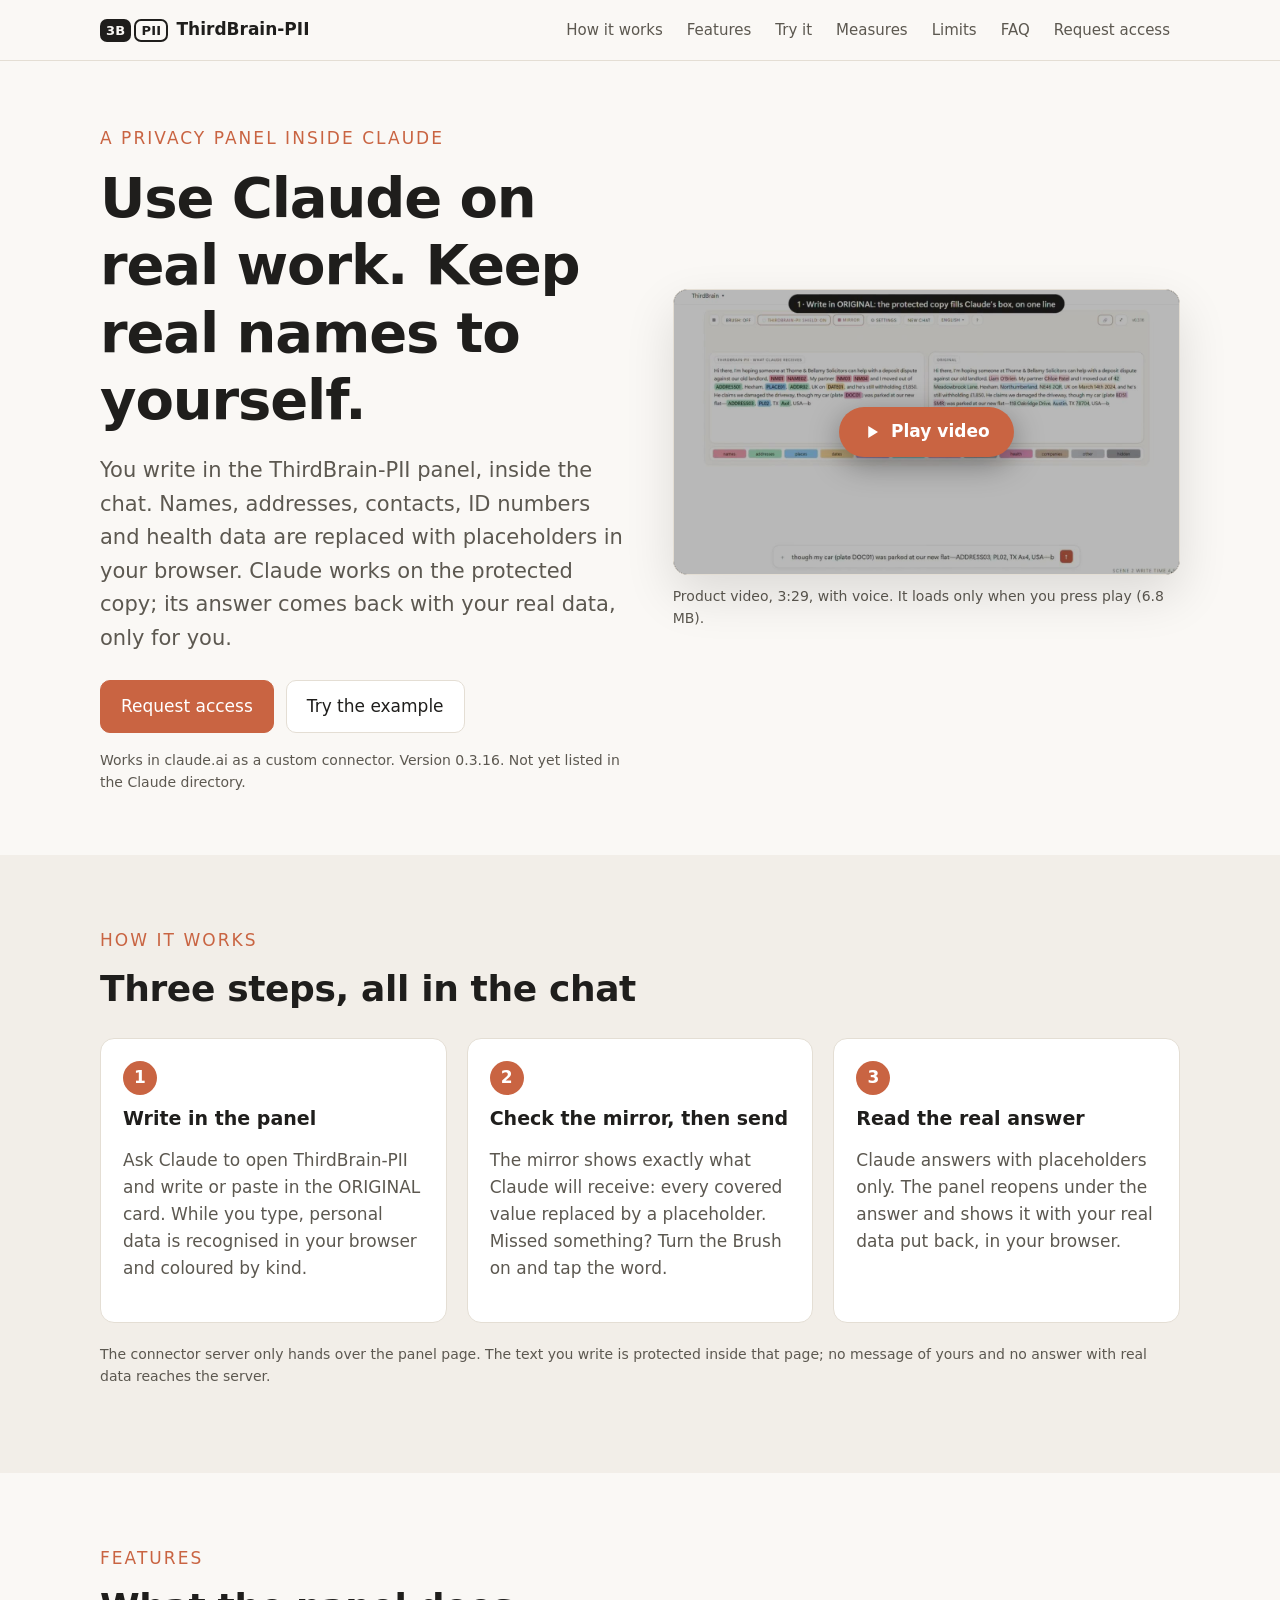
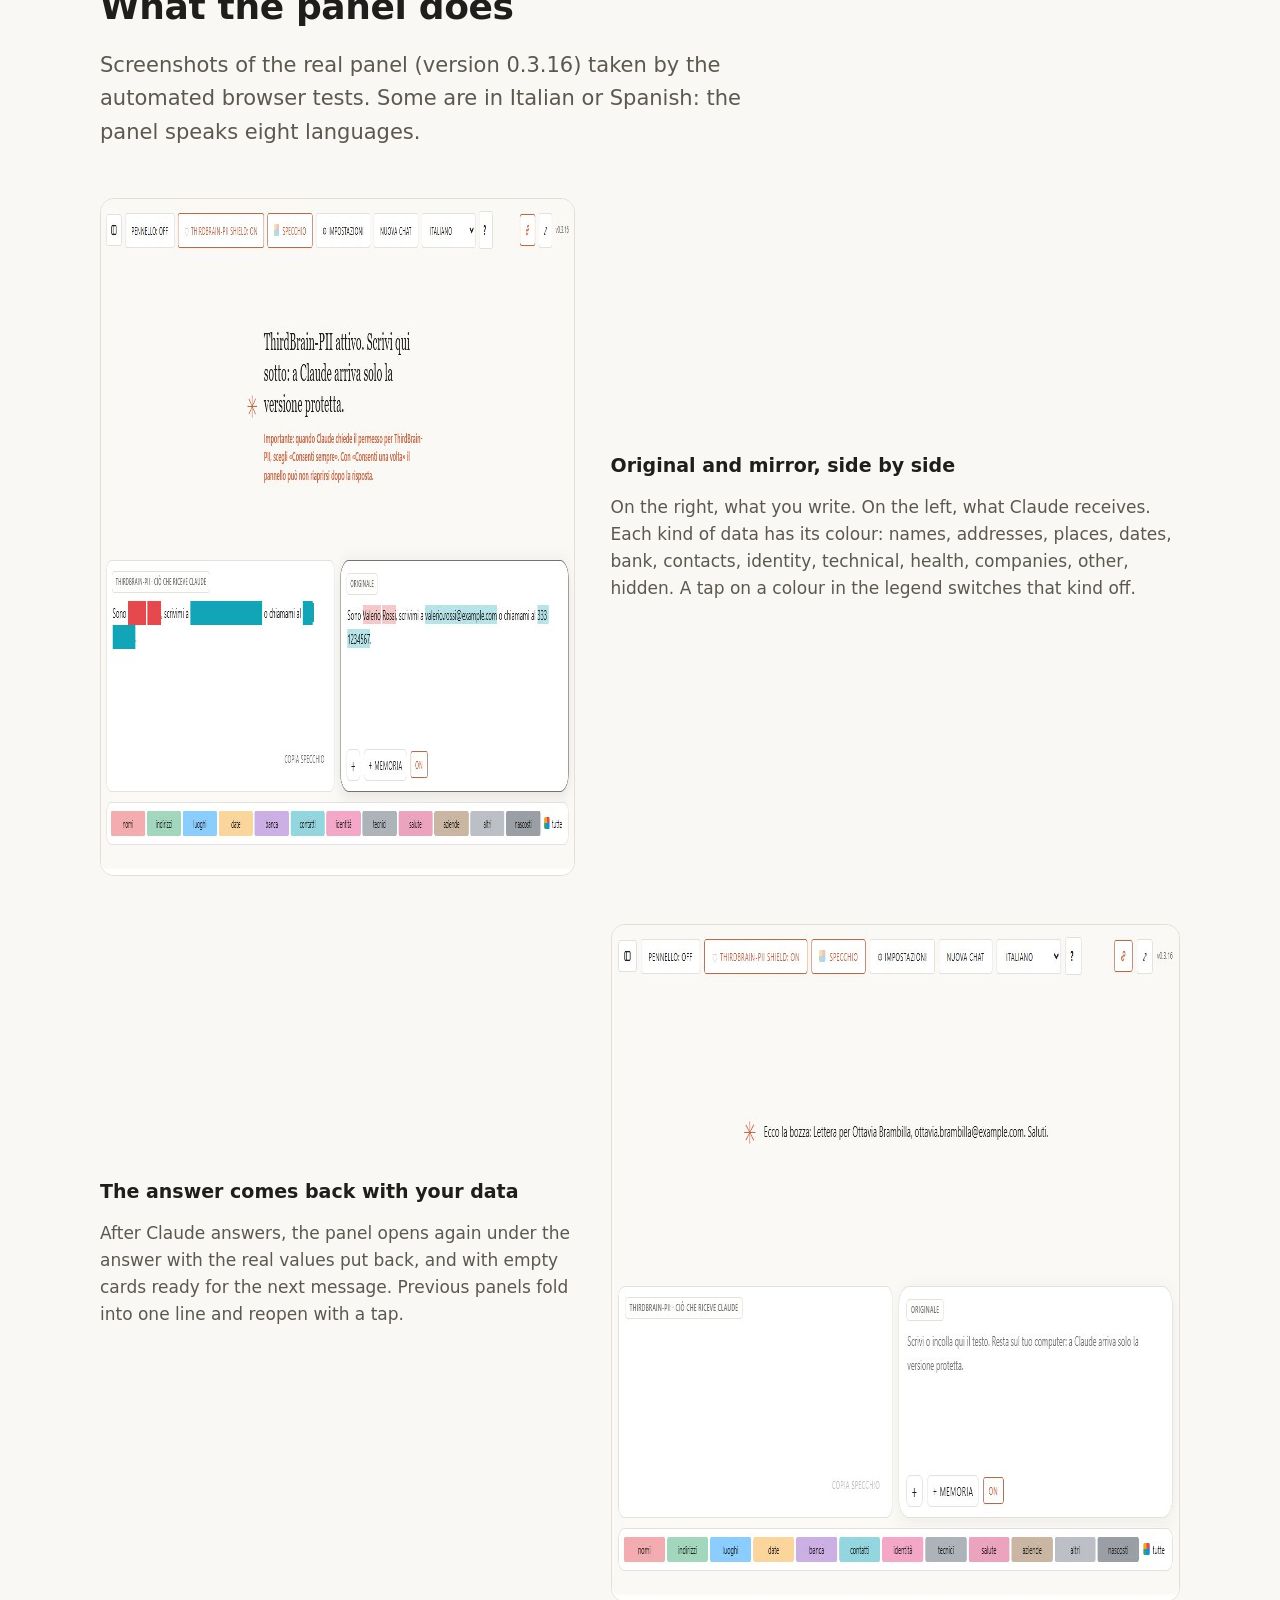
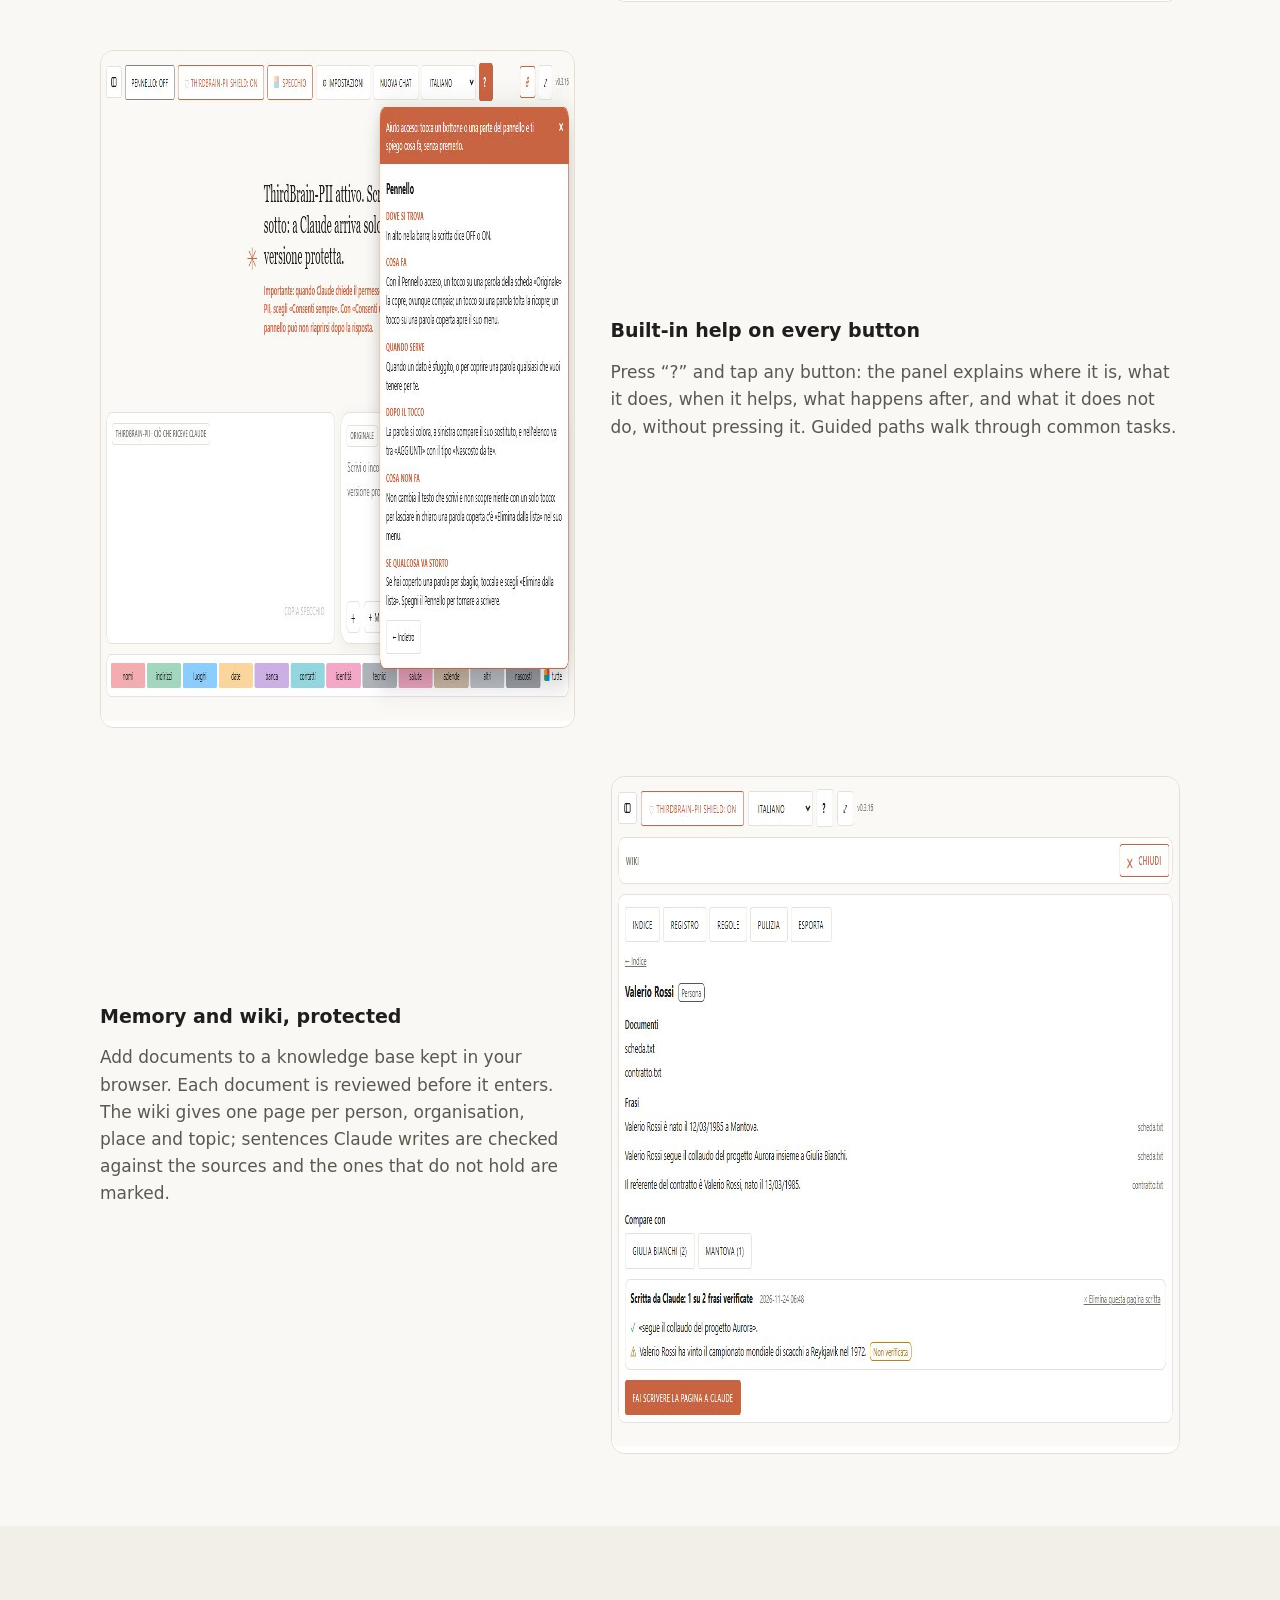
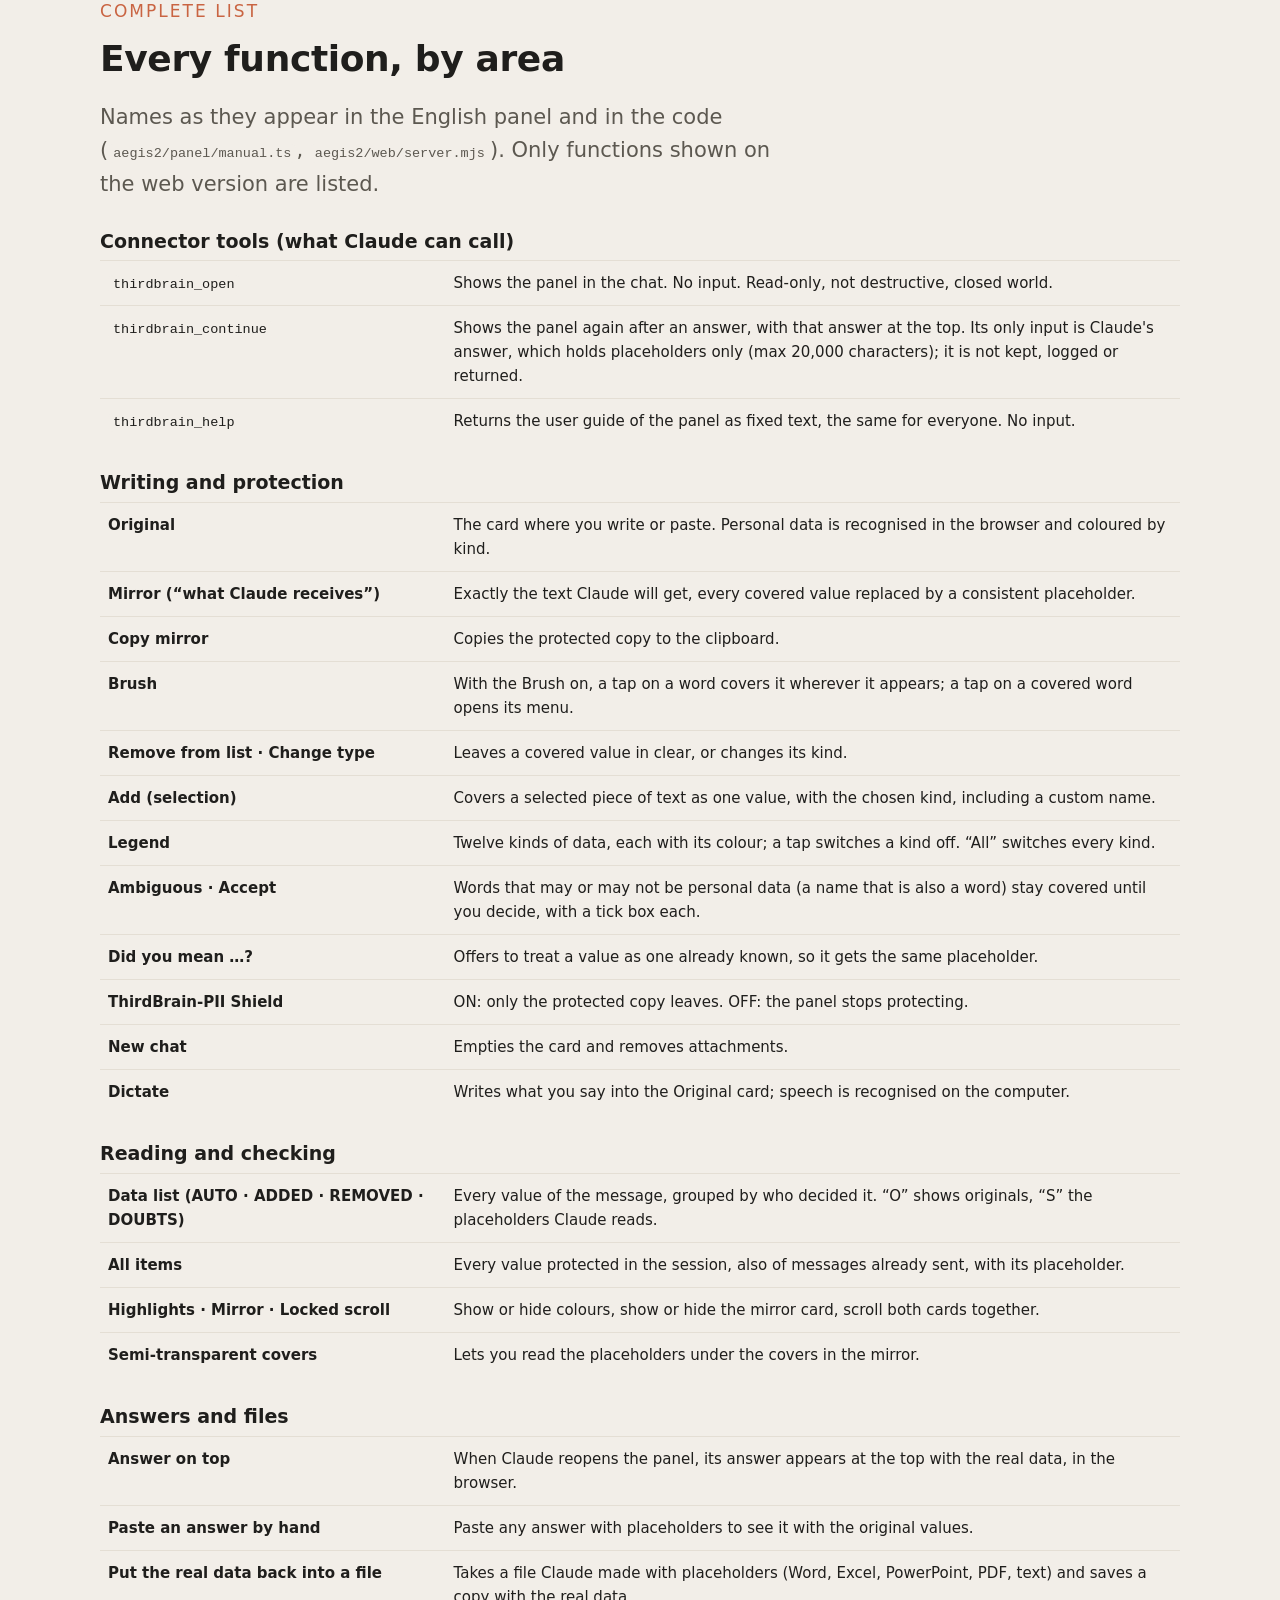
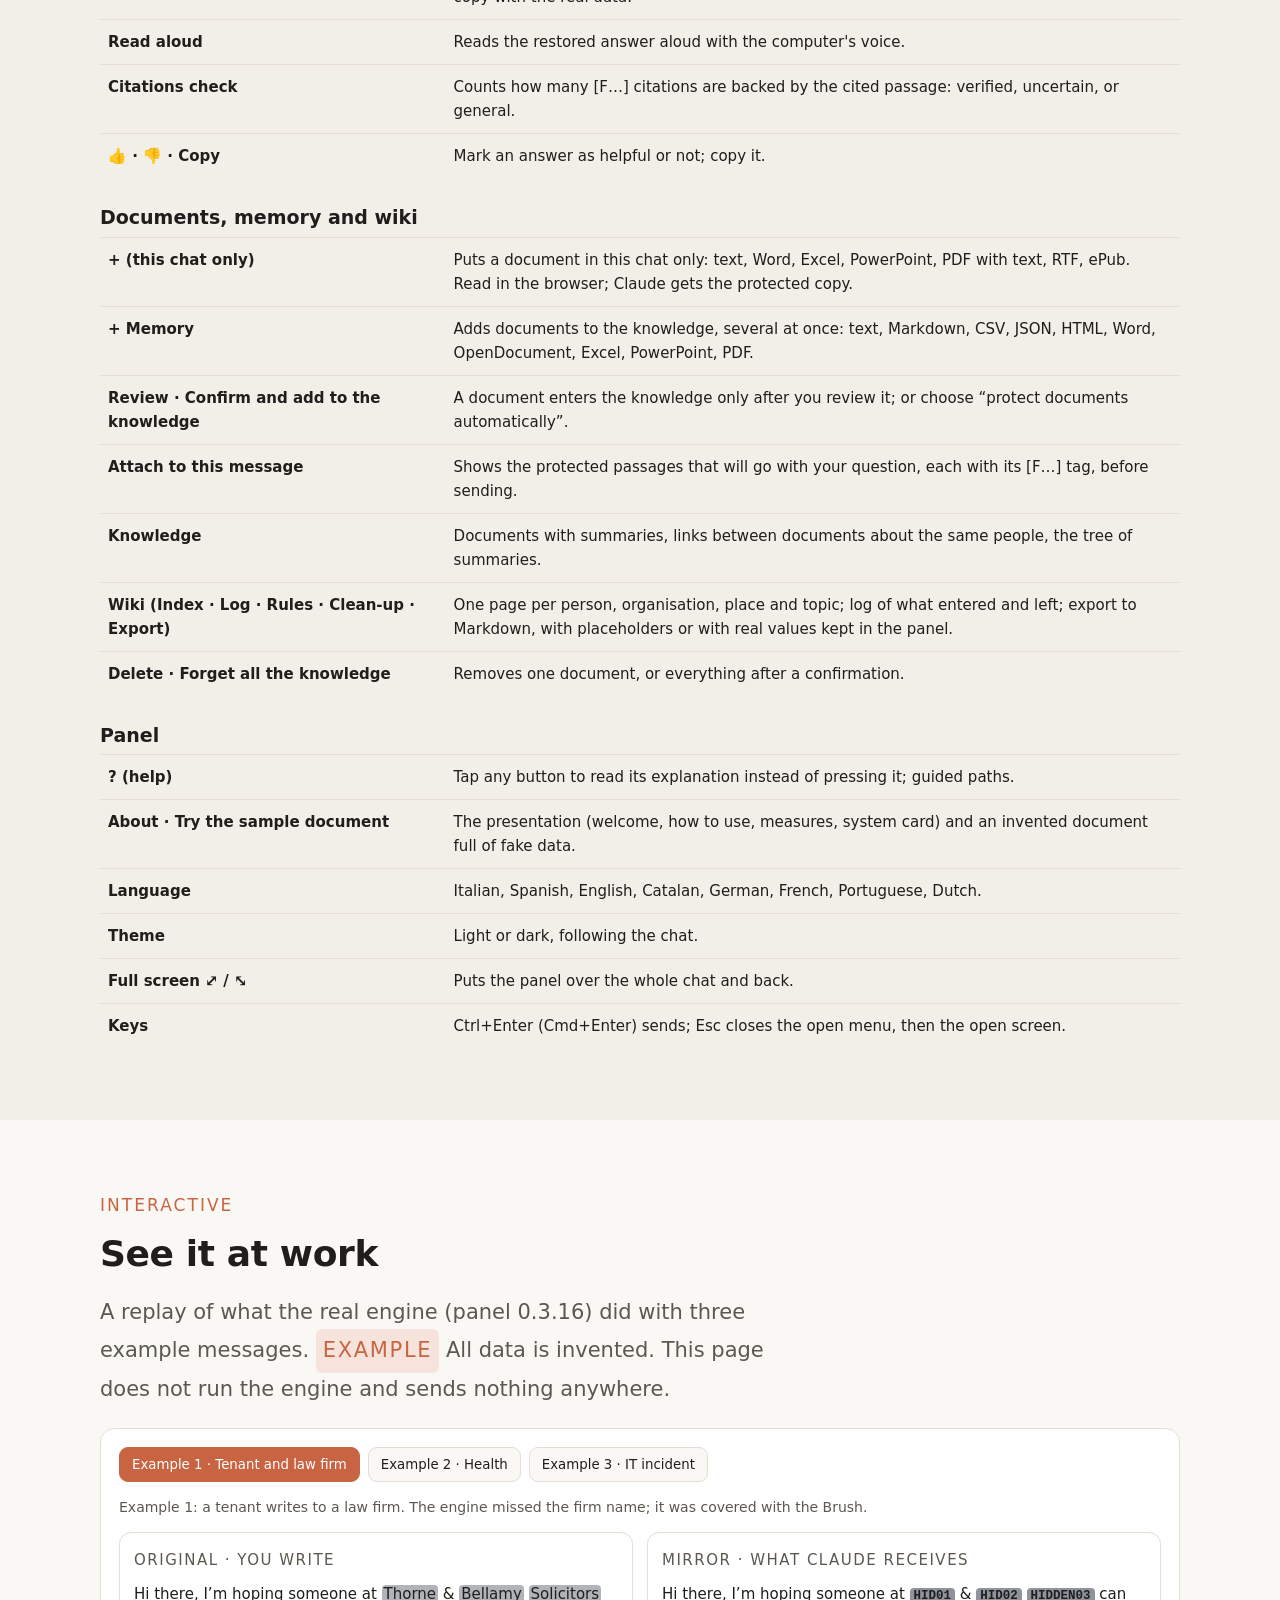
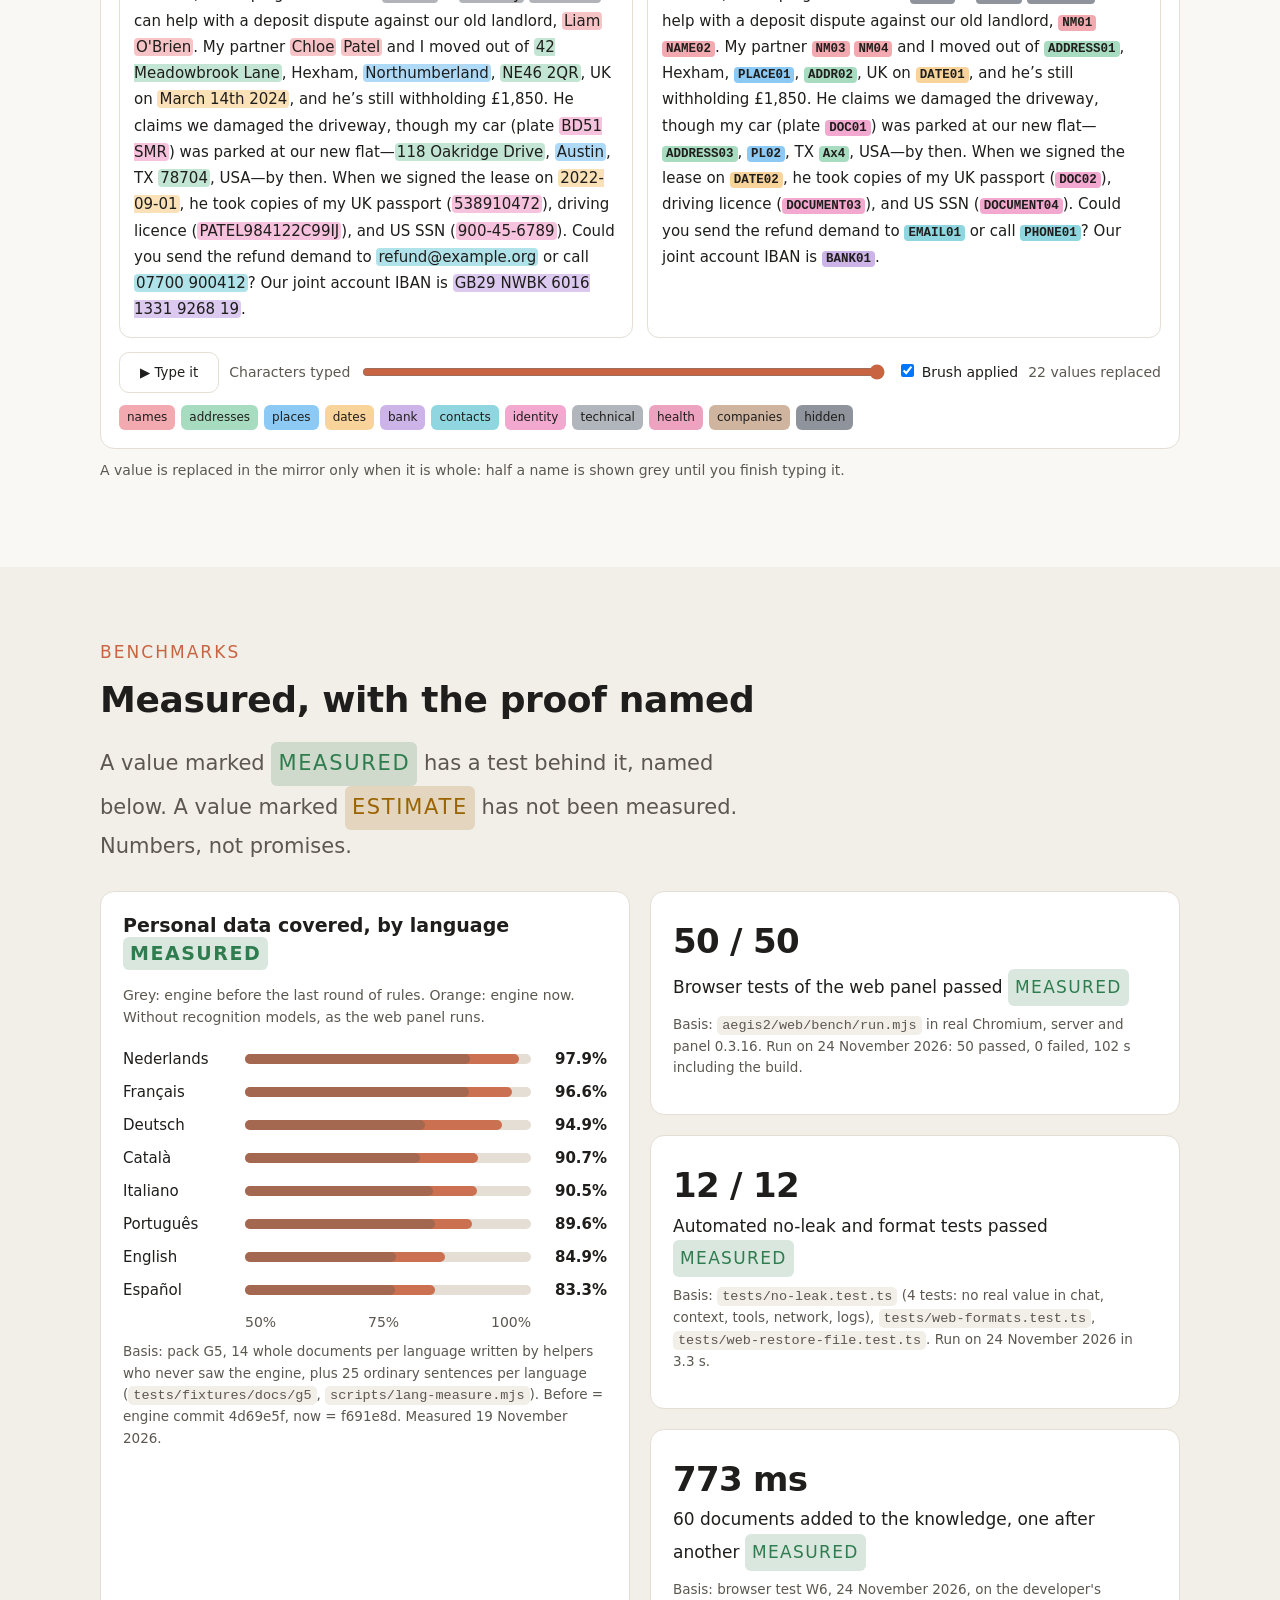
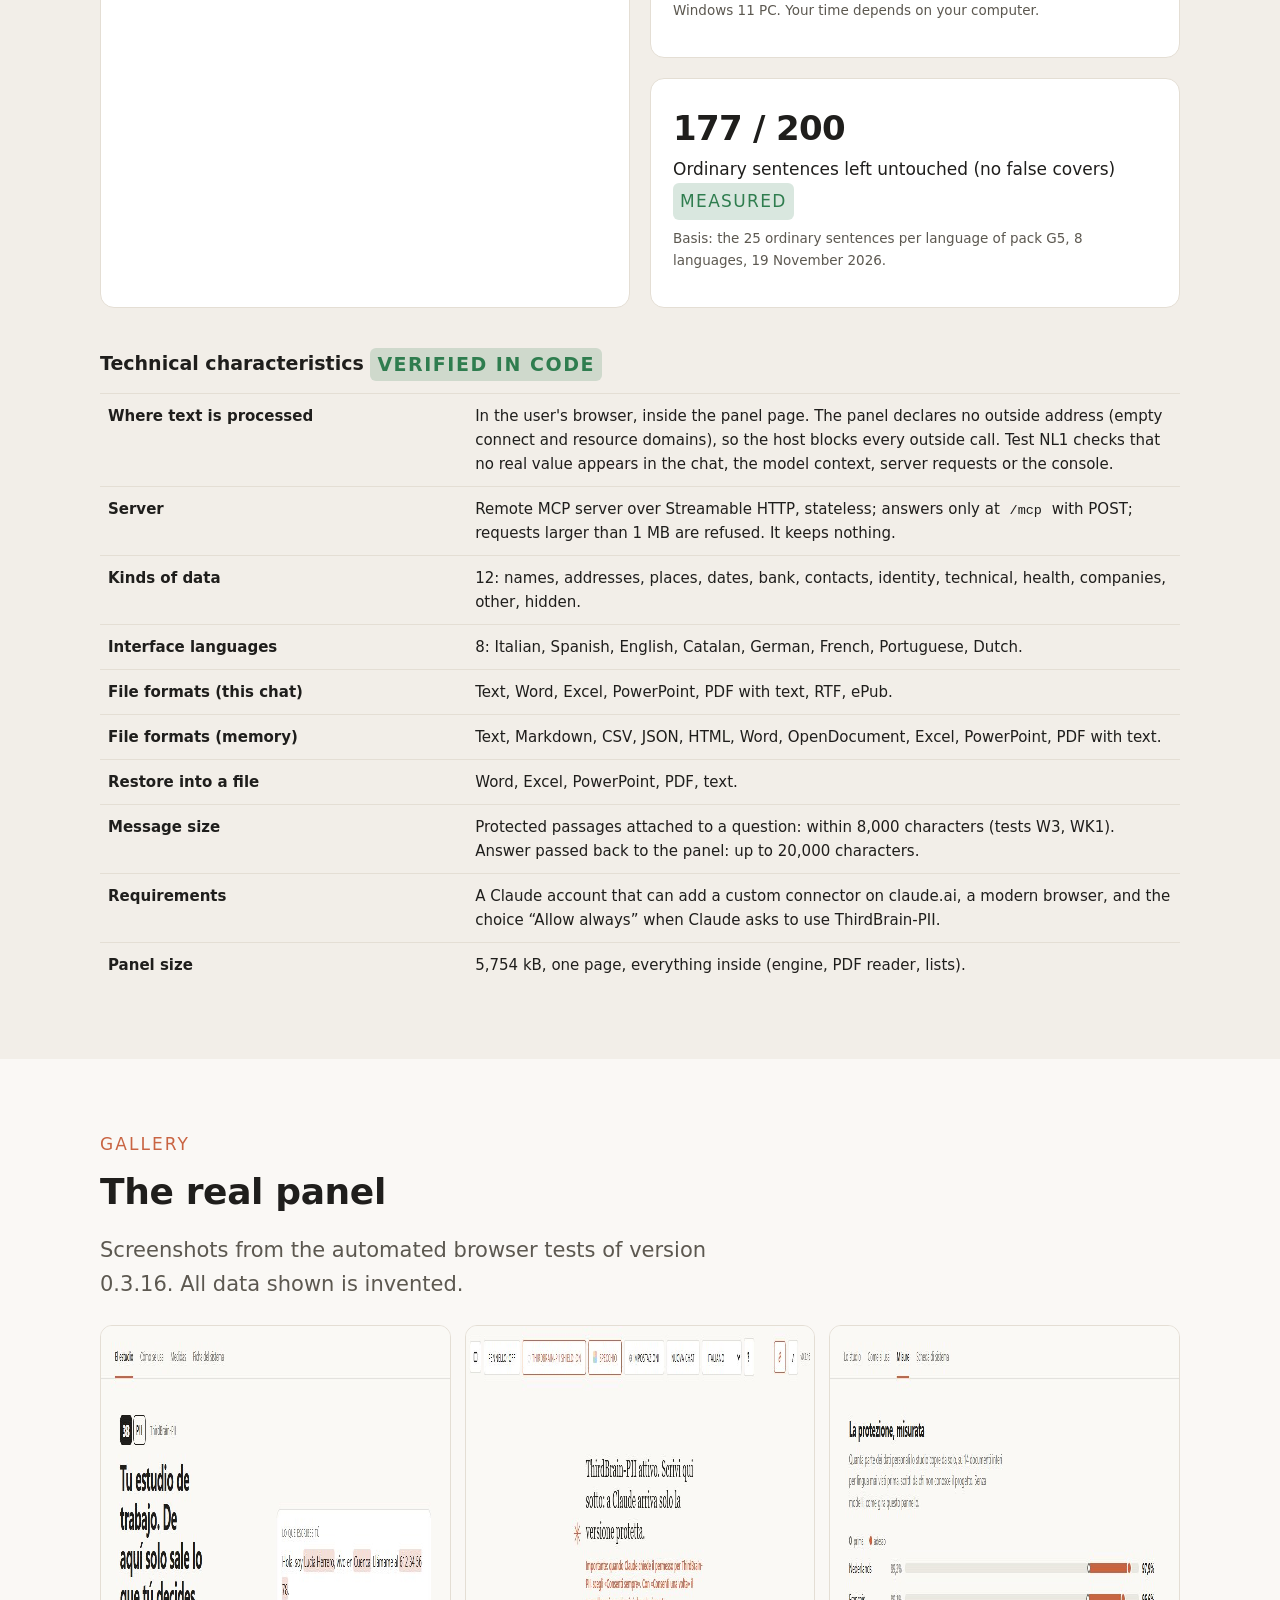
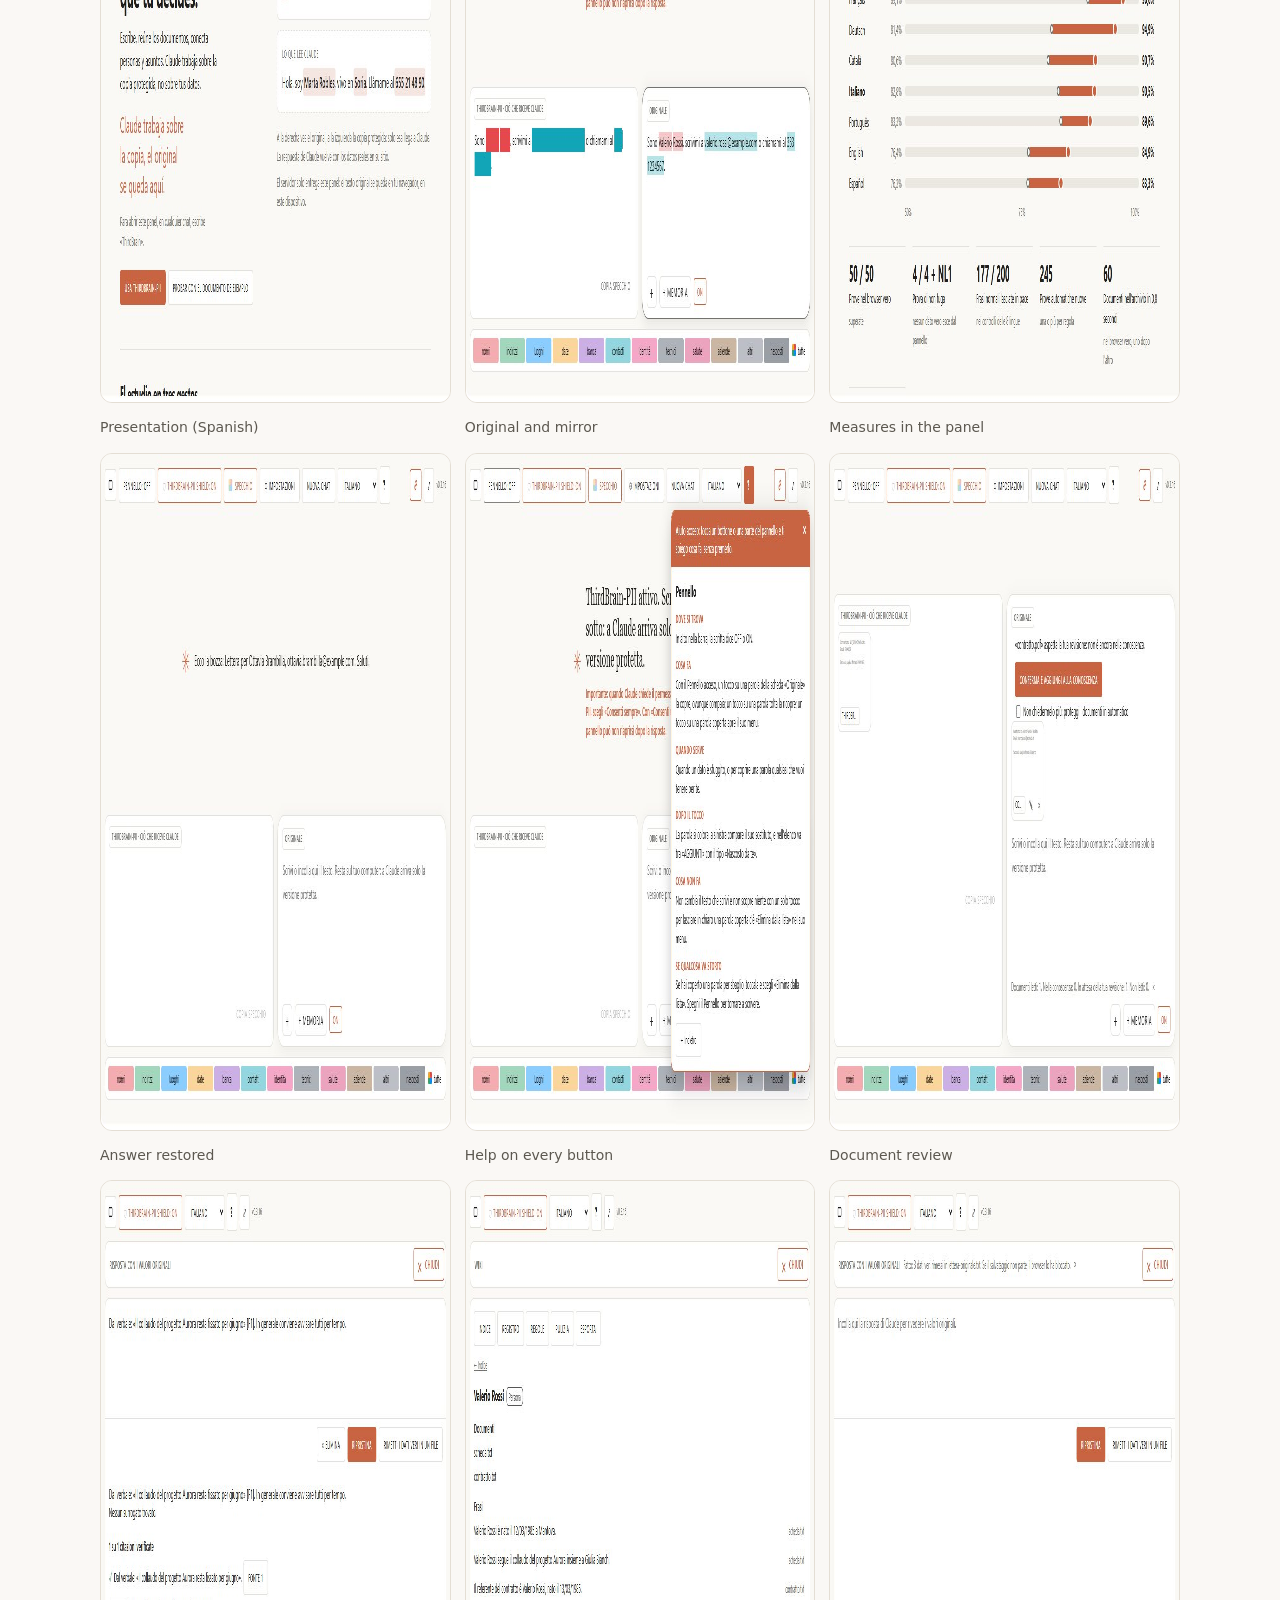
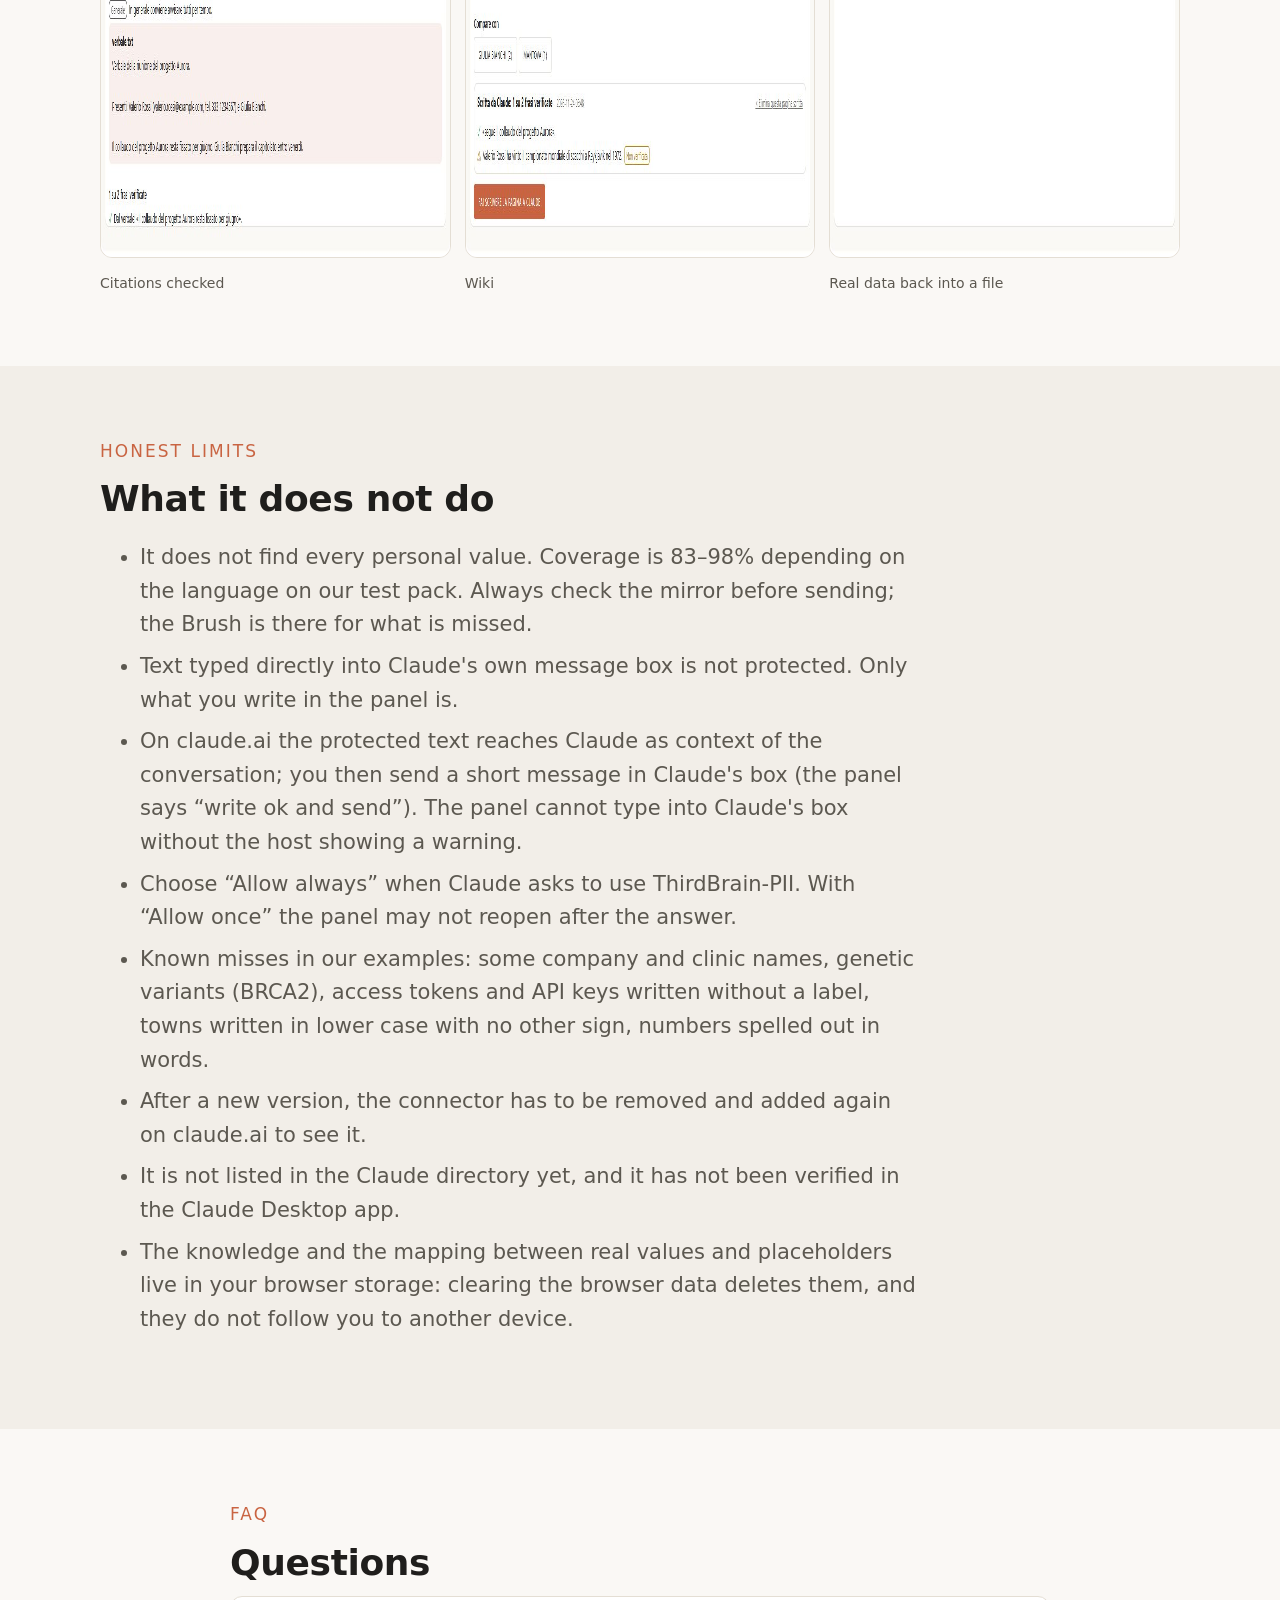
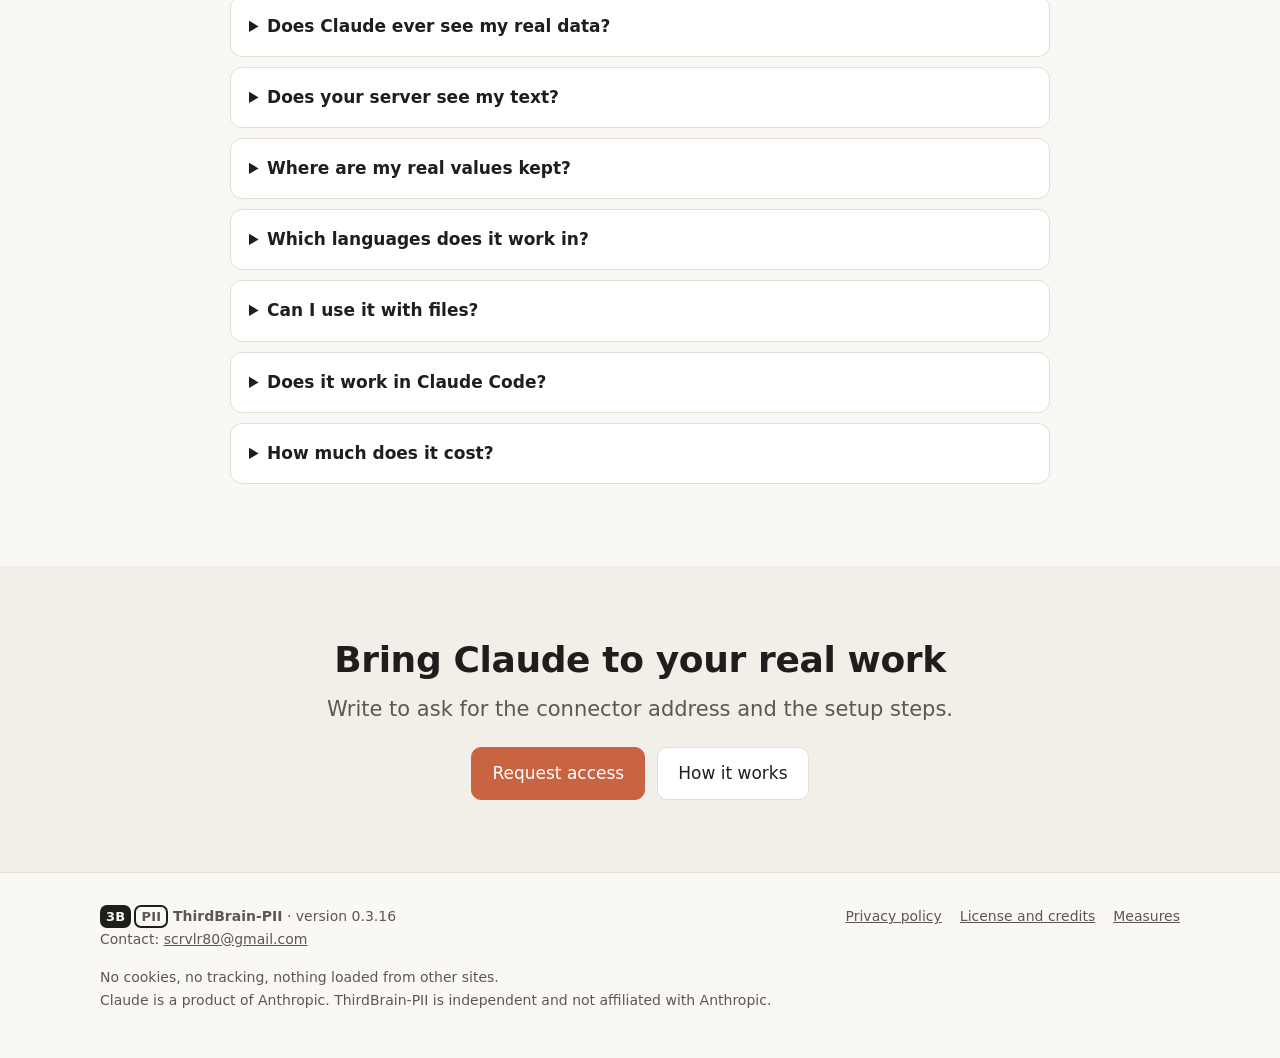
==== index.html @ 843e3923 "ThirdBrain-PII website Co-Authored-By: Claude Opus 5.5 <noreply@anthropic.com>" ====
<!doctype html>
<html lang="en">
<head>
<meta charset="utf-8">
<meta name="viewport" content="width=device-width, initial-scale=1">
<title>ThirdBrain-PII: use Claude on real work, keep real names to yourself</title>
<meta name="description" content="ThirdBrain-PII is a panel inside Claude chat. You write in the panel; names, addresses, contacts, IDs and health data are replaced with placeholders in your browser, and Claude's answer comes back with your real data, only for you.">
<link rel="canonical" href="https://monili-vlr.github.io/thirdbrain-pii/">
<link rel="icon" href="favicon.svg" type="image/svg+xml">
<meta name="theme-color" content="#c96442">
<meta property="og:type" content="website">
<meta property="og:title" content="ThirdBrain-PII: use Claude on real work, keep real names to yourself">
<meta property="og:description" content="Personal data is replaced in your browser before anything reaches Claude. The answer comes back with your real data, only for you.">
<meta property="og:url" content="https://monili-vlr.github.io/thirdbrain-pii/">
<meta property="og:image" content="https://monili-vlr.github.io/thirdbrain-pii/og.jpg">
<meta property="og:image:width" content="1200">
<meta property="og:image:height" content="630">
<meta name="twitter:card" content="summary_large_image">
<link rel="stylesheet" href="assets/site.css">
<script type="application/ld+json">
{
  "@context": "https://schema.org",
  "@type": "SoftwareApplication",
  "name": "ThirdBrain-PII",
  "applicationCategory": "SecurityApplication",
  "operatingSystem": "Web browser (inside claude.ai)",
  "softwareVersion": "0.3.16",
  "description": "A panel inside Claude chat that replaces personal data with placeholders in the user's browser before it reaches Claude, and puts the real data back into Claude's answer for the user only.",
  "url": "https://monili-vlr.github.io/thirdbrain-pii/",
  "image": "https://monili-vlr.github.io/thirdbrain-pii/og.jpg",
  "license": "https://monili-vlr.github.io/thirdbrain-pii/license.html"
}
</script>
</head>
<body>
<a class="skip" href="#main">Skip to content</a>
<header class="top">
  <div class="wrap">
    <a class="brand" href="./" aria-label="ThirdBrain-PII home"><span class="logo" aria-hidden="true"><span class="b3">3B</span><span class="pii">PII</span></span> ThirdBrain-PII</a>
    <button class="menu-btn" aria-expanded="false" aria-controls="nav">Menu</button>
    <nav class="main" id="nav" aria-label="Main">
      <ul>
        <li><a href="#how">How it works</a></li>
        <li><a href="#features">Features</a></li>
        <li><a href="#try">Try it</a></li>
        <li><a href="#measures">Measures</a></li>
        <li><a href="#limits">Limits</a></li>
        <li><a href="#faq">FAQ</a></li>
        <li><a href="#access">Request access</a></li>
      </ul>
    </nav>
  </div>
</header>

<main id="main">
<section class="hero">
  <div class="wrap hero-grid">
    <div>
      <div class="kicker">A privacy panel inside Claude</div>
      <h1>Use Claude on real work. Keep real names to yourself.</h1>
      <p class="lead">You write in the ThirdBrain-PII panel, inside the chat. Names, addresses, contacts, ID numbers and health data are replaced with placeholders in your browser. Claude works on the protected copy; its answer comes back with your real data, only for you.</p>
      <div class="row">
        <a class="btn primary" href="mailto:scrvlr80@gmail.com?subject=ThirdBrain-PII%20access%20request">Request access</a>
        <a class="btn" href="#try">Try the example</a>
      </div>
      <p class="hero-note">Works in claude.ai as a custom connector. Version 0.3.16. Not yet listed in the Claude directory.</p>
    </div>
    <div>
      <div class="video" data-src="assets/video/thirdbrain-pii.mp4" data-poster="assets/img/poster.jpg" data-label="ThirdBrain-PII product video, 3 minutes 29 seconds">
        <img src="assets/img/poster.jpg" alt="The ThirdBrain-PII panel inside Claude: original text on the right, protected copy with placeholders on the left" width="1280" height="720">
        <button aria-label="Play the product video with sound"><span class="play"><svg viewBox="0 0 24 24" fill="currentColor" aria-hidden="true"><path d="M7 4v16l13-8z"/></svg>Play video</span></button>
      </div>
      <p class="video-cap">Product video, 3:29, with voice. It loads only when you press play (6.8 MB).</p>
    </div>
  </div>
</section>

<section id="how" class="alt">
  <div class="wrap">
    <div class="kicker">How it works</div>
    <h2>Three steps, all in the chat</h2>
    <div class="grid g3" style="margin-top:28px">
      <div class="card"><div class="step-n">1</div><h3>Write in the panel</h3><p class="muted">Ask Claude to open ThirdBrain-PII and write or paste in the ORIGINAL card. While you type, personal data is recognised in your browser and coloured by kind.</p></div>
      <div class="card"><div class="step-n">2</div><h3>Check the mirror, then send</h3><p class="muted">The mirror shows exactly what Claude will receive: every covered value replaced by a placeholder. Missed something? Turn the Brush on and tap the word.</p></div>
      <div class="card"><div class="step-n">3</div><h3>Read the real answer</h3><p class="muted">Claude answers with placeholders only. The panel reopens under the answer and shows it with your real data put back, in your browser.</p></div>
    </div>
    <p class="muted small" style="margin-top:20px">The connector server only hands over the panel page. The text you write is protected inside that page; no message of yours and no answer with real data reaches the server.</p>
  </div>
</section>

<section id="features">
  <div class="wrap">
    <div class="kicker">Features</div>
    <h2>What the panel does</h2>
    <p class="lead">Screenshots of the real panel (version 0.3.16) taken by the automated browser tests. Some are in Italian or Spanish: the panel speaks eight languages.</p>

    <div class="feature">
      <div><h3>Original and mirror, side by side</h3><p class="muted">On the right, what you write. On the left, what Claude receives. Each kind of data has its colour: names, addresses, places, dates, bank, contacts, identity, technical, health, companies, other, hidden. A tap on a colour in the legend switches that kind off.</p></div>
      <button class="feature-img" data-lb="assets/img/shot-protected.jpg" data-cap="Original (right) and protected copy (left). Panel in Italian, example data." data-alt="Panel with original text and protected copy"><img src="assets/img/shot-protected.jpg" alt="Panel with the original text on the right and the protected copy on the left" loading="lazy" width="1100" height="676"></button>
    </div>
    <div class="feature">
      <div><h3>The answer comes back with your data</h3><p class="muted">After Claude answers, the panel opens again under the answer with the real values put back, and with empty cards ready for the next message. Previous panels fold into one line and reopen with a tap.</p></div>
      <button class="feature-img" data-lb="assets/img/shot-answer-restored.jpg" data-cap="Claude's answer at the top of the panel, real data restored in the browser. Example data." data-alt="Restored answer"><img src="assets/img/shot-answer-restored.jpg" alt="Claude's answer shown at the top of the panel with the real data restored" loading="lazy" width="1100" height="676"></button>
    </div>
    <div class="feature">
      <div><h3>Built-in help on every button</h3><p class="muted">Press “?” and tap any button: the panel explains where it is, what it does, when it helps, what happens after, and what it does not do, without pressing it. Guided paths walk through common tasks.</p></div>
      <button class="feature-img" data-lb="assets/img/shot-help-brush.jpg" data-cap="Help mode: the explanation of the Brush. Panel in Italian." data-alt="Help card"><img src="assets/img/shot-help-brush.jpg" alt="Help card explaining the Brush button" loading="lazy" width="1100" height="676"></button>
    </div>
    <div class="feature">
      <div><h3>Memory and wiki, protected</h3><p class="muted">Add documents to a knowledge base kept in your browser. Each document is reviewed before it enters. The wiki gives one page per person, organisation, place and topic; sentences Claude writes are checked against the sources and the ones that do not hold are marked.</p></div>
      <button class="feature-img" data-lb="assets/img/shot-wiki-page.jpg" data-cap="A wiki page: documents, sentences, links, and a page written by Claude with 1 of 2 sentences verified. Example data." data-alt="Wiki page"><img src="assets/img/shot-wiki-page.jpg" alt="Wiki page for a person, with a Claude-written sentence marked as not verified" loading="lazy" width="1100" height="676"></button>
    </div>
  </div>
</section>

<section id="functions" class="alt">
  <div class="wrap">
    <div class="kicker">Complete list</div>
    <h2>Every function, by area</h2>
    <p class="lead">Names as they appear in the English panel and in the code (<code>aegis2/panel/manual.ts</code>, <code>aegis2/web/server.mjs</code>). Only functions shown on the web version are listed.</p>

    <div class="fn-group"><h3>Connector tools (what Claude can call)</h3><div class="table-scroll"><table class="fn">
      <tr><td><code>thirdbrain_open</code></td><td>Shows the panel in the chat. No input. Read-only, not destructive, closed world.</td></tr>
      <tr><td><code>thirdbrain_continue</code></td><td>Shows the panel again after an answer, with that answer at the top. Its only input is Claude's answer, which holds placeholders only (max 20,000 characters); it is not kept, logged or returned.</td></tr>
      <tr><td><code>thirdbrain_help</code></td><td>Returns the user guide of the panel as fixed text, the same for everyone. No input.</td></tr>
    </table></div></div>

    <div class="fn-group"><h3>Writing and protection</h3><div class="table-scroll"><table class="fn">
      <tr><td>Original</td><td>The card where you write or paste. Personal data is recognised in the browser and coloured by kind.</td></tr>
      <tr><td>Mirror (“what Claude receives”)</td><td>Exactly the text Claude will get, every covered value replaced by a consistent placeholder.</td></tr>
      <tr><td>Copy mirror</td><td>Copies the protected copy to the clipboard.</td></tr>
      <tr><td>Brush</td><td>With the Brush on, a tap on a word covers it wherever it appears; a tap on a covered word opens its menu.</td></tr>
      <tr><td>Remove from list · Change type</td><td>Leaves a covered value in clear, or changes its kind.</td></tr>
      <tr><td>Add (selection)</td><td>Covers a selected piece of text as one value, with the chosen kind, including a custom name.</td></tr>
      <tr><td>Legend</td><td>Twelve kinds of data, each with its colour; a tap switches a kind off. “All” switches every kind.</td></tr>
      <tr><td>Ambiguous · Accept</td><td>Words that may or may not be personal data (a name that is also a word) stay covered until you decide, with a tick box each.</td></tr>
      <tr><td>Did you mean …?</td><td>Offers to treat a value as one already known, so it gets the same placeholder.</td></tr>
      <tr><td>ThirdBrain-PII Shield</td><td>ON: only the protected copy leaves. OFF: the panel stops protecting.</td></tr>
      <tr><td>New chat</td><td>Empties the card and removes attachments.</td></tr>
      <tr><td>Dictate</td><td>Writes what you say into the Original card; speech is recognised on the computer.</td></tr>
    </table></div></div>

    <div class="fn-group"><h3>Reading and checking</h3><div class="table-scroll"><table class="fn">
      <tr><td>Data list (AUTO · ADDED · REMOVED · DOUBTS)</td><td>Every value of the message, grouped by who decided it. “O” shows originals, “S” the placeholders Claude reads.</td></tr>
      <tr><td>All items</td><td>Every value protected in the session, also of messages already sent, with its placeholder.</td></tr>
      <tr><td>Highlights · Mirror · Locked scroll</td><td>Show or hide colours, show or hide the mirror card, scroll both cards together.</td></tr>
      <tr><td>Semi-transparent covers</td><td>Lets you read the placeholders under the covers in the mirror.</td></tr>
    </table></div></div>

    <div class="fn-group"><h3>Answers and files</h3><div class="table-scroll"><table class="fn">
      <tr><td>Answer on top</td><td>When Claude reopens the panel, its answer appears at the top with the real data, in the browser.</td></tr>
      <tr><td>Paste an answer by hand</td><td>Paste any answer with placeholders to see it with the original values.</td></tr>
      <tr><td>Put the real data back into a file</td><td>Takes a file Claude made with placeholders (Word, Excel, PowerPoint, PDF, text) and saves a copy with the real data.</td></tr>
      <tr><td>Read aloud</td><td>Reads the restored answer aloud with the computer's voice.</td></tr>
      <tr><td>Citations check</td><td>Counts how many [F…] citations are backed by the cited passage: verified, uncertain, or general.</td></tr>
      <tr><td>👍 · 👎 · Copy</td><td>Mark an answer as helpful or not; copy it.</td></tr>
    </table></div></div>

    <div class="fn-group"><h3>Documents, memory and wiki</h3><div class="table-scroll"><table class="fn">
      <tr><td>+ (this chat only)</td><td>Puts a document in this chat only: text, Word, Excel, PowerPoint, PDF with text, RTF, ePub. Read in the browser; Claude gets the protected copy.</td></tr>
      <tr><td>+ Memory</td><td>Adds documents to the knowledge, several at once: text, Markdown, CSV, JSON, HTML, Word, OpenDocument, Excel, PowerPoint, PDF.</td></tr>
      <tr><td>Review · Confirm and add to the knowledge</td><td>A document enters the knowledge only after you review it; or choose “protect documents automatically”.</td></tr>
      <tr><td>Attach to this message</td><td>Shows the protected passages that will go with your question, each with its [F…] tag, before sending.</td></tr>
      <tr><td>Knowledge</td><td>Documents with summaries, links between documents about the same people, the tree of summaries.</td></tr>
      <tr><td>Wiki (Index · Log · Rules · Clean-up · Export)</td><td>One page per person, organisation, place and topic; log of what entered and left; export to Markdown, with placeholders or with real values kept in the panel.</td></tr>
      <tr><td>Delete · Forget all the knowledge</td><td>Removes one document, or everything after a confirmation.</td></tr>
    </table></div></div>

    <div class="fn-group"><h3>Panel</h3><div class="table-scroll"><table class="fn">
      <tr><td>? (help)</td><td>Tap any button to read its explanation instead of pressing it; guided paths.</td></tr>
      <tr><td>About · Try the sample document</td><td>The presentation (welcome, how to use, measures, system card) and an invented document full of fake data.</td></tr>
      <tr><td>Language</td><td>Italian, Spanish, English, Catalan, German, French, Portuguese, Dutch.</td></tr>
      <tr><td>Theme</td><td>Light or dark, following the chat.</td></tr>
      <tr><td>Full screen ⤢ / ⤡</td><td>Puts the panel over the whole chat and back.</td></tr>
      <tr><td>Keys</td><td>Ctrl+Enter (Cmd+Enter) sends; Esc closes the open menu, then the open screen.</td></tr>
    </table></div></div>
  </div>
</section>

<section id="try">
  <div class="wrap">
    <div class="kicker">Interactive</div>
    <h2>See it at work</h2>
    <p class="lead">A replay of what the real engine (panel 0.3.16) did with three example messages. <span class="tag example">EXAMPLE</span> All data is invented. This page does not run the engine and sends nothing anywhere.</p>
    <div class="demo" id="demo-box" style="margin-top:20px">
      <div class="demo-tabs" role="tablist" aria-label="Example messages">
        <button role="tab" aria-selected="true">Example 1 · Tenant and law firm</button>
        <button role="tab" aria-selected="false">Example 2 · Health</button>
        <button role="tab" aria-selected="false">Example 3 · IT incident</button>
      </div>
      <p class="small muted" id="d-note"></p>
      <div class="demo-cols">
        <div class="pane"><div class="pane-h">Original · you write</div><div id="d-ori"></div></div>
        <div class="pane"><div class="pane-h">Mirror · what Claude receives</div><div id="d-mir"></div></div>
      </div>
      <div class="demo-ctl">
        <button class="btn" id="d-play" type="button">▶ Type it</button>
        <label for="d-range" class="small muted">Characters typed</label>
        <input type="range" id="d-range" min="0" value="0">
        <label class="small"><input type="checkbox" id="d-brush" checked> Brush applied</label>
        <span class="small muted" id="d-count" aria-live="polite"></span>
      </div>
      <div class="legend" aria-label="Kinds of data">
        <span style="background:var(--names)">names</span><span style="background:var(--addresses)">addresses</span><span style="background:var(--places)">places</span><span style="background:var(--dates)">dates</span><span style="background:var(--bank)">bank</span><span style="background:var(--contacts)">contacts</span><span style="background:var(--identity)">identity</span><span style="background:var(--technical)">technical</span><span style="background:var(--health)">health</span><span style="background:var(--companies)">companies</span><span style="background:var(--hidden)">hidden</span>
      </div>
    </div>
    <p class="small muted" style="margin-top:10px">A value is replaced in the mirror only when it is whole: half a name is shown grey until you finish typing it.</p>
  </div>
</section>

<section id="measures" class="alt">
  <div class="wrap">
    <div class="kicker">Benchmarks</div>
    <h2>Measured, with the proof named</h2>
    <p class="lead">A value marked <span class="tag measured">MEASURED</span> has a test behind it, named below. A value marked <span class="tag estimate">ESTIMATE</span> has not been measured. Numbers, not promises.</p>

    <div class="grid g2" style="margin-top:28px">
      <div class="card">
        <h3>Personal data covered, by language <span class="tag measured">MEASURED</span></h3>
        <p class="small muted">Grey: engine before the last round of rules. Orange: engine now. Without recognition models, as the web panel runs.</p>
        <div class="bars" id="bars"></div>
        <p class="basis">Basis: pack G5, 14 whole documents per language written by helpers who never saw the engine, plus 25 ordinary sentences per language (<code>tests/fixtures/docs/g5</code>, <code>scripts/lang-measure.mjs</code>). Before = engine commit 4d69e5f, now = f691e8d. Measured 19 November 2026.</p>
      </div>
      <div class="grid" style="gap:20px">
        <div class="card"><div class="stat">50 / 50</div><div>Browser tests of the web panel passed <span class="tag measured">MEASURED</span></div><p class="basis">Basis: <code>aegis2/web/bench/run.mjs</code> in real Chromium, server and panel 0.3.16. Run on 24 November 2026: 50 passed, 0 failed, 102 s including the build.</p></div>
        <div class="card"><div class="stat">12 / 12</div><div>Automated no-leak and format tests passed <span class="tag measured">MEASURED</span></div><p class="basis">Basis: <code>tests/no-leak.test.ts</code> (4 tests: no real value in chat, context, tools, network, logs), <code>tests/web-formats.test.ts</code>, <code>tests/web-restore-file.test.ts</code>. Run on 24 November 2026 in 3.3 s.</p></div>
        <div class="card"><div class="stat">773 ms</div><div>60 documents added to the knowledge, one after another <span class="tag measured">MEASURED</span></div><p class="basis">Basis: browser test W6, 24 November 2026, on the developer's Windows 11 PC. Your time depends on your computer.</p></div>
        <div class="card"><div class="stat">177 / 200</div><div>Ordinary sentences left untouched (no false covers) <span class="tag measured">MEASURED</span></div><p class="basis">Basis: the 25 ordinary sentences per language of pack G5, 8 languages, 19 November 2026.</p></div>
      </div>
    </div>

    <h3 style="margin-top:40px">Technical characteristics <span class="tag measured">VERIFIED IN CODE</span></h3>
    <div class="table-scroll"><table class="spec">
      <tr><th>Where text is processed</th><td>In the user's browser, inside the panel page. The panel declares no outside address (empty connect and resource domains), so the host blocks every outside call. Test NL1 checks that no real value appears in the chat, the model context, server requests or the console.</td></tr>
      <tr><th>Server</th><td>Remote MCP server over Streamable HTTP, stateless; answers only at <code>/mcp</code> with POST; requests larger than 1 MB are refused. It keeps nothing.</td></tr>
      <tr><th>Kinds of data</th><td>12: names, addresses, places, dates, bank, contacts, identity, technical, health, companies, other, hidden.</td></tr>
      <tr><th>Interface languages</th><td>8: Italian, Spanish, English, Catalan, German, French, Portuguese, Dutch.</td></tr>
      <tr><th>File formats (this chat)</th><td>Text, Word, Excel, PowerPoint, PDF with text, RTF, ePub.</td></tr>
      <tr><th>File formats (memory)</th><td>Text, Markdown, CSV, JSON, HTML, Word, OpenDocument, Excel, PowerPoint, PDF with text.</td></tr>
      <tr><th>Restore into a file</th><td>Word, Excel, PowerPoint, PDF, text.</td></tr>
      <tr><th>Message size</th><td>Protected passages attached to a question: within 8,000 characters (tests W3, WK1). Answer passed back to the panel: up to 20,000 characters.</td></tr>
      <tr><th>Requirements</th><td>A Claude account that can add a custom connector on claude.ai, a modern browser, and the choice “Allow always” when Claude asks to use ThirdBrain-PII.</td></tr>
      <tr><th>Panel size</th><td>5,754 kB, one page, everything inside (engine, PDF reader, lists).</td></tr>
    </table></div>
  </div>
</section>

<section id="gallery">
  <div class="wrap">
    <div class="kicker">Gallery</div>
    <h2>The real panel</h2>
    <p class="lead">Screenshots from the automated browser tests of version 0.3.16. All data shown is invented.</p>
    <div class="gallery" style="margin-top:24px">
      <figure><button data-lb="assets/img/shot-welcome.jpg" data-cap="Presentation page (Spanish): the original on top, what Claude reads below." data-alt="Presentation page"><img src="assets/img/shot-welcome.jpg" alt="Presentation page of the panel in Spanish" loading="lazy" width="1100" height="676"></button><figcaption>Presentation (Spanish)</figcaption></figure>
      <figure><button data-lb="assets/img/shot-protected.jpg" data-cap="Original and protected copy (Italian)." data-alt="Protected text"><img src="assets/img/shot-protected.jpg" alt="Original and protected copy" loading="lazy" width="1100" height="676"></button><figcaption>Original and mirror</figcaption></figure>
      <figure><button data-lb="assets/img/shot-measures.jpg" data-cap="Measures inside the panel: coverage in eight languages (Italian)." data-alt="Measures"><img src="assets/img/shot-measures.jpg" alt="Measures screen of the panel" loading="lazy" width="1100" height="676"></button><figcaption>Measures in the panel</figcaption></figure>
      <figure><button data-lb="assets/img/shot-answer-restored.jpg" data-cap="Claude's answer with the real data, at the top of the panel." data-alt="Restored answer"><img src="assets/img/shot-answer-restored.jpg" alt="Restored answer" loading="lazy" width="1100" height="676"></button><figcaption>Answer restored</figcaption></figure>
      <figure><button data-lb="assets/img/shot-help-brush.jpg" data-cap="Help mode explains the Brush." data-alt="Help"><img src="assets/img/shot-help-brush.jpg" alt="Help mode" loading="lazy" width="1100" height="676"></button><figcaption>Help on every button</figcaption></figure>
      <figure><button data-lb="assets/img/shot-pdf.jpg" data-cap="A PDF waiting for review before it enters the knowledge." data-alt="PDF review"><img src="assets/img/shot-pdf.jpg" alt="PDF waiting for review" loading="lazy" width="1100" height="676"></button><figcaption>Document review</figcaption></figure>
      <figure><button data-lb="assets/img/shot-citations.jpg" data-cap="Citations checked against the source: 1 of 1 verified." data-alt="Citations"><img src="assets/img/shot-citations.jpg" alt="Citations check" loading="lazy" width="1100" height="676"></button><figcaption>Citations checked</figcaption></figure>
      <figure><button data-lb="assets/img/shot-wiki-page.jpg" data-cap="Wiki page with a Claude-written sentence marked not verified." data-alt="Wiki"><img src="assets/img/shot-wiki-page.jpg" alt="Wiki page" loading="lazy" width="1100" height="676"></button><figcaption>Wiki</figcaption></figure>
      <figure><button data-lb="assets/img/shot-file-restored.jpg" data-cap="A file with placeholders turned back into a file with the real data." data-alt="File restored"><img src="assets/img/shot-file-restored.jpg" alt="File restored" loading="lazy" width="1100" height="676"></button><figcaption>Real data back into a file</figcaption></figure>
    </div>
  </div>
</section>

<section id="limits" class="alt">
  <div class="wrap">
    <div class="kicker">Honest limits</div>
    <h2>What it does not do</h2>
    <ul class="limits lead" style="max-width:820px">
      <li>It does not find every personal value. Coverage is 83–98% depending on the language on our test pack. Always check the mirror before sending; the Brush is there for what is missed.</li>
      <li>Text typed directly into Claude's own message box is not protected. Only what you write in the panel is.</li>
      <li>On claude.ai the protected text reaches Claude as context of the conversation; you then send a short message in Claude's box (the panel says “write ok and send”). The panel cannot type into Claude's box without the host showing a warning.</li>
      <li>Choose “Allow always” when Claude asks to use ThirdBrain-PII. With “Allow once” the panel may not reopen after the answer.</li>
      <li>Known misses in our examples: some company and clinic names, genetic variants (BRCA2), access tokens and API keys written without a label, towns written in lower case with no other sign, numbers spelled out in words.</li>
      <li>After a new version, the connector has to be removed and added again on claude.ai to see it.</li>
      <li>It is not listed in the Claude directory yet, and it has not been verified in the Claude Desktop app.</li>
      <li>The knowledge and the mapping between real values and placeholders live in your browser storage: clearing the browser data deletes them, and they do not follow you to another device.</li>
    </ul>
  </div>
</section>

<section id="faq">
  <div class="wrap" style="max-width:860px">
    <div class="kicker">FAQ</div>
    <h2>Questions</h2>
    <details><summary>Does Claude ever see my real data?</summary><p>Not for what you write in the panel with the Shield on: Claude receives the mirror, with placeholders. What the engine misses and you do not cover with the Brush does reach Claude, so check the mirror.</p></details>
    <details><summary>Does your server see my text?</summary><p>No. The server only hands over the panel page. Recognition and replacement happen in your browser. The one input the server accepts is Claude's own answer, which already holds placeholders only, and it is not kept.</p></details>
    <details><summary>Where are my real values kept?</summary><p>In the storage of your browser, on this device. Nothing is sent to the developer.</p></details>
    <details><summary>Which languages does it work in?</summary><p>The interface is in eight languages: Italian, Spanish, English, Catalan, German, French, Portuguese, Dutch. Coverage for each is in the Measures section.</p></details>
    <details><summary>Can I use it with files?</summary><p>Yes: the “+” puts a document in the current chat only, and “+ Memory” adds documents to the knowledge after your review. Files Claude makes with placeholders can be turned back into files with the real data.</p></details>
    <details><summary>Does it work in Claude Code?</summary><p>No. Claude Code is outside the scope of this version; the panel says so and points to claude.ai.</p></details>
    <details><summary>How much does it cost?</summary><p>No price has been set. Access is by request.</p></details>
  </div>
</section>

<section id="access" class="cta alt">
  <div class="wrap">
    <h2>Bring Claude to your real work</h2>
    <p class="lead" style="margin:0 auto">Write to ask for the connector address and the setup steps.</p>
    <div class="row"><a class="btn primary" href="mailto:scrvlr80@gmail.com?subject=ThirdBrain-PII%20access%20request">Request access</a><a class="btn" href="#how">How it works</a></div>
  </div>
</section>
</main>

<footer class="site">
  <div class="wrap">
    <div><span class="logo" aria-hidden="true"><span class="b3">3B</span><span class="pii">PII</span></span> <strong>ThirdBrain-PII</strong> · version 0.3.16<br>Contact: <a href="mailto:scrvlr80@gmail.com">scrvlr80@gmail.com</a></div>
    <ul>
      <li><a href="privacy.html">Privacy policy</a></li>
      <li><a href="license.html">License and credits</a></li>
      <li><a href="#measures">Measures</a></li>
    </ul>
    <div class="small">No cookies, no tracking, nothing loaded from other sites.<br>Claude is a product of Anthropic. ThirdBrain-PII is independent and not affiliated with Anthropic.</div>
  </div>
</footer>

<dialog class="lightbox" aria-label="Image viewer">
  <div class="lb-inner">
    <img src="" alt="">
    <button class="lb-btn lb-prev" aria-label="Previous image">‹</button>
    <button class="lb-btn lb-next" aria-label="Next image">›</button>
    <button class="lb-close" aria-label="Close">×</button>
    <p class="lb-cap"></p>
  </div>
</dialog>

<script src="assets/examples.js"></script>
<script src="assets/site.js"></script>
<script>
(() => {
  const M = [['Nederlands', 89.3, 97.9], ['Français', 89.1, 96.6], ['Deutsch', 81.4, 94.9], ['Català', 80.6, 90.7], ['Italiano', 82.8, 90.5], ['Português', 83.3, 89.6], ['English', 76.4, 84.9], ['Español', 76.3, 83.3]];
  const pct = (v) => ((v - 50) / 50 * 100).toFixed(1) + '%';
  document.getElementById('bars').innerHTML = M.map(([n, b, a]) => `<div class="bar-row"><span>${n}</span><span class="bar-track" role="img" aria-label="${n}: ${b}% before, ${a}% now"><span class="bar-after" style="width:${pct(a)}"></span><span class="bar-before" style="width:${pct(b)}"></span></span><span class="bar-val">${a.toFixed(1)}%</span></div>`).join('') + '<div class="small muted" style="display:flex;justify-content:space-between;margin-left:122px;margin-right:76px"><span>50%</span><span>75%</span><span>100%</span></div>';
})();
</script>
</body>
</html>
---- assets/site.css ----
:root {
  --bg: #faf8f5; --bg2: #f2eee8; --card: #ffffff; --ink: #1f1e1c; --ink2: #5c5850; --line: #e4ded4;
  --accent: #c96442; --accent-ink: #ffffff; --accent-soft: #f6e4dc; --ok: #2f7d4f; --warn: #9a6400;
  --names: #f2aab0; --addresses: #a8dcc0; --places: #8ccaf5; --dates: #f8d49a; --bank: #ccb3e8; --contacts: #8fd6e0;
  --identity: #f2a8cf; --technical: #b1b5bc; --health: #eda3c0; --companies: #cfb5a0; --other: #c2c4cb; --hidden: #8f949c;
  --radius: 14px; --max: 1120px;
  color-scheme: light;
}
@media (prefers-color-scheme: dark) {
  :root:not([data-theme="light"]) {
    --bg: #1b1a18; --bg2: #232220; --card: #2a2826; --ink: #f1ede6; --ink2: #b8b2a8; --line: #3b3835;
    --accent: #e8926f; --accent-ink: #1b1a18; --accent-soft: #3a2a23; --ok: #7cc79a; --warn: #e6b65c;
    color-scheme: dark;
  }
}
* { box-sizing: border-box; }
html { scroll-behavior: smooth; scroll-padding-top: 72px; }
body { margin: 0; background: var(--bg); color: var(--ink); font: 17px/1.6 system-ui, -apple-system, "Segoe UI", Roboto, "Helvetica Neue", Arial, sans-serif; -webkit-text-size-adjust: 100%; overflow-x: hidden; }
img, video { max-width: 100%; display: block; }
a { color: var(--accent); }
a:focus-visible, button:focus-visible, summary:focus-visible { outline: 3px solid var(--accent); outline-offset: 2px; border-radius: 6px; }
.wrap { max-width: var(--max); margin: 0 auto; padding: 0 20px; }
.skip { position: absolute; left: -999px; top: 8px; background: var(--card); padding: 8px 12px; z-index: 100; }
.skip:focus { left: 8px; }

/* Header */
header.top { position: sticky; top: 0; z-index: 50; background: color-mix(in srgb, var(--bg) 92%, transparent); backdrop-filter: blur(8px); border-bottom: 1px solid var(--line); }
header.top .wrap { display: flex; align-items: center; gap: 16px; height: 60px; }
.brand { display: flex; align-items: center; gap: 8px; text-decoration: none; color: var(--ink); font-weight: 700; }
.logo { display: inline-flex; gap: 3px; }
.logo span { font: 800 13px/1 system-ui, sans-serif; padding: 5px 6px; border-radius: 7px; letter-spacing: .02em; }
.logo .b3 { background: var(--ink); color: var(--bg); }
.logo .pii { border: 2px solid var(--ink); padding: 3px 5px; }
nav.main { margin-left: auto; }
nav.main ul { list-style: none; display: flex; gap: 4px; margin: 0; padding: 0; }
nav.main a { color: var(--ink2); text-decoration: none; font-size: 15px; padding: 8px 10px; border-radius: 8px; }
nav.main a:hover { color: var(--ink); background: var(--bg2); }
.menu-btn { display: none; margin-left: auto; background: none; border: 1px solid var(--line); border-radius: 10px; padding: 8px 12px; color: var(--ink); font: inherit; cursor: pointer; }
@media (max-width: 860px) {
  .menu-btn { display: inline-block; }
  nav.main { position: absolute; top: 60px; left: 0; right: 0; background: var(--bg); border-bottom: 1px solid var(--line); display: none; }
  nav.main.open { display: block; }
  nav.main ul { flex-direction: column; padding: 8px 12px 16px; }
  nav.main a { display: block; padding: 12px; font-size: 17px; }
}

/* Buttons */
.btn { display: inline-flex; align-items: center; gap: 8px; padding: 12px 20px; border-radius: 10px; font: 600 16px/1.2 inherit; font-family: inherit; text-decoration: none; cursor: pointer; border: 1px solid var(--line); background: var(--card); color: var(--ink); }
.btn.primary { background: var(--accent); border-color: var(--accent); color: var(--accent-ink); }
.btn:hover { filter: brightness(.97); }
.row { display: flex; flex-wrap: wrap; gap: 12px; }

/* Sections */
section { padding: 72px 0; }
section.alt { background: var(--bg2); }
h1, h2, h3 { line-height: 1.2; margin: 0 0 12px; }
h1 { font-size: clamp(34px, 6vw, 56px); letter-spacing: -.02em; }
h2 { font-size: clamp(26px, 4vw, 36px); letter-spacing: -.01em; }
h3 { font-size: 19px; }
.lead { font-size: clamp(18px, 2.2vw, 21px); color: var(--ink2); max-width: 680px; }
.kicker { font: 700 13px/1 inherit; letter-spacing: .12em; text-transform: uppercase; color: var(--accent); margin-bottom: 12px; }
.muted { color: var(--ink2); }
.small { font-size: 14px; }
.tag { display: inline-block; font: 700 11px/1 inherit; letter-spacing: .08em; padding: 5px 7px; border-radius: 6px; vertical-align: middle; }
.tag.measured { background: color-mix(in srgb, var(--ok) 18%, transparent); color: var(--ok); }
.tag.estimate { background: color-mix(in srgb, var(--warn) 18%, transparent); color: var(--warn); }
.tag.example { background: var(--accent-soft); color: var(--accent); }

/* Hero */
.hero { padding: 64px 0 48px; }
.hero-grid { display: grid; grid-template-columns: 1.05fr 1fr; gap: 40px; align-items: center; }
.hero .row { margin-top: 24px; }
.hero-note { margin-top: 16px; font-size: 14px; color: var(--ink2); }
@media (max-width: 860px) { .hero-grid { grid-template-columns: 1fr; } }

/* Video */
.video { position: relative; aspect-ratio: 16/9; border-radius: var(--radius); overflow: hidden; background: #000; border: 1px solid var(--line); box-shadow: 0 20px 50px rgba(0,0,0,.12); }
.video img, .video video { width: 100%; height: 100%; object-fit: cover; }
.video button { position: absolute; inset: 0; width: 100%; height: 100%; border: 0; background: rgba(0,0,0,.28); cursor: pointer; display: flex; align-items: center; justify-content: center; }
.video .play { display: inline-flex; align-items: center; gap: 10px; background: var(--accent); color: #fff; font: 700 17px/1 system-ui, sans-serif; padding: 16px 24px; border-radius: 999px; box-shadow: 0 8px 30px rgba(0,0,0,.35); }
.video .play svg { width: 18px; height: 18px; }
.video-cap { font-size: 14px; color: var(--ink2); margin-top: 10px; }

/* Cards & grids */
.grid { display: grid; gap: 20px; }
.g3 { grid-template-columns: repeat(3, 1fr); }
.g2 { grid-template-columns: repeat(2, 1fr); }
@media (max-width: 860px) { .g3, .g2 { grid-template-columns: 1fr; } }
.card { background: var(--card); border: 1px solid var(--line); border-radius: var(--radius); padding: 22px; }
.step-n { width: 34px; height: 34px; border-radius: 50%; background: var(--accent); color: var(--accent-ink); display: flex; align-items: center; justify-content: center; font-weight: 800; margin-bottom: 12px; }
.feature { display: grid; grid-template-columns: 1fr 1.2fr; gap: 36px; align-items: center; margin-top: 48px; }
.feature:nth-of-type(even) .feature-img { order: -1; }
.feature-img { border-radius: var(--radius); border: 1px solid var(--line); overflow: hidden; cursor: zoom-in; background: var(--card); padding: 0; }
@media (max-width: 860px) { .feature { grid-template-columns: 1fr; gap: 16px; } .feature:nth-of-type(even) .feature-img { order: 0; } }

/* Function list */
.fn-group { margin-top: 28px; }
.fn-group h3 { margin-bottom: 8px; }
.fn { width: 100%; border-collapse: collapse; font-size: 15px; }
.fn td { border-top: 1px solid var(--line); padding: 10px 8px; vertical-align: top; }
.fn td:first-child { width: 32%; font-weight: 600; }
.fn code, code { font: 13.5px/1.4 ui-monospace, Consolas, monospace; background: var(--bg2); padding: 2px 5px; border-radius: 5px; word-break: break-word; }
.table-scroll { overflow-x: auto; }
@media (max-width: 600px) { .fn td { display: block; width: 100% !important; border-top: 0; padding: 2px 0; } .fn tr { display: block; border-top: 1px solid var(--line); padding: 10px 0; } }

/* Measures */
.bars { margin-top: 18px; }
.bar-row { display: grid; grid-template-columns: 110px 1fr 64px; gap: 12px; align-items: center; margin: 9px 0; font-size: 15px; }
.bar-track { position: relative; height: 10px; border-radius: 6px; background: var(--line); }
.bar-before, .bar-after { position: absolute; left: 0; top: 0; bottom: 0; border-radius: 6px; }
.bar-before { background: color-mix(in srgb, var(--ink2) 35%, transparent); }
.bar-after { background: var(--accent); opacity: .9; }
.bar-val { text-align: right; font-weight: 700; font-variant-numeric: tabular-nums; }
.stat { font-size: 34px; font-weight: 800; letter-spacing: -.02em; font-variant-numeric: tabular-nums; }
.basis { font-size: 13.5px; color: var(--ink2); margin-top: 8px; }
.spec { width: 100%; border-collapse: collapse; font-size: 15px; }
.spec th, .spec td { text-align: left; padding: 10px 8px; border-top: 1px solid var(--line); vertical-align: top; }
.spec th { width: 34%; font-weight: 600; }
@media (max-width: 600px) { .bar-row { grid-template-columns: 84px 1fr 52px; gap: 8px; font-size: 14px; } .spec th, .spec td { display: block; width: 100%; border: 0; padding: 2px 0; } .spec tr { display: block; border-top: 1px solid var(--line); padding: 10px 0; } }

/* Interactive demo */
.demo { background: var(--card); border: 1px solid var(--line); border-radius: var(--radius); padding: 18px; }
.demo-tabs { display: flex; flex-wrap: wrap; gap: 8px; margin-bottom: 14px; }
.demo-tabs button { font: 600 14px/1 inherit; font-family: inherit; padding: 9px 12px; border-radius: 9px; border: 1px solid var(--line); background: var(--bg); color: var(--ink); cursor: pointer; }
.demo-tabs button[aria-selected="true"] { background: var(--accent); color: var(--accent-ink); border-color: var(--accent); }
.demo-cols { display: grid; grid-template-columns: 1fr 1fr; gap: 14px; }
@media (max-width: 760px) { .demo-cols { grid-template-columns: 1fr; } }
.pane { border: 1px solid var(--line); border-radius: 12px; padding: 14px; min-height: 180px; font-size: 15px; line-height: 1.75; overflow-wrap: anywhere; }
.pane-h { font: 700 11px/1 inherit; letter-spacing: .1em; text-transform: uppercase; color: var(--ink2); margin-bottom: 8px; }
.hl { border-radius: 4px; padding: 0 2px; color: #1f1e1c; }
.ph { border-radius: 4px; padding: 1px 4px; font: 600 12.5px/1 ui-monospace, Consolas, monospace; color: #1f1e1c; }
.demo-ctl { display: flex; flex-wrap: wrap; gap: 10px; align-items: center; margin-top: 14px; font-size: 14px; }
.demo-ctl input[type=range] { flex: 1; min-width: 160px; accent-color: var(--accent); }
.legend { display: flex; flex-wrap: wrap; gap: 6px; margin-top: 12px; }
.legend span { font-size: 12px; padding: 3px 8px; border-radius: 6px; color: #1f1e1c; }

/* Gallery */
.gallery { display: grid; grid-template-columns: repeat(3, 1fr); gap: 14px; }
@media (max-width: 860px) { .gallery { grid-template-columns: repeat(2, 1fr); } }
@media (max-width: 480px) { .gallery { grid-template-columns: 1fr; } }
.gallery figure { margin: 0; }
.gallery button { padding: 0; border: 1px solid var(--line); border-radius: 12px; overflow: hidden; cursor: zoom-in; background: var(--card); width: 100%; }
.gallery figcaption { font-size: 14px; color: var(--ink2); margin-top: 6px; }
dialog.lightbox { border: 0; padding: 0; background: transparent; max-width: min(1200px, 96vw); width: 96vw; }
dialog.lightbox::backdrop { background: rgba(0,0,0,.82); }
.lb-inner { position: relative; }
.lb-inner img { width: 100%; border-radius: 10px; background: #fff; }
.lb-cap { color: #fff; font-size: 15px; margin-top: 10px; text-align: center; }
.lb-btn { position: absolute; top: 50%; transform: translateY(-50%); background: rgba(0,0,0,.55); color: #fff; border: 0; width: 44px; height: 44px; border-radius: 50%; font-size: 22px; cursor: pointer; }
.lb-prev { left: 8px; } .lb-next { right: 8px; }
.lb-close { position: absolute; top: 8px; right: 8px; background: rgba(0,0,0,.6); color: #fff; border: 0; width: 40px; height: 40px; border-radius: 50%; font-size: 20px; cursor: pointer; }

/* Limits & FAQ */
.limits li { margin: 8px 0; }
details { background: var(--card); border: 1px solid var(--line); border-radius: 12px; padding: 0 18px; margin: 10px 0; }
summary { cursor: pointer; padding: 16px 0; font-weight: 600; }
details p { margin: 0 0 16px; color: var(--ink2); }

/* CTA & footer */
.cta { text-align: center; }
.cta .row { justify-content: center; margin-top: 20px; }
footer.site { border-top: 1px solid var(--line); padding: 32px 0 48px; font-size: 14px; color: var(--ink2); }
footer.site .wrap { display: flex; flex-wrap: wrap; gap: 16px 32px; justify-content: space-between; }
footer.site ul { list-style: none; padding: 0; margin: 0; display: flex; flex-wrap: wrap; gap: 8px 18px; }
footer.site a { color: var(--ink2); }

/* Legal pages */
.doc { max-width: 780px; padding: 48px 20px 72px; margin: 0 auto; }
.doc h1 { font-size: clamp(30px, 5vw, 42px); }
.doc h2 { font-size: 22px; margin-top: 36px; }
.doc table { width: 100%; border-collapse: collapse; font-size: 15px; }
.doc th, .doc td { text-align: left; border-top: 1px solid var(--line); padding: 8px; vertical-align: top; }
.doc pre { white-space: pre-wrap; background: var(--card); border: 1px solid var(--line); border-radius: 10px; padding: 16px; font: 14px/1.55 ui-monospace, Consolas, monospace; overflow-wrap: anywhere; }
.todo { background: color-mix(in srgb, var(--warn) 15%, transparent); border-radius: 6px; padding: 1px 6px; }

@media (prefers-reduced-motion: reduce) {
  html { scroll-behavior: auto; }
  *, *::before, *::after { animation-duration: .001ms !important; animation-iteration-count: 1 !important; transition-duration: .001ms !important; }
}
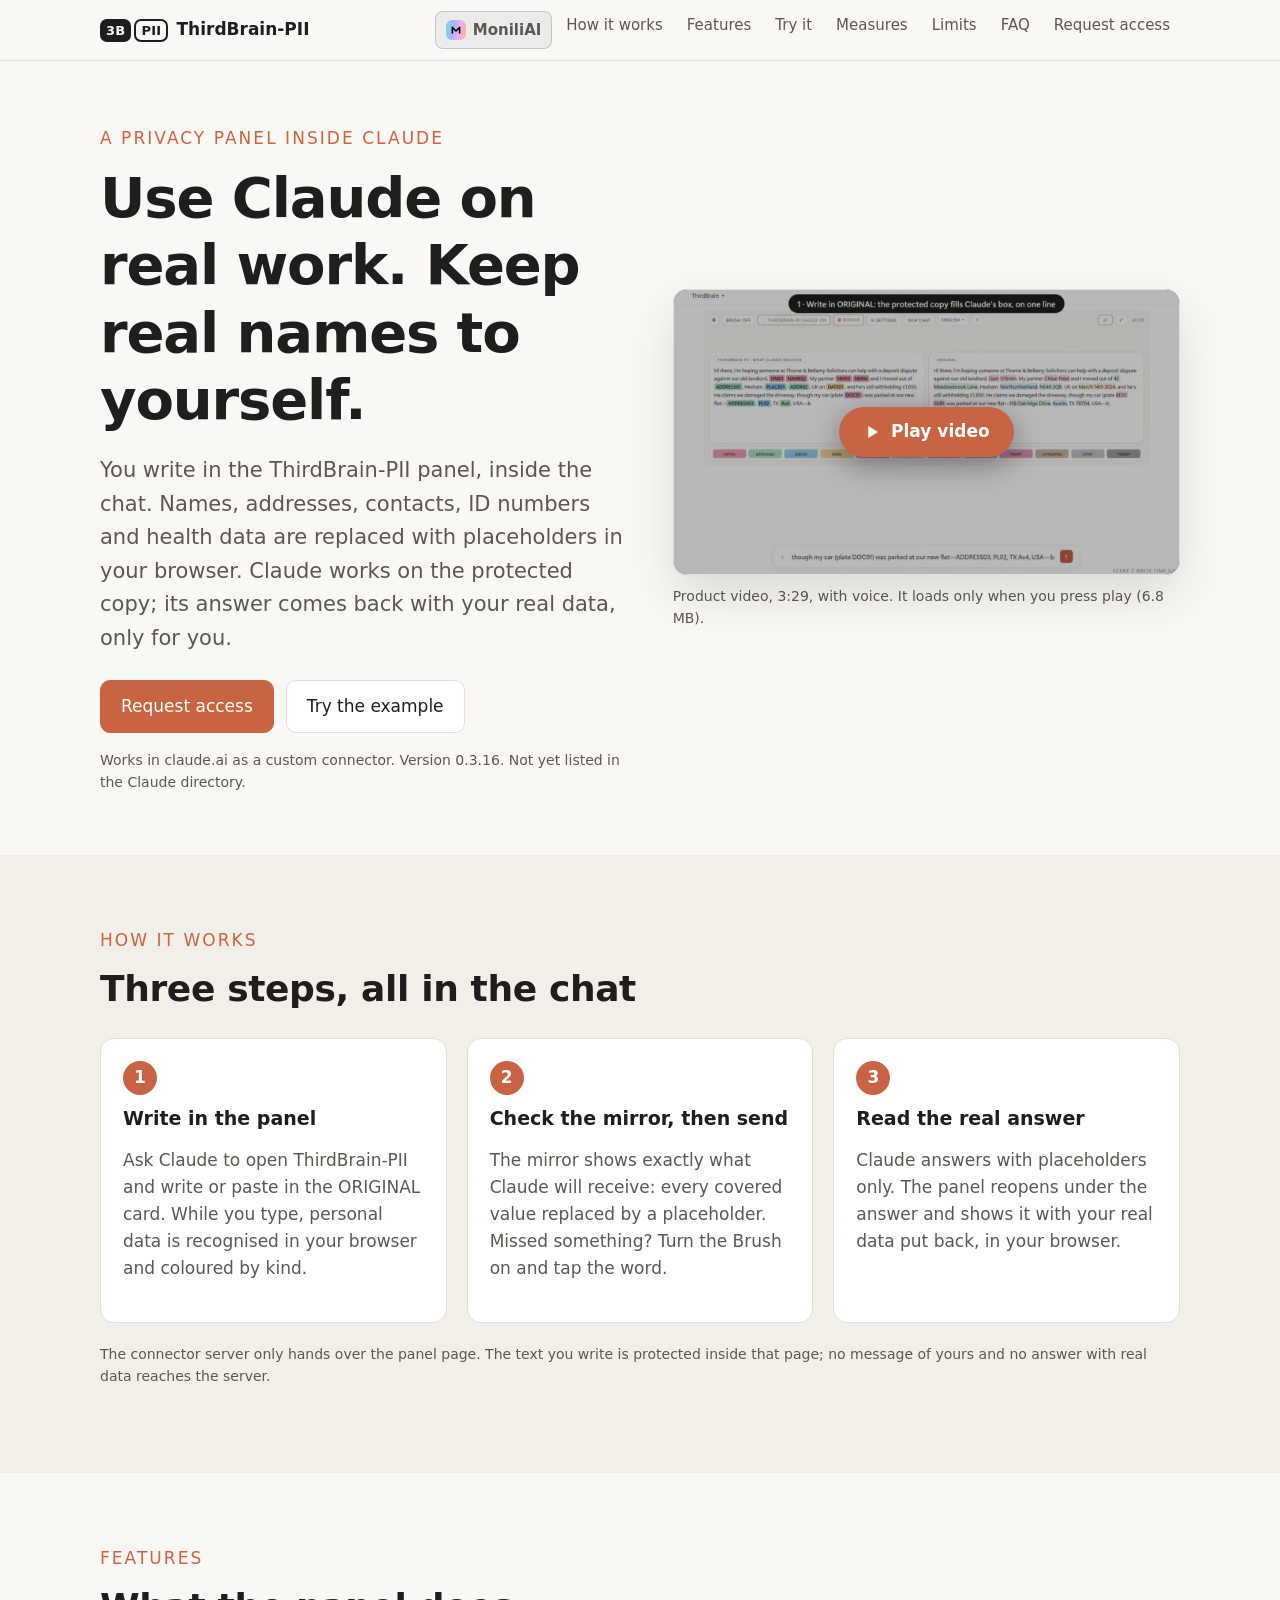
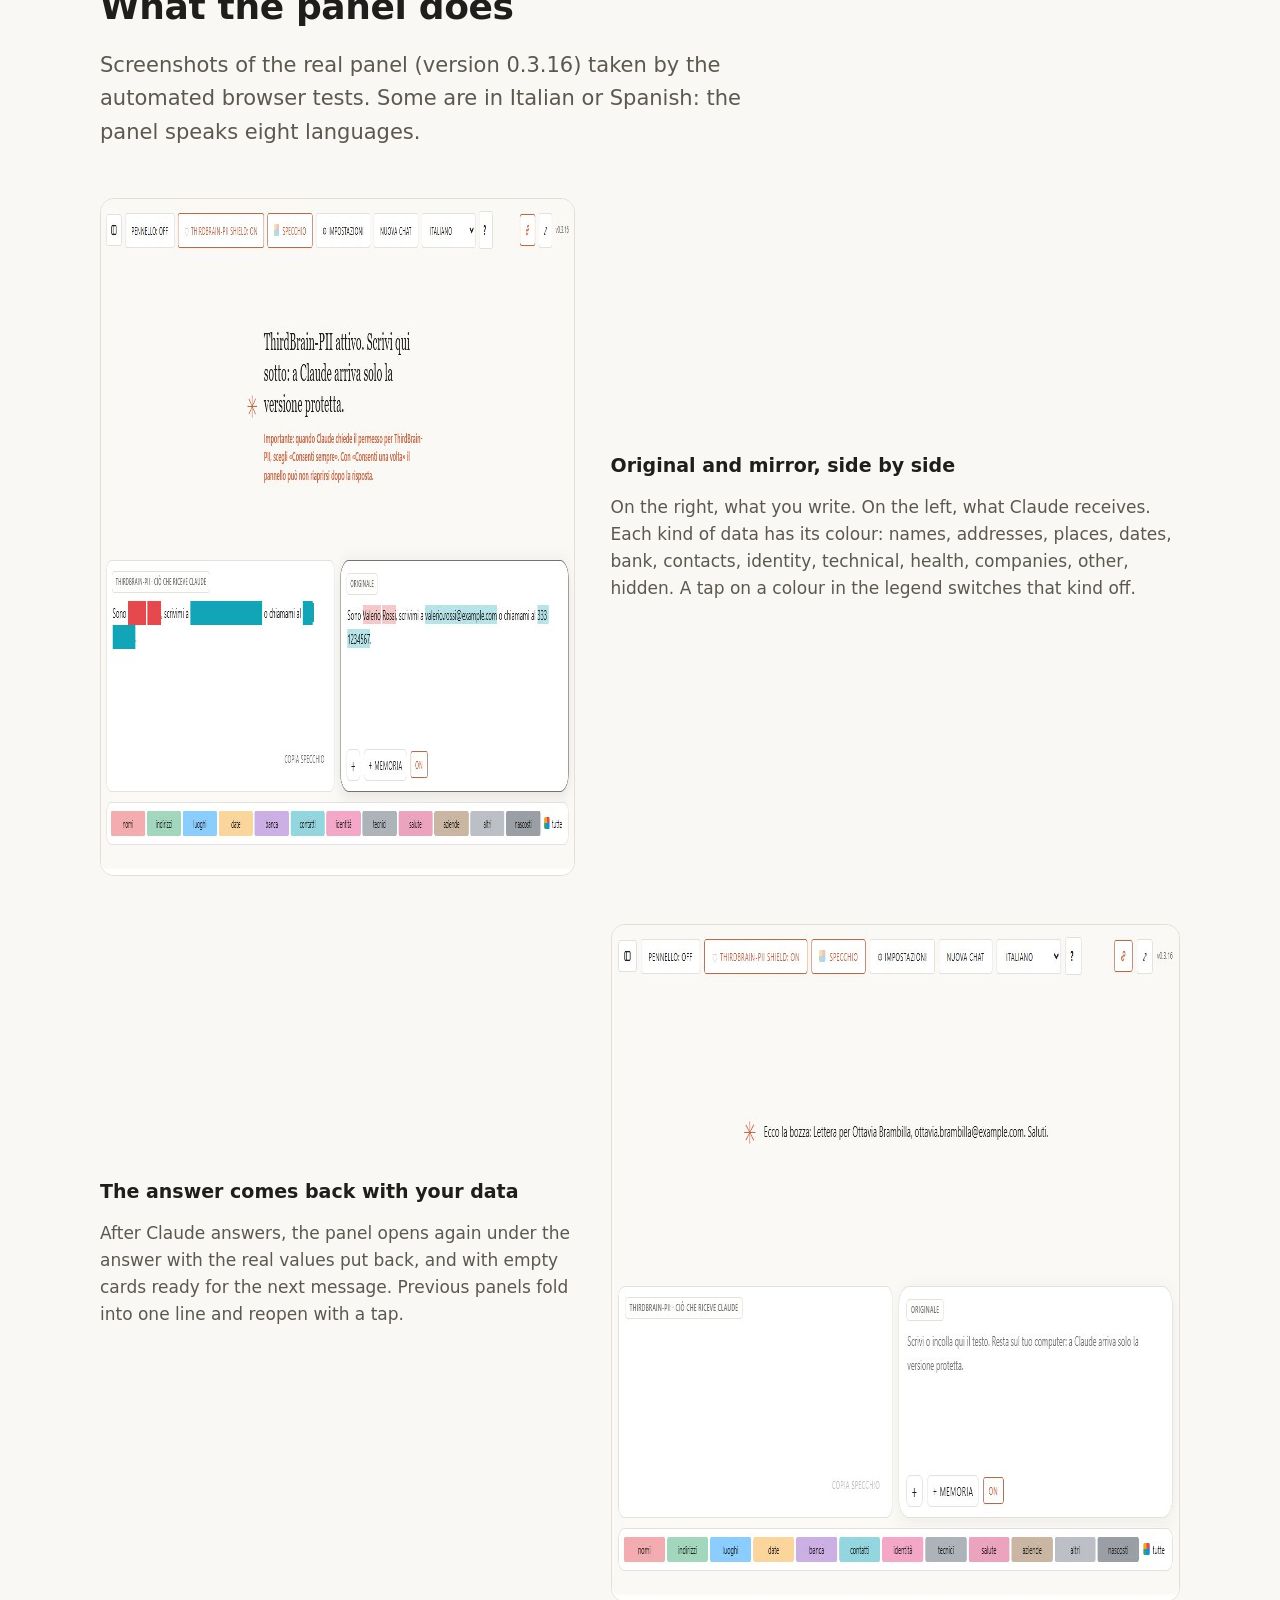
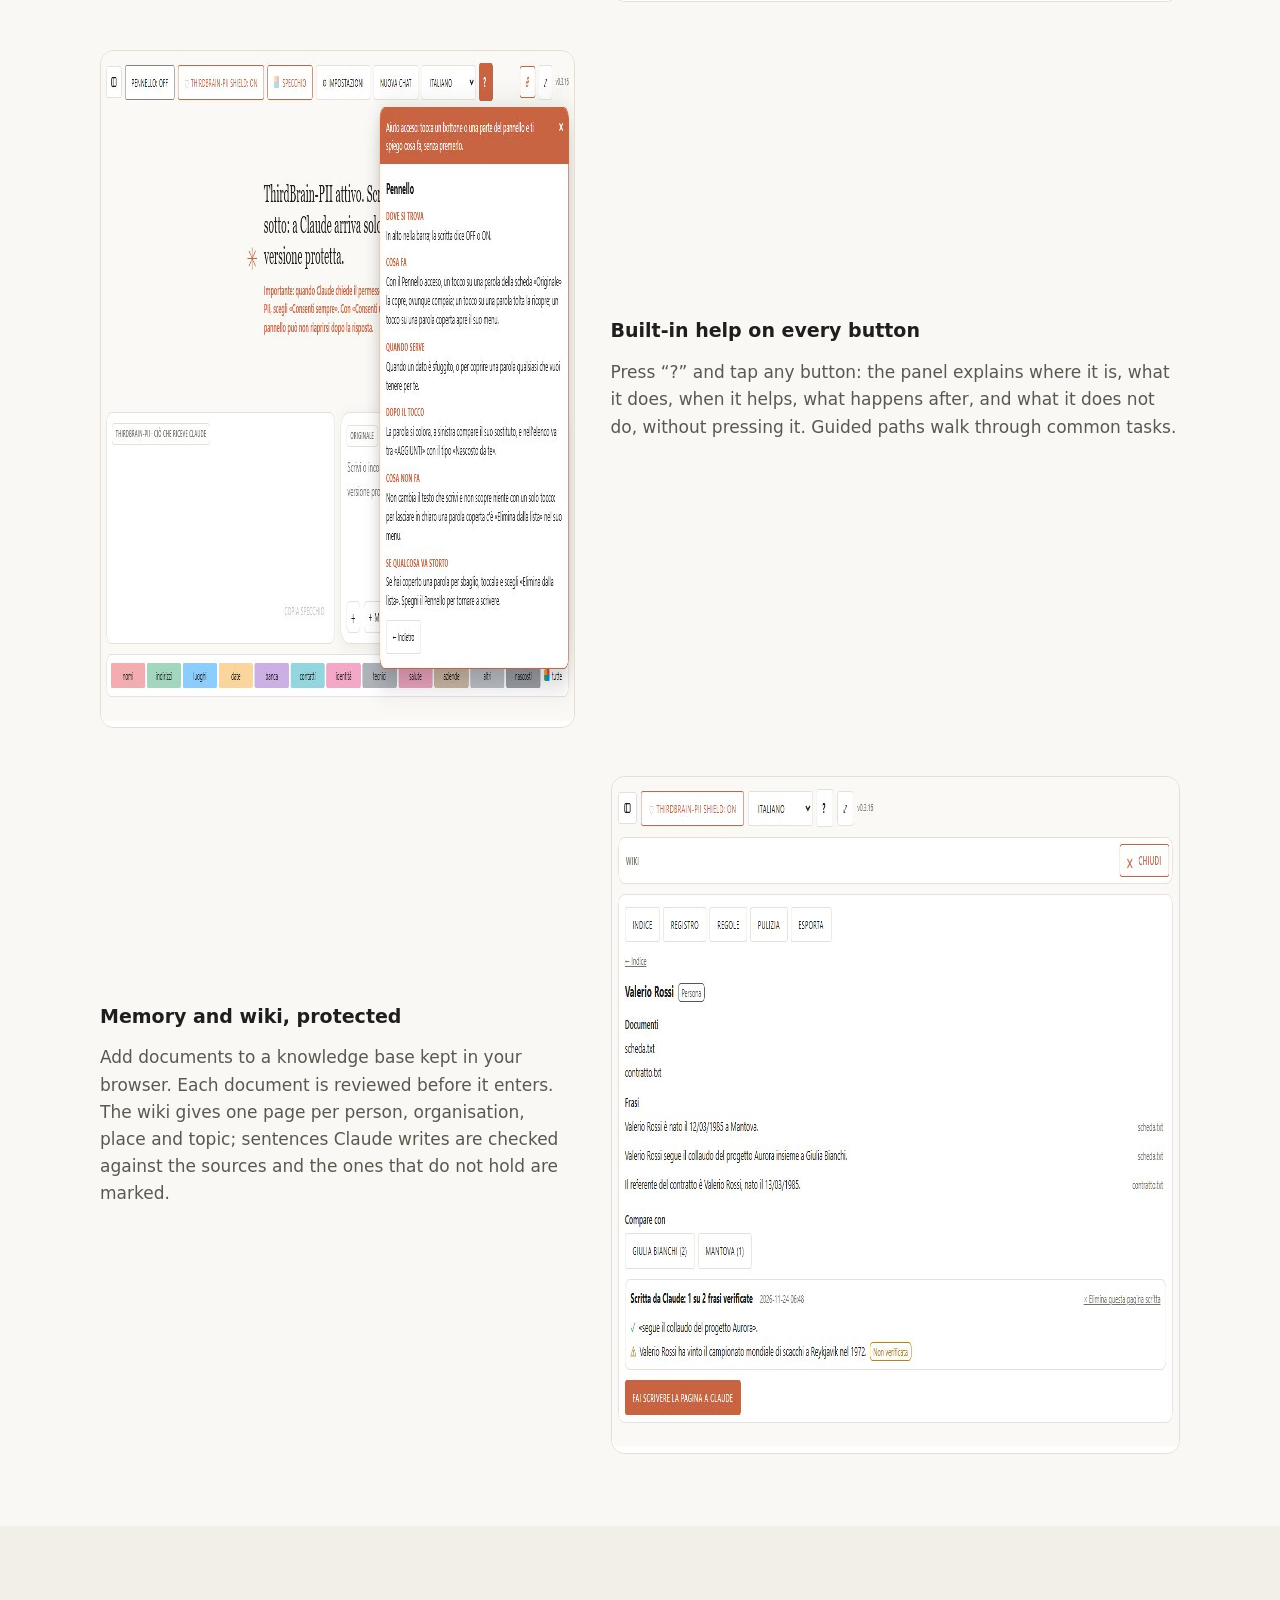
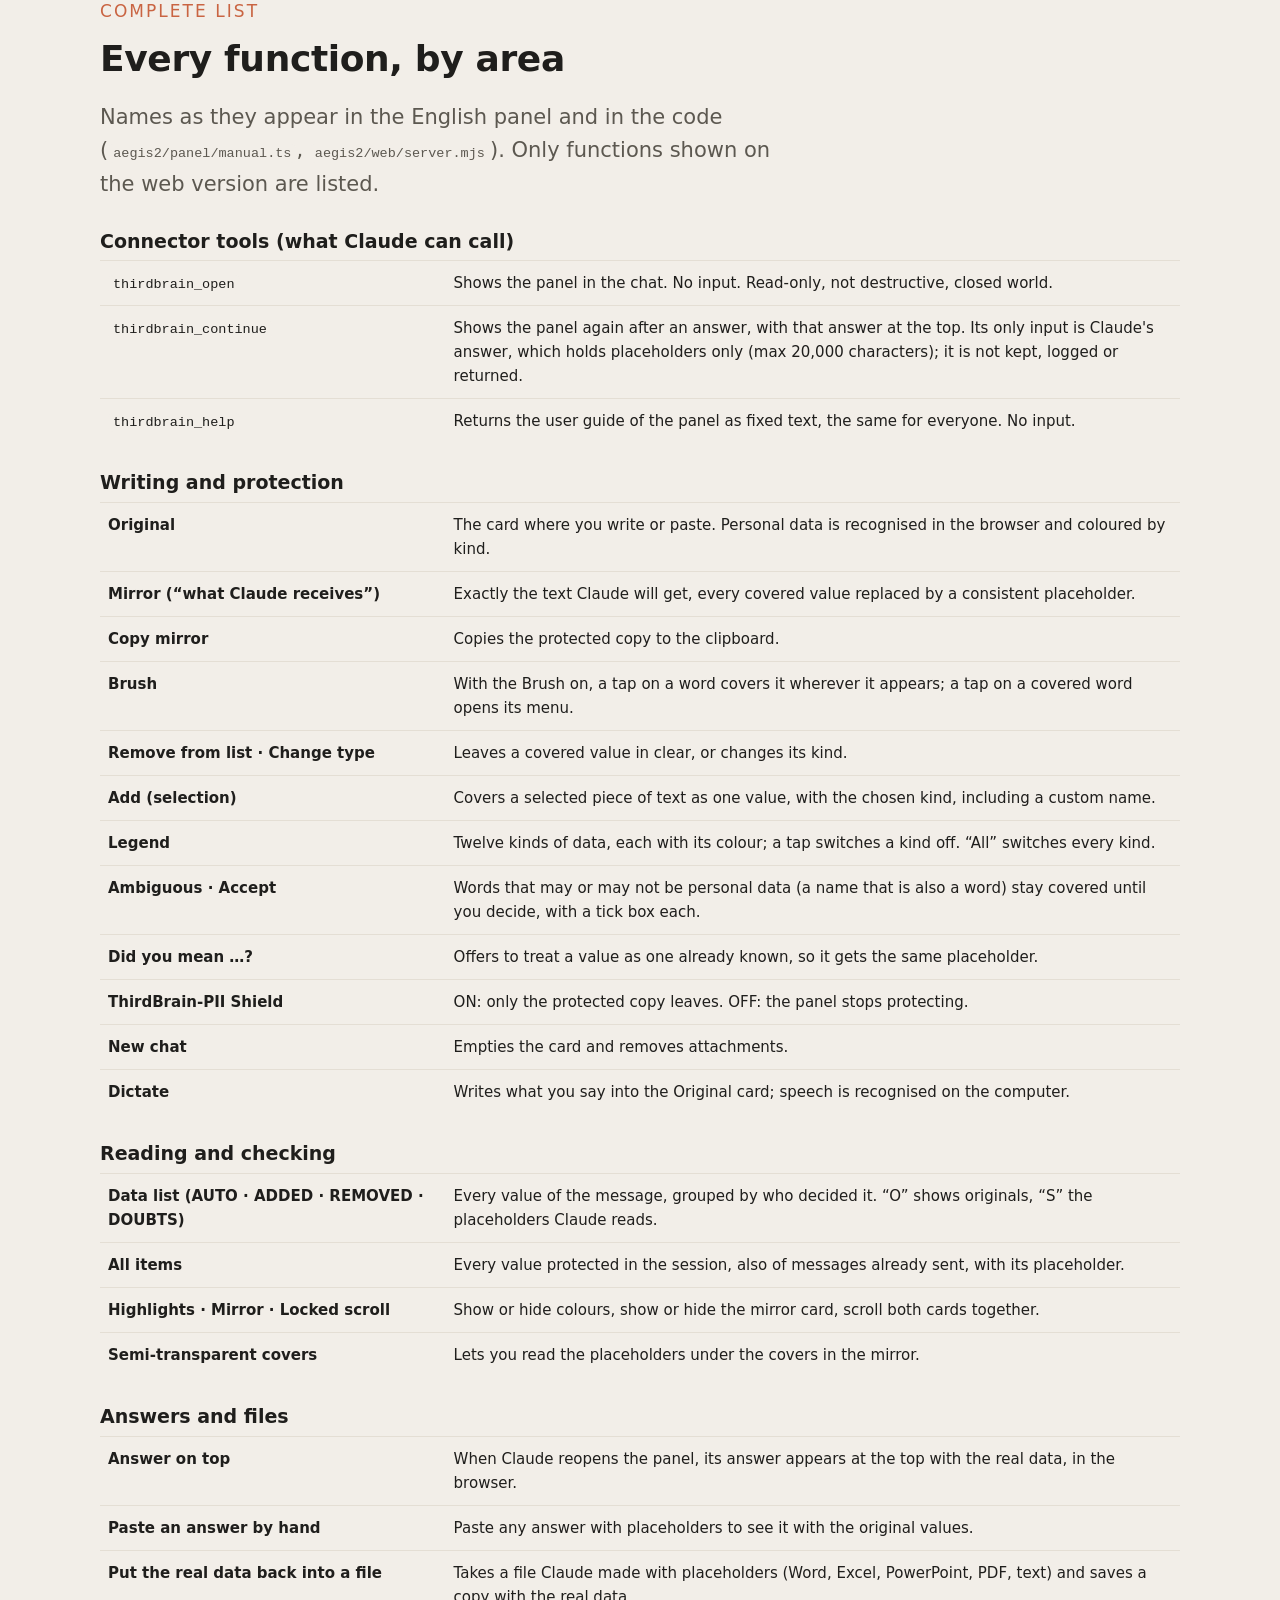
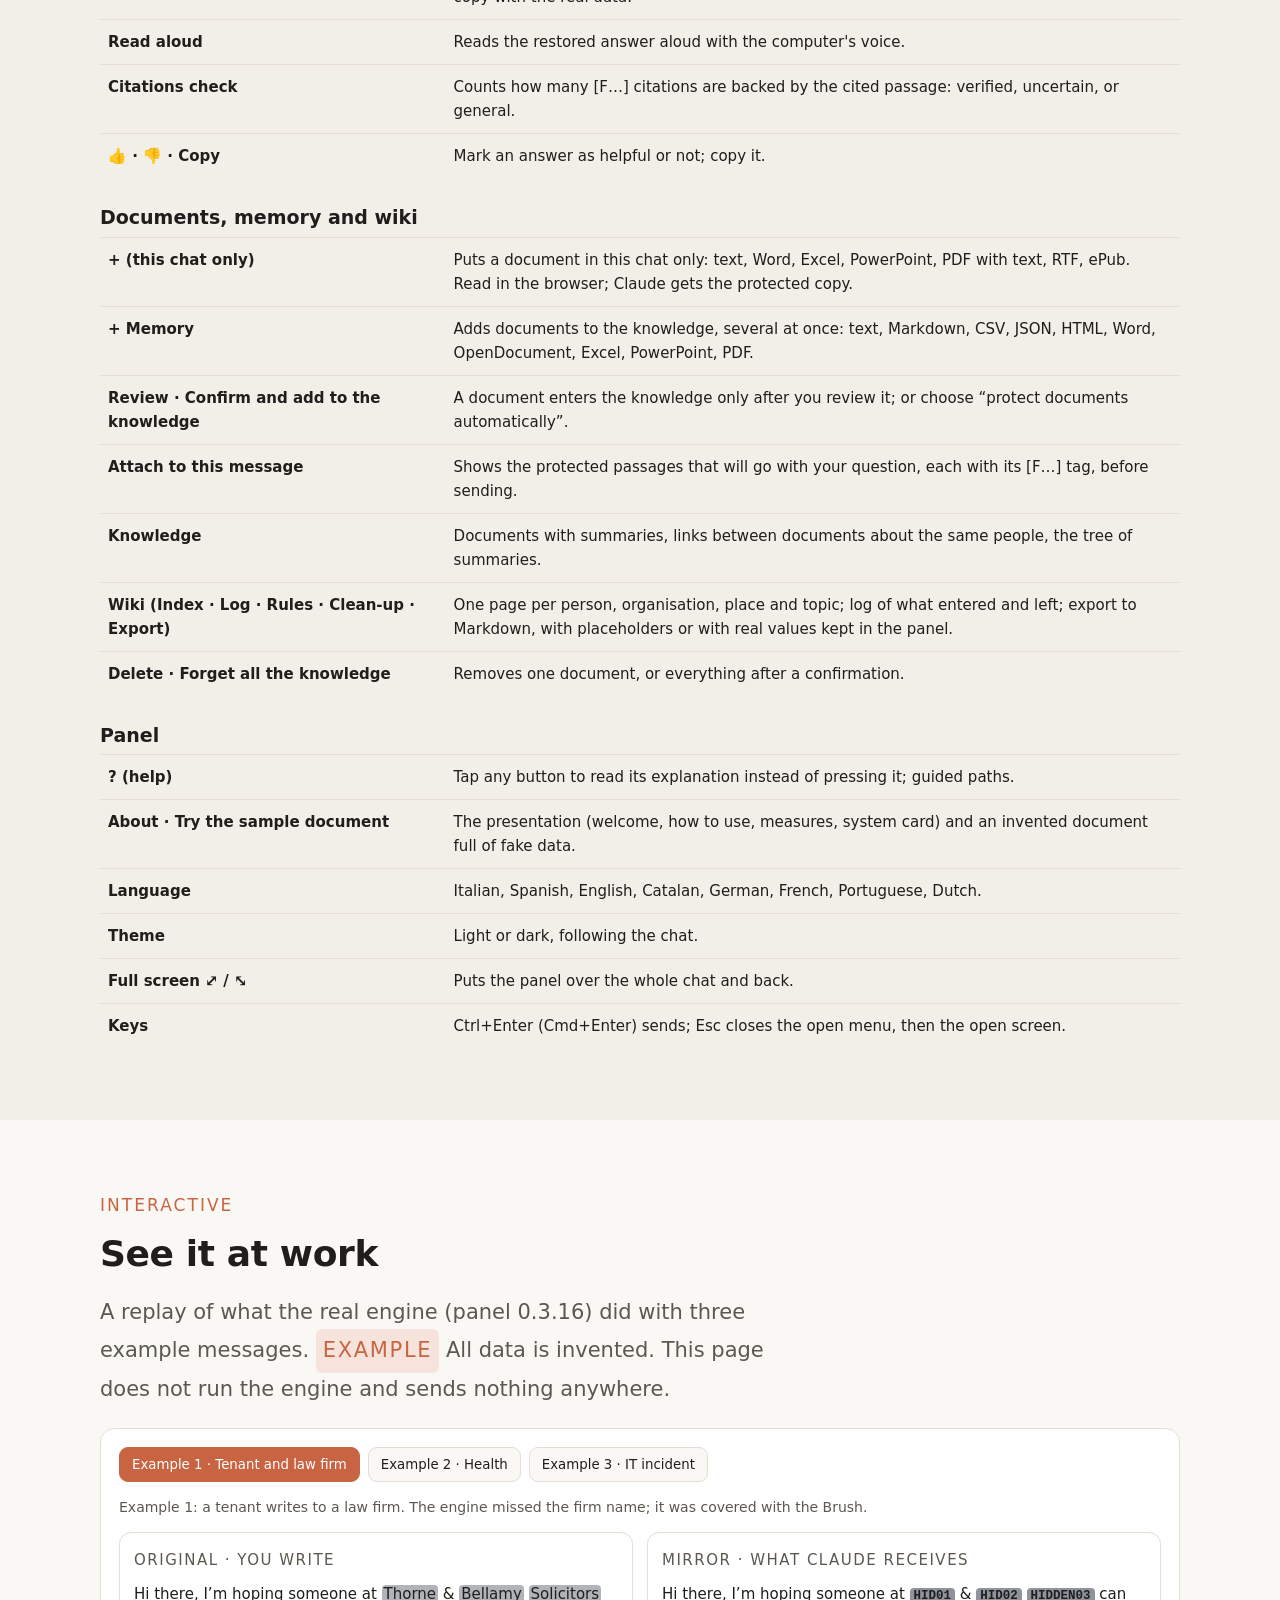
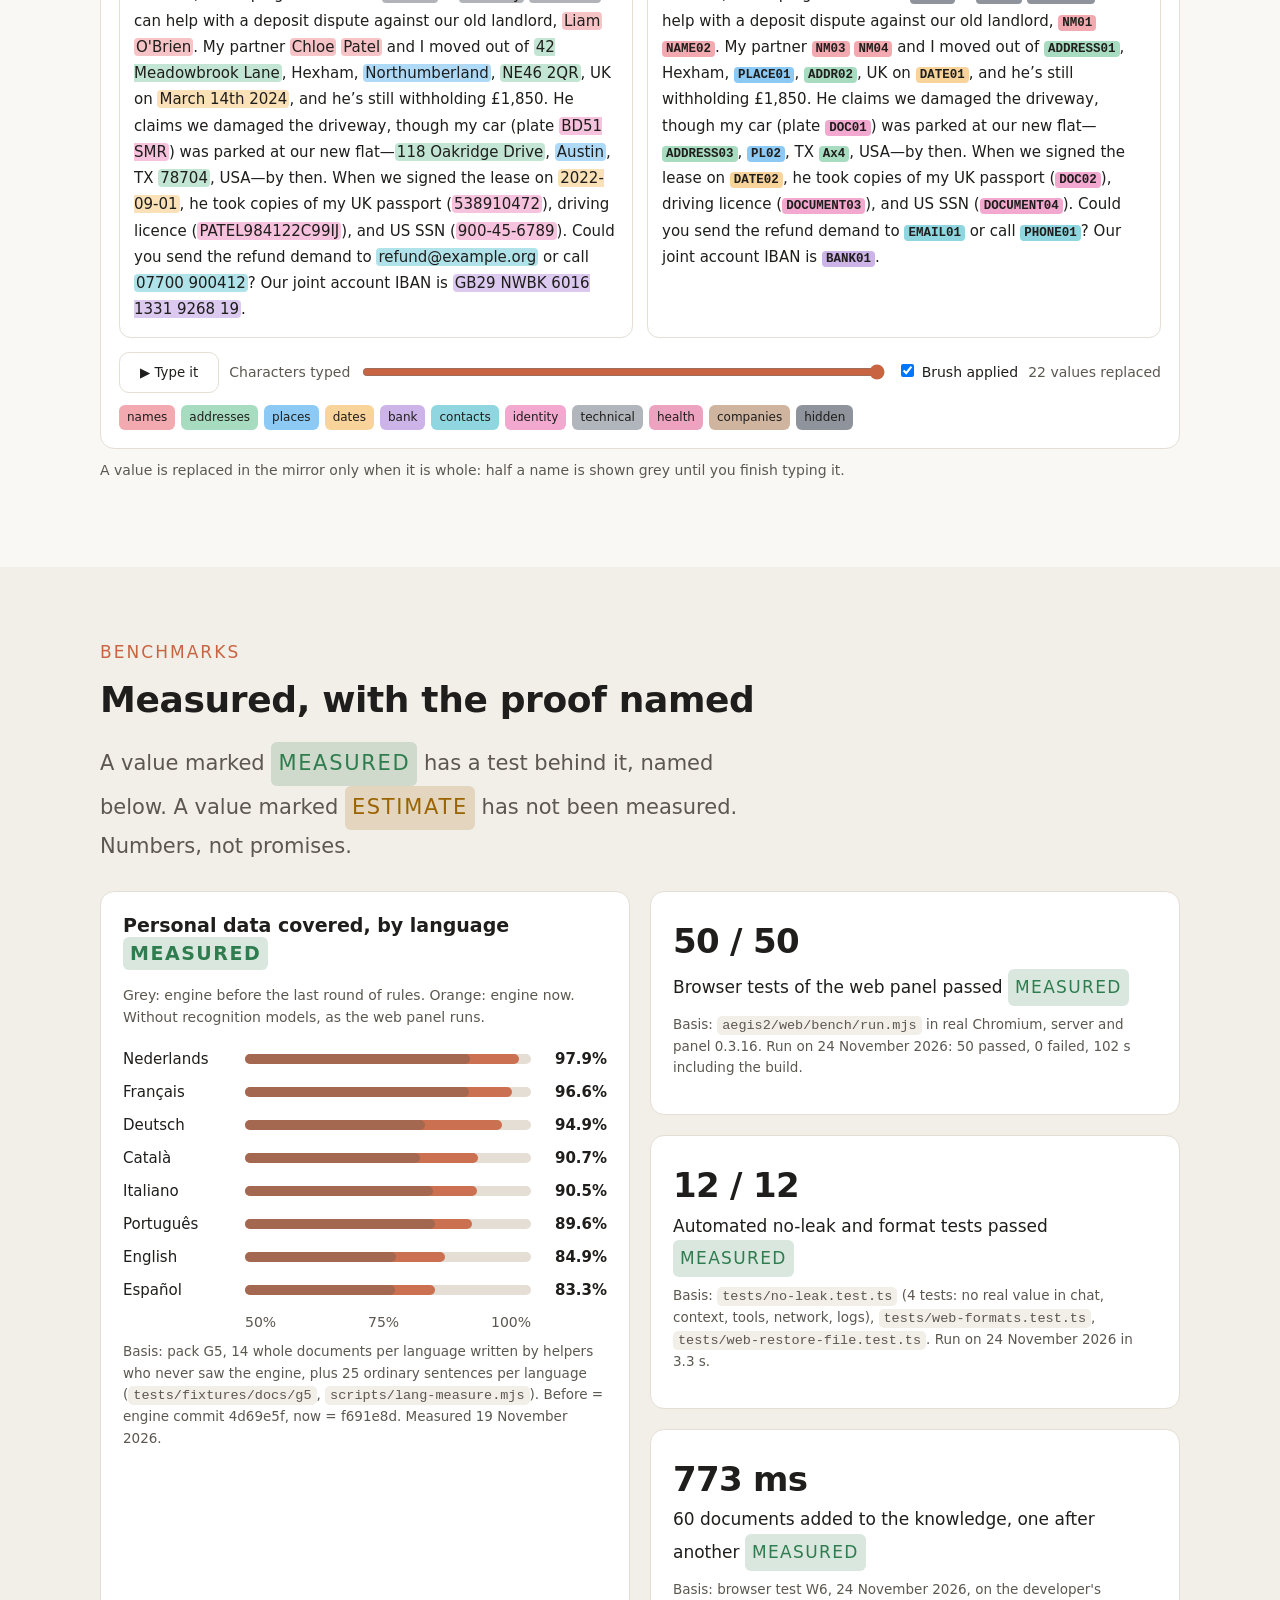
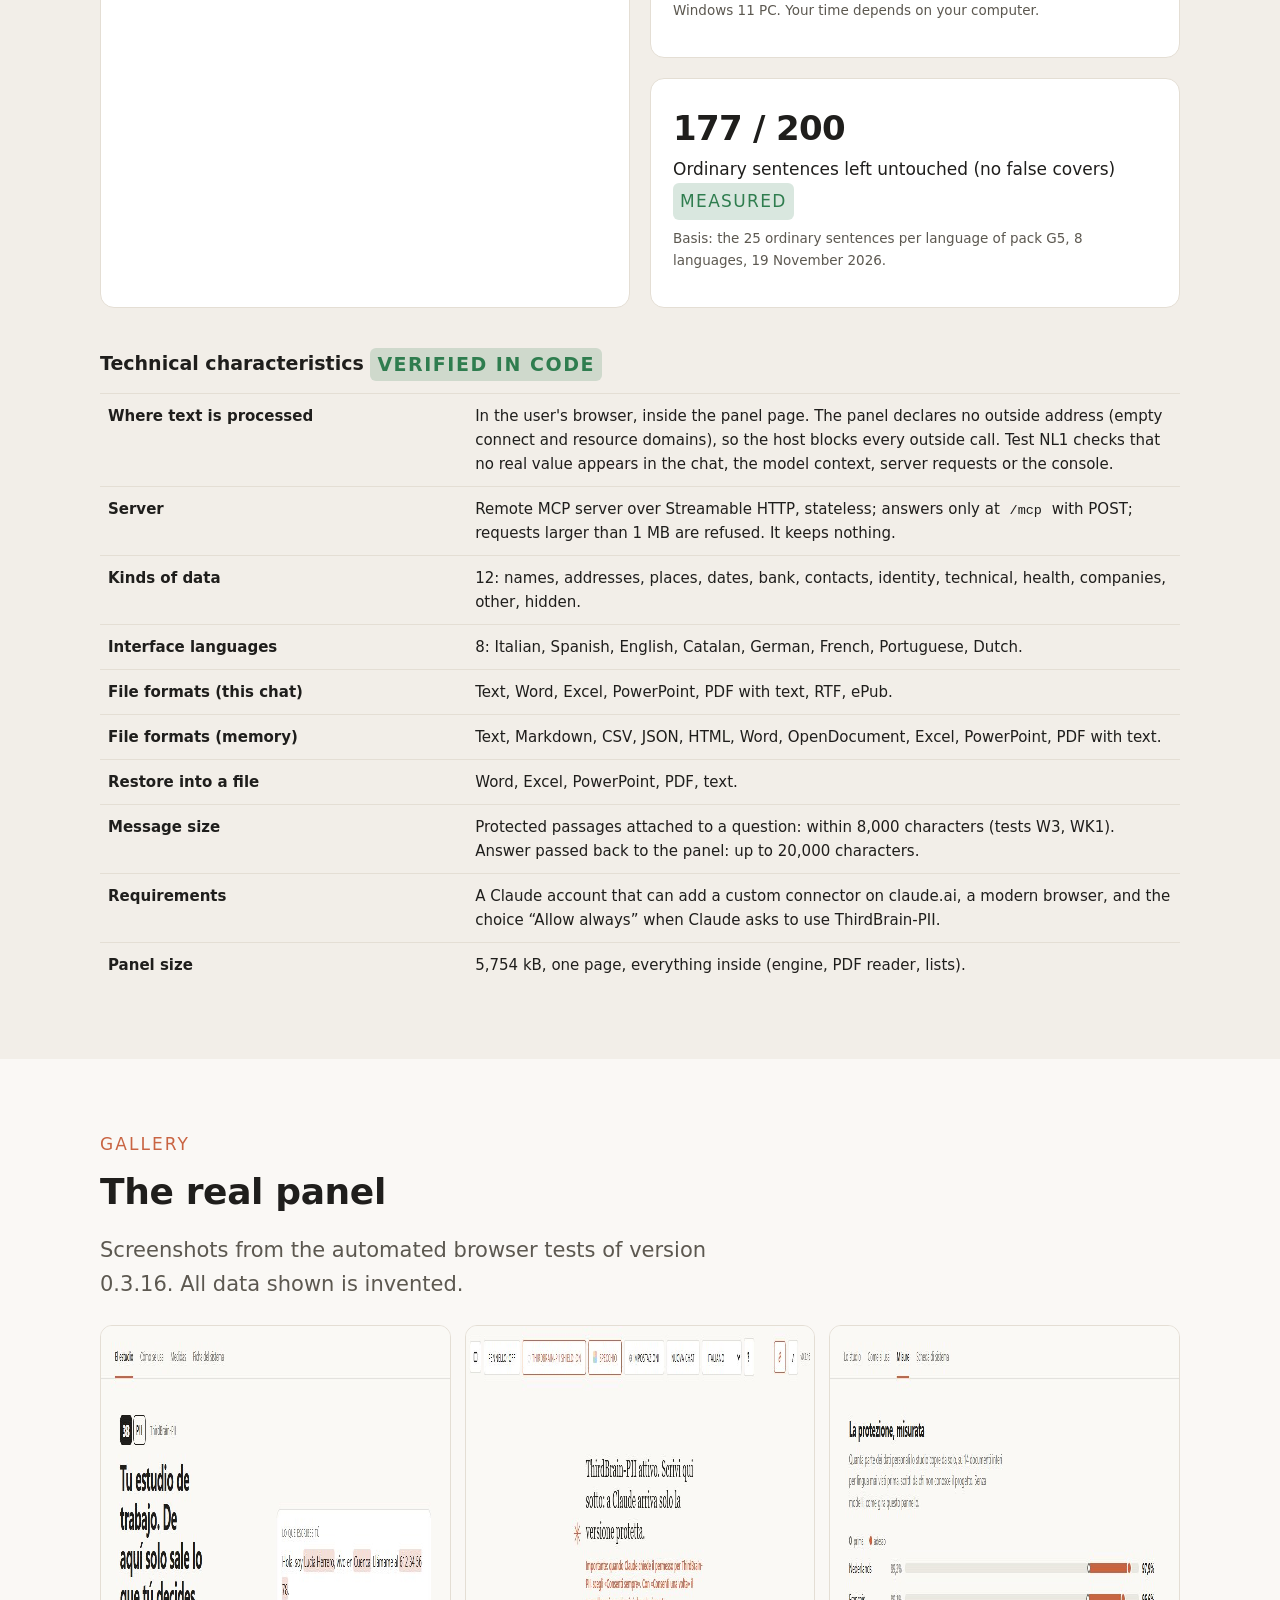
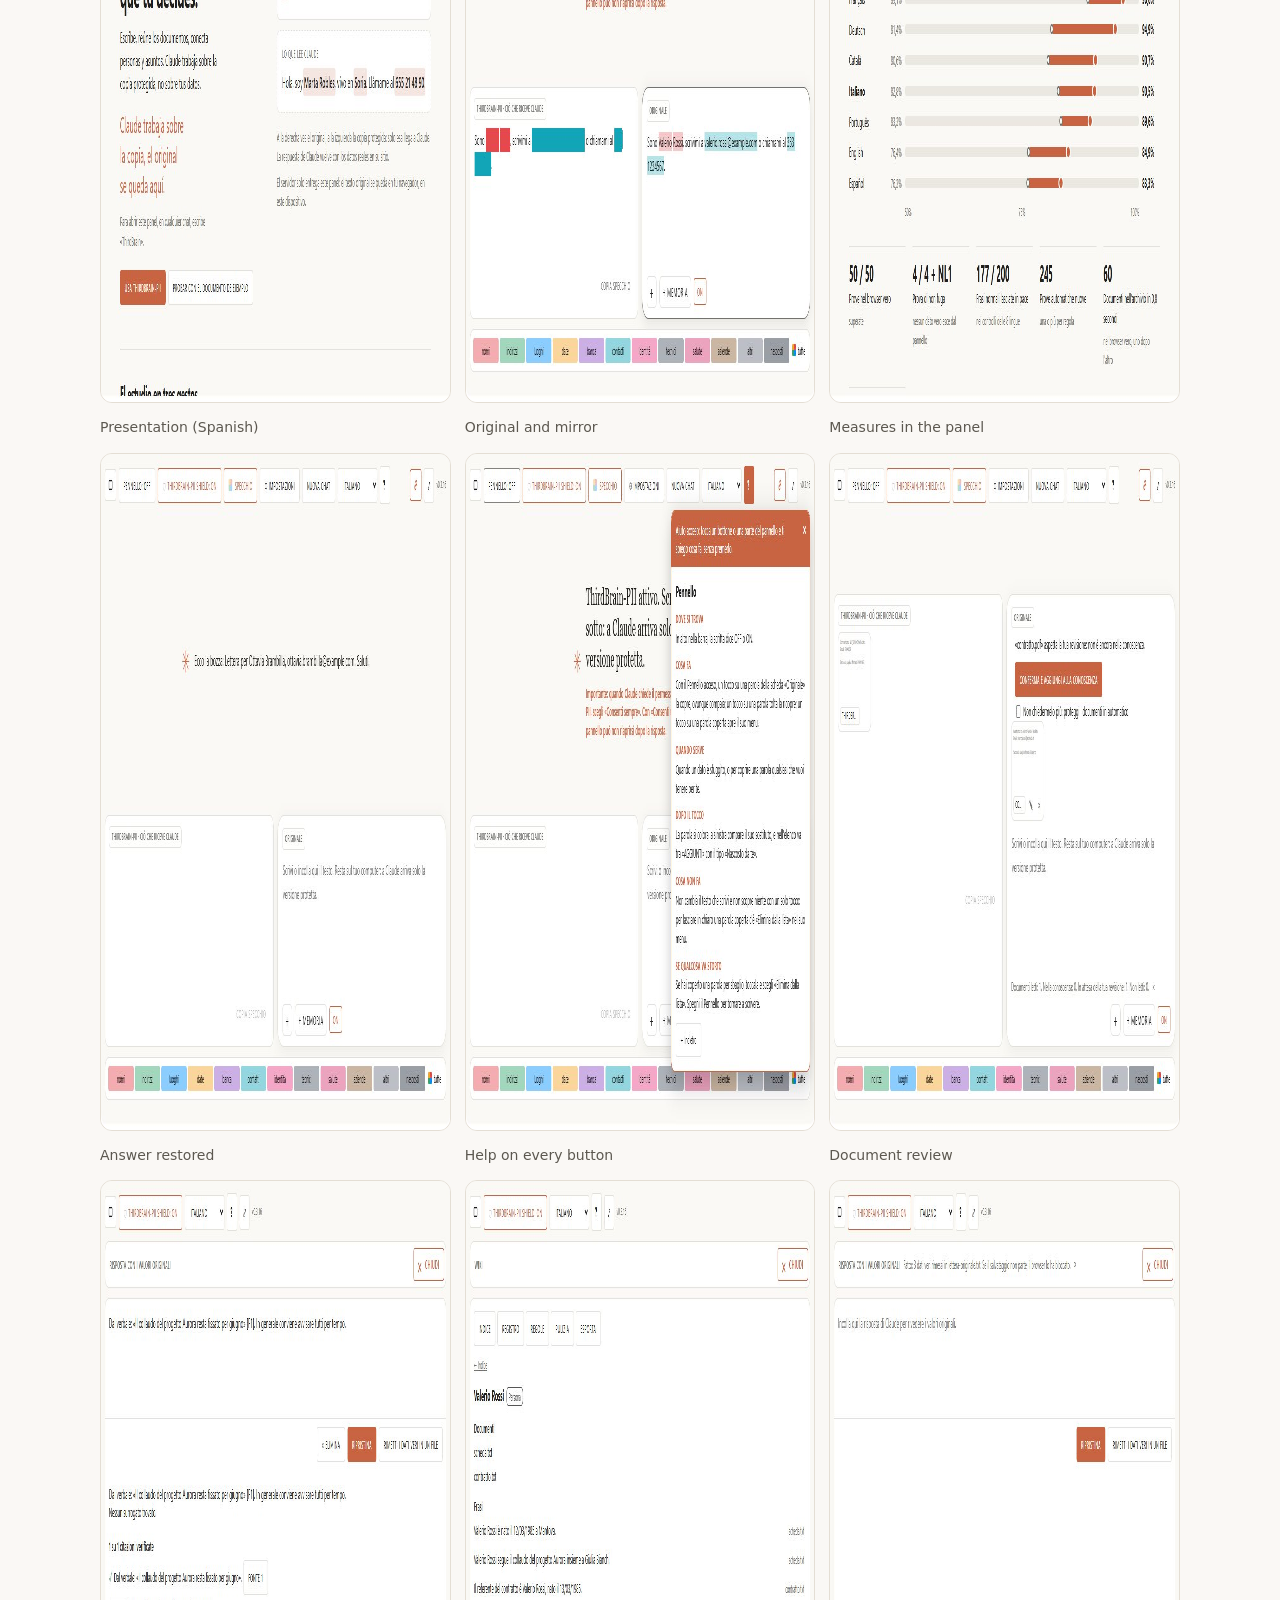
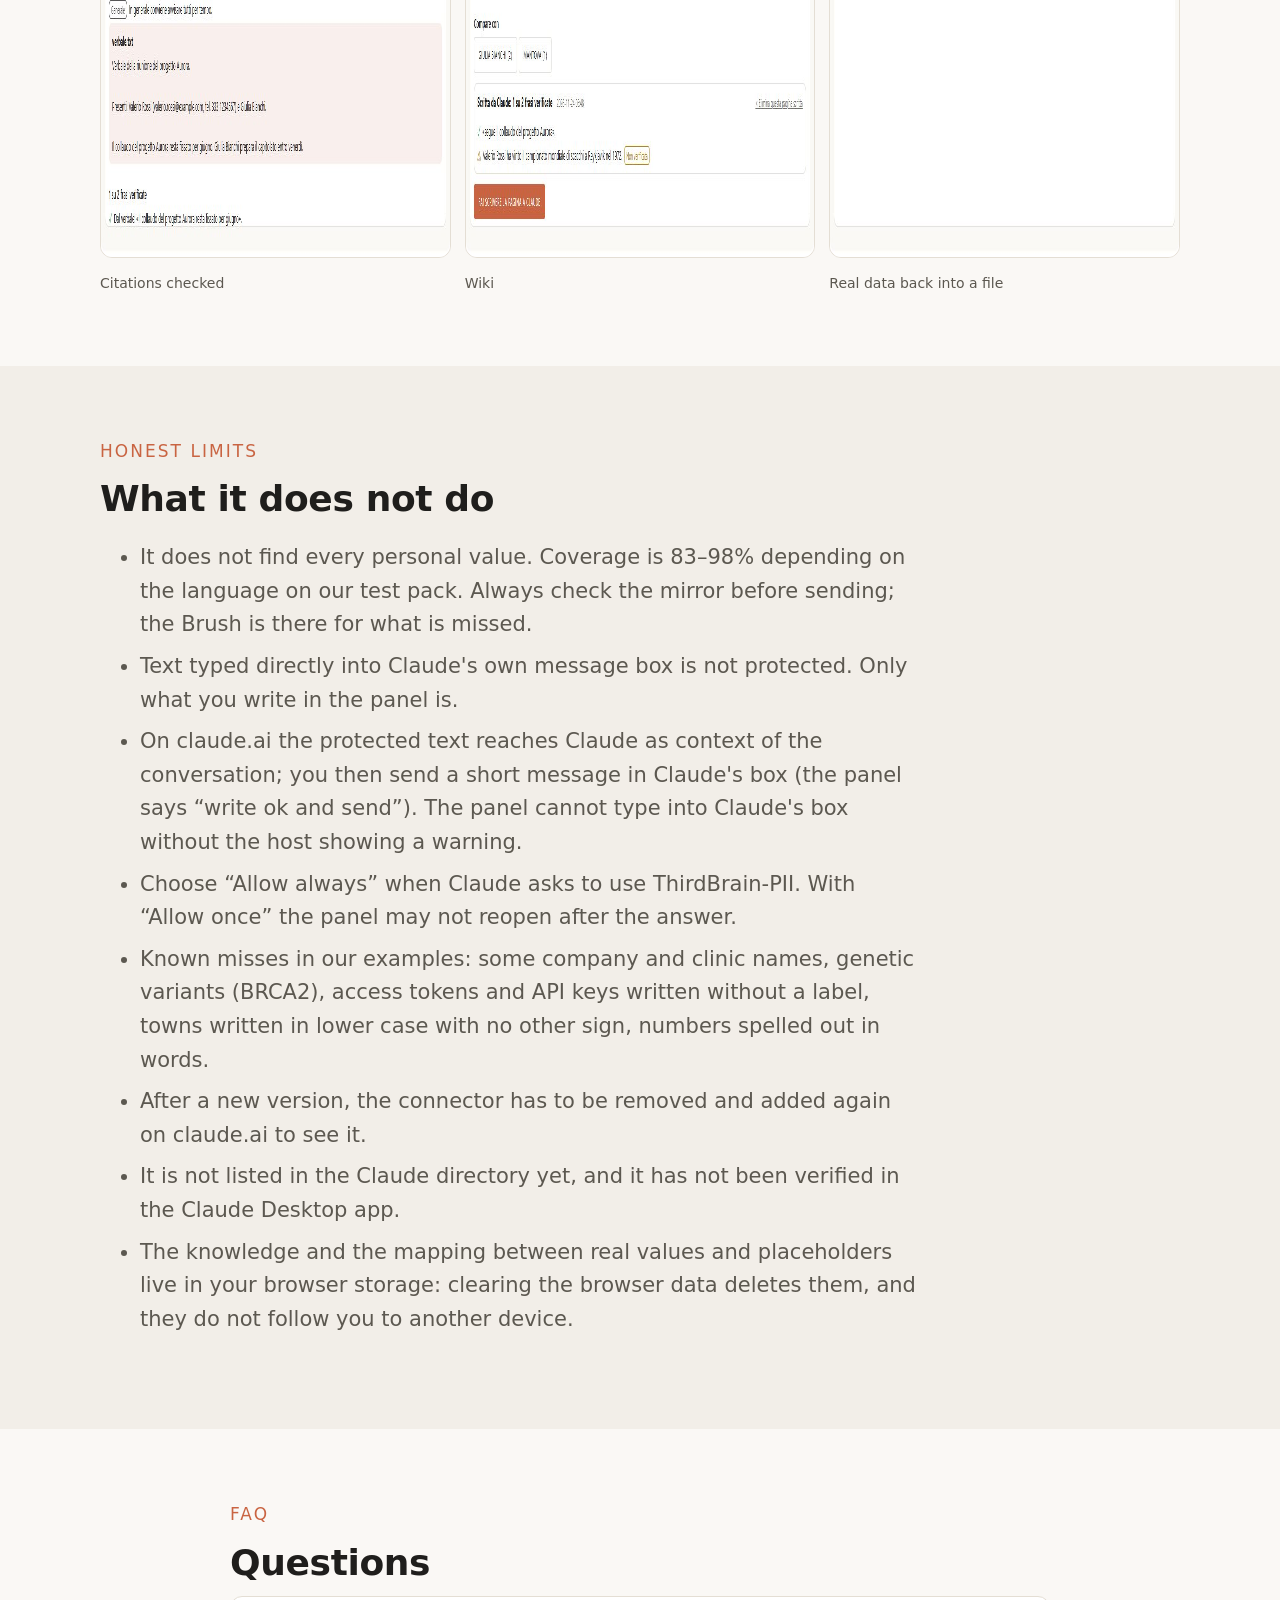
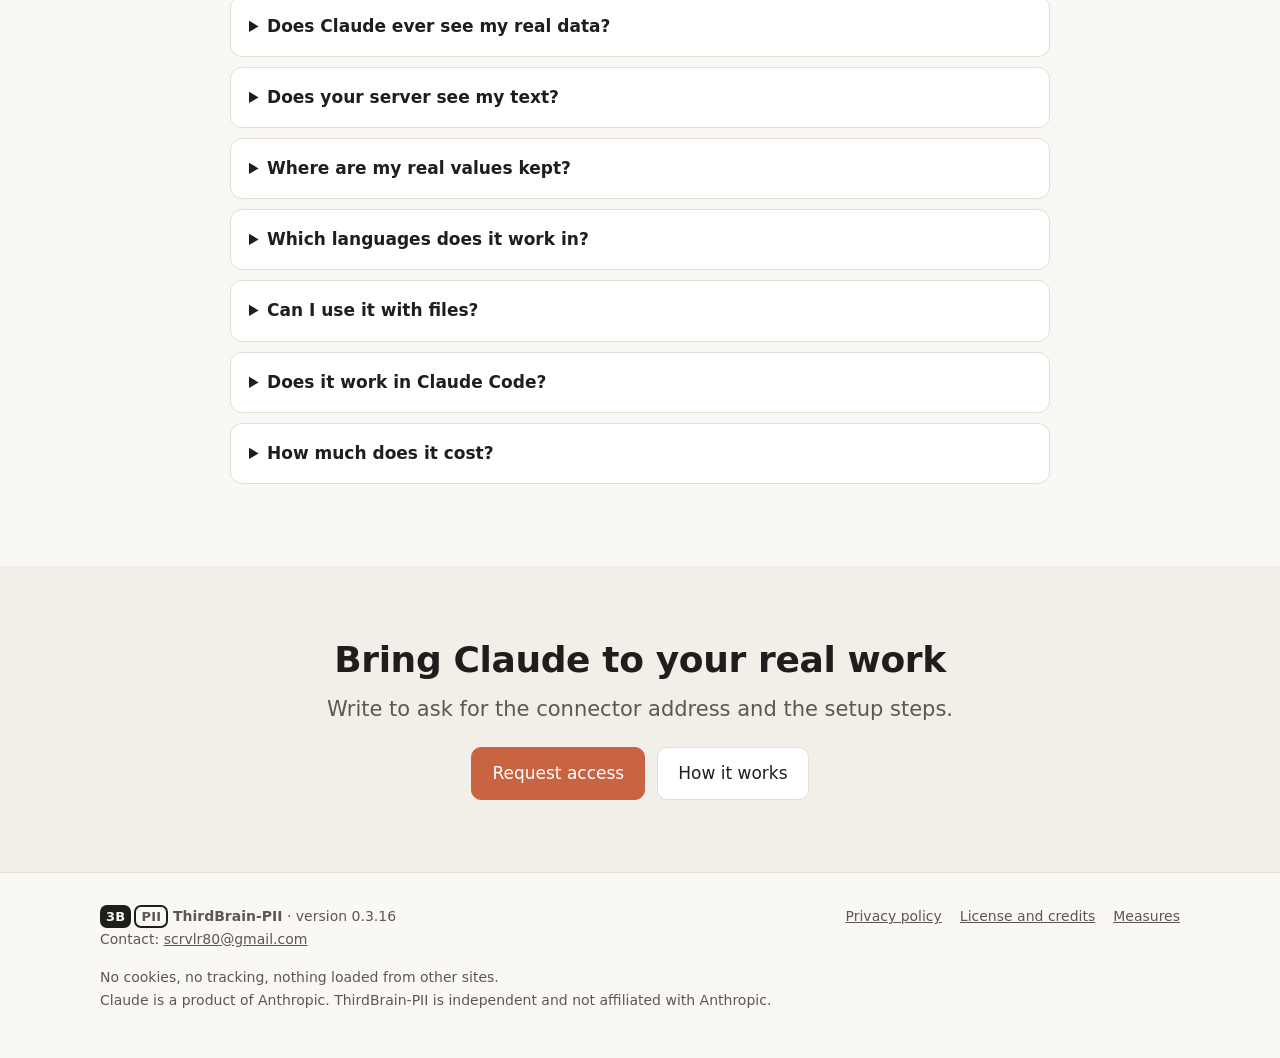
==== commit 48f9883b: "Videos start at once with a full-screen exit; MoniliAI home button in the menu; MoniliAI pearl theme" ====
--- a/index.html
+++ b/index.html
@@ -31,6 +31,10 @@
   "license": "https://monili-vlr.github.io/thirdbrain-pii/license.html"
 }
 </script>
+<style id="mai-home-css">.mai-home{display:inline-flex;align-items:center;gap:7px;padding:5px 12px 5px 6px;border-radius:999px;border:1px solid rgba(128,128,140,.38);background:rgba(128,128,140,.10);color:inherit;font:600 13.5px/1.2 system-ui,-apple-system,"Segoe UI",sans-serif;text-decoration:none;white-space:nowrap;transition:border-color .2s}
+.mai-home:hover{border-color:#A5B4FC;text-decoration:none}
+.mai-home i{width:20px;height:20px;border-radius:6px;display:grid;place-items:center;background:linear-gradient(100deg,#5EEAD4,#A5B4FC 34%,#F0ABFC 66%,#FDBA74);flex:none}
+.mai-home i svg{width:12px;height:12px}</style>
 </head>
 <body>
 <a class="skip" href="#main">Skip to content</a>
@@ -40,6 +44,7 @@
     <button class="menu-btn" aria-expanded="false" aria-controls="nav">Menu</button>
     <nav class="main" id="nav" aria-label="Main">
       <ul>
+        <li><a class="mai-home" href="https://monili-vlr.github.io/" title="All MoniliAI products"><i aria-hidden="true"><svg viewBox="0 0 18 18"><path d="M3.5 13.5V5l5.5 5.5L14.5 5v8.5" fill="none" stroke="#0B0C11" stroke-width="2.4" stroke-linecap="round" stroke-linejoin="round"/></svg></i>MoniliAI</a></li>
         <li><a href="#how">How it works</a></li>
         <li><a href="#features">Features</a></li>
         <li><a href="#try">Try it</a></li>
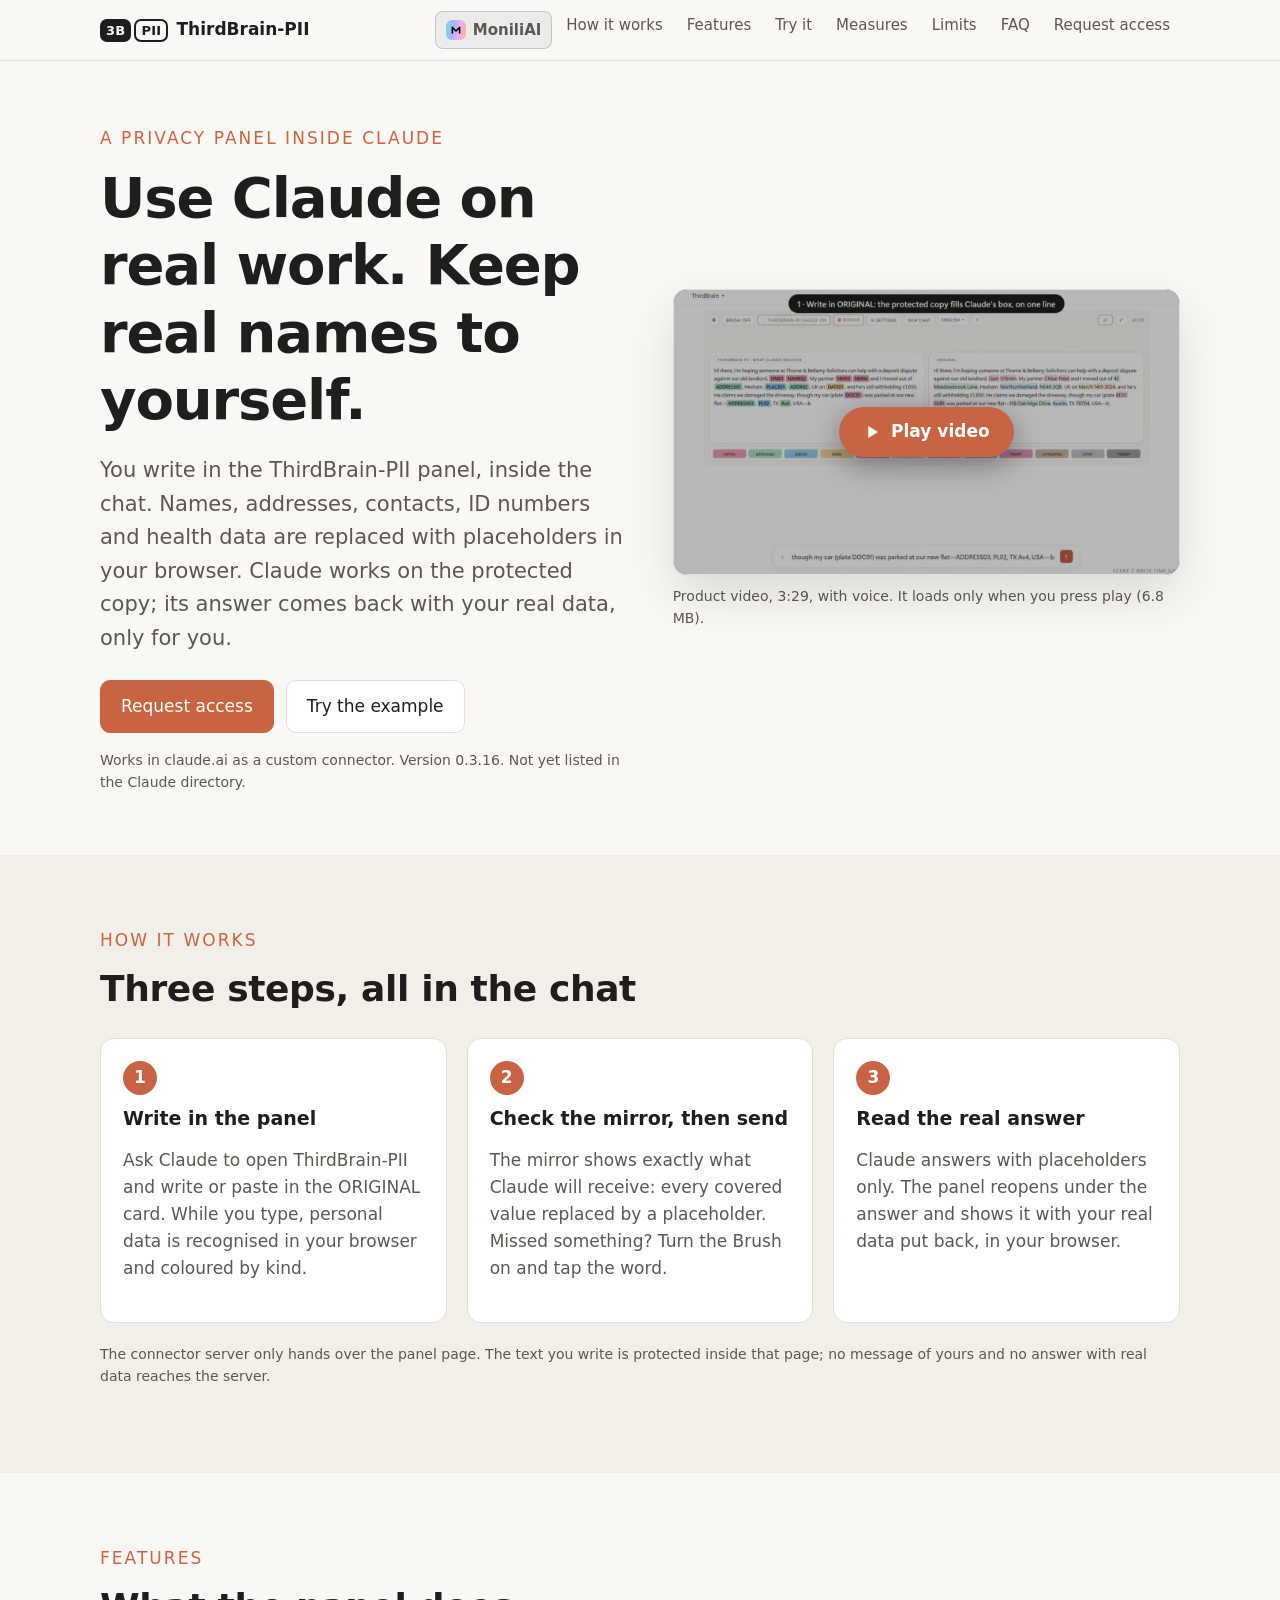
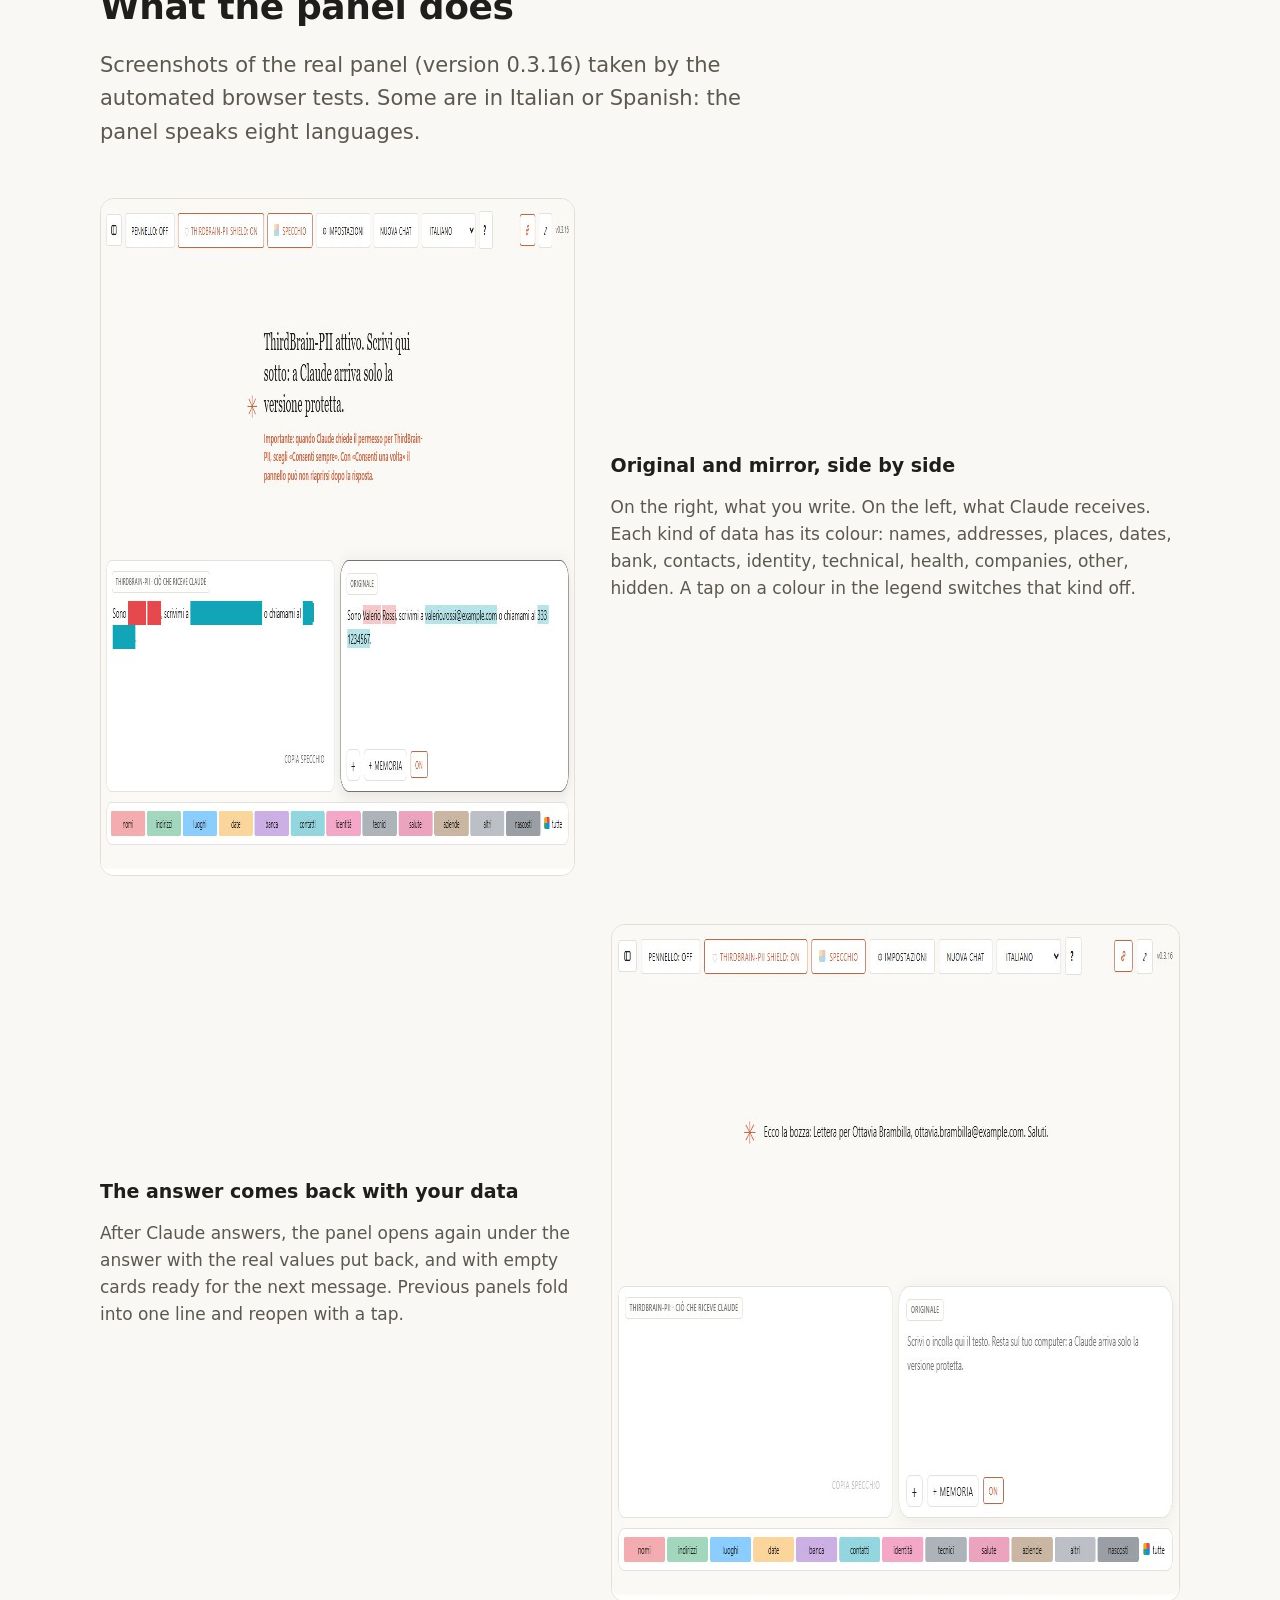
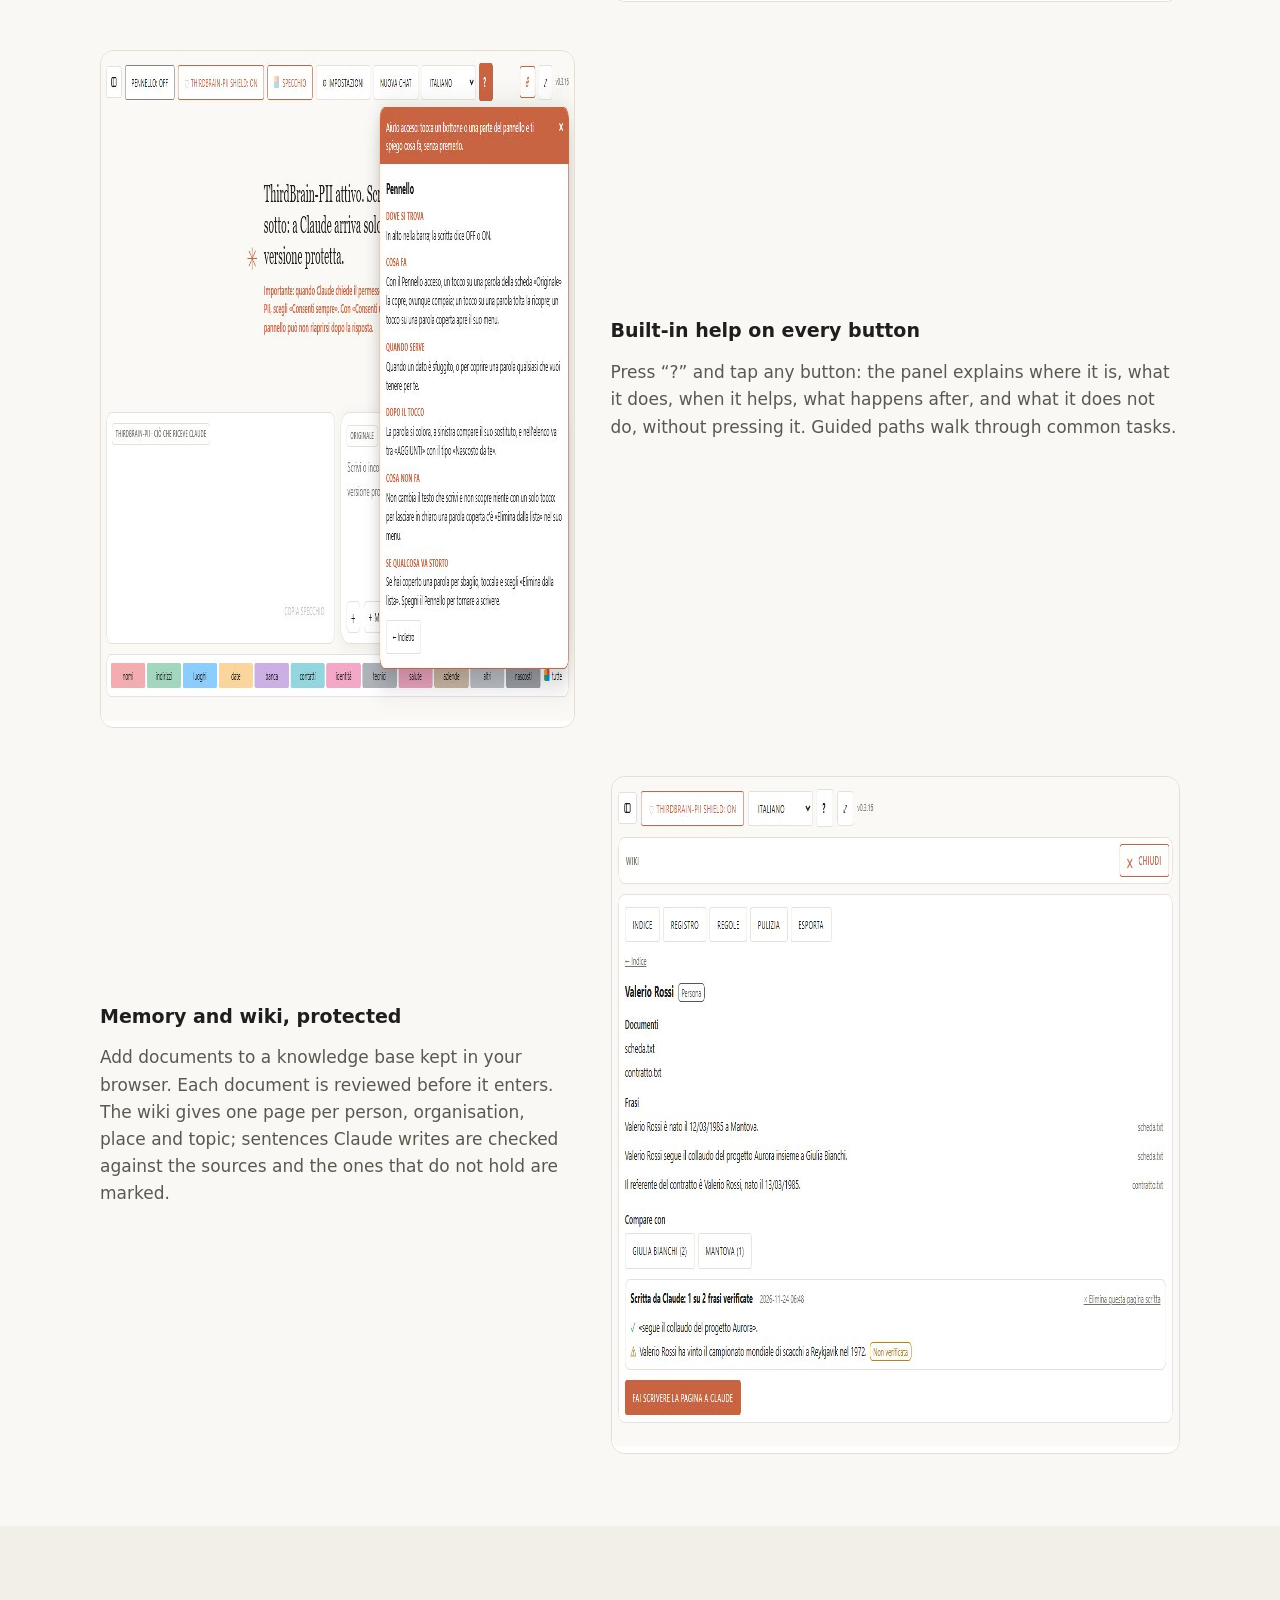
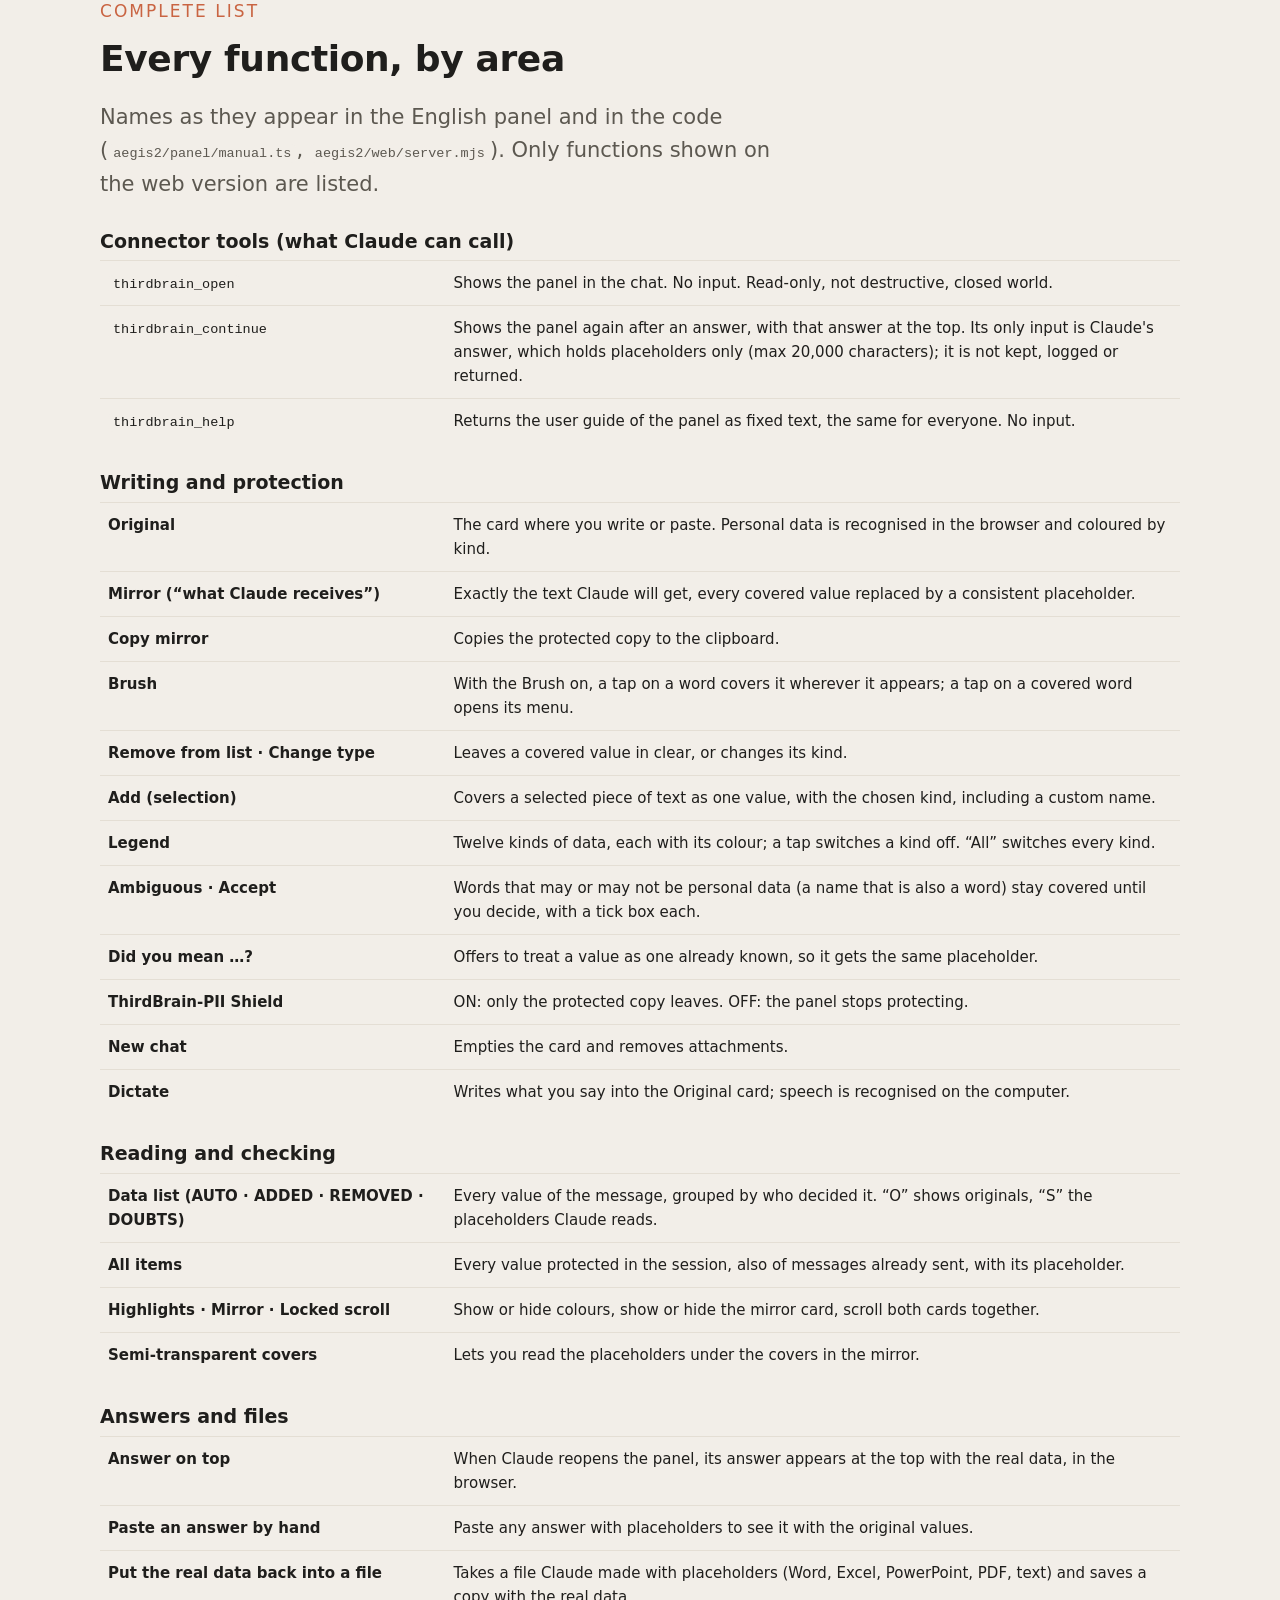
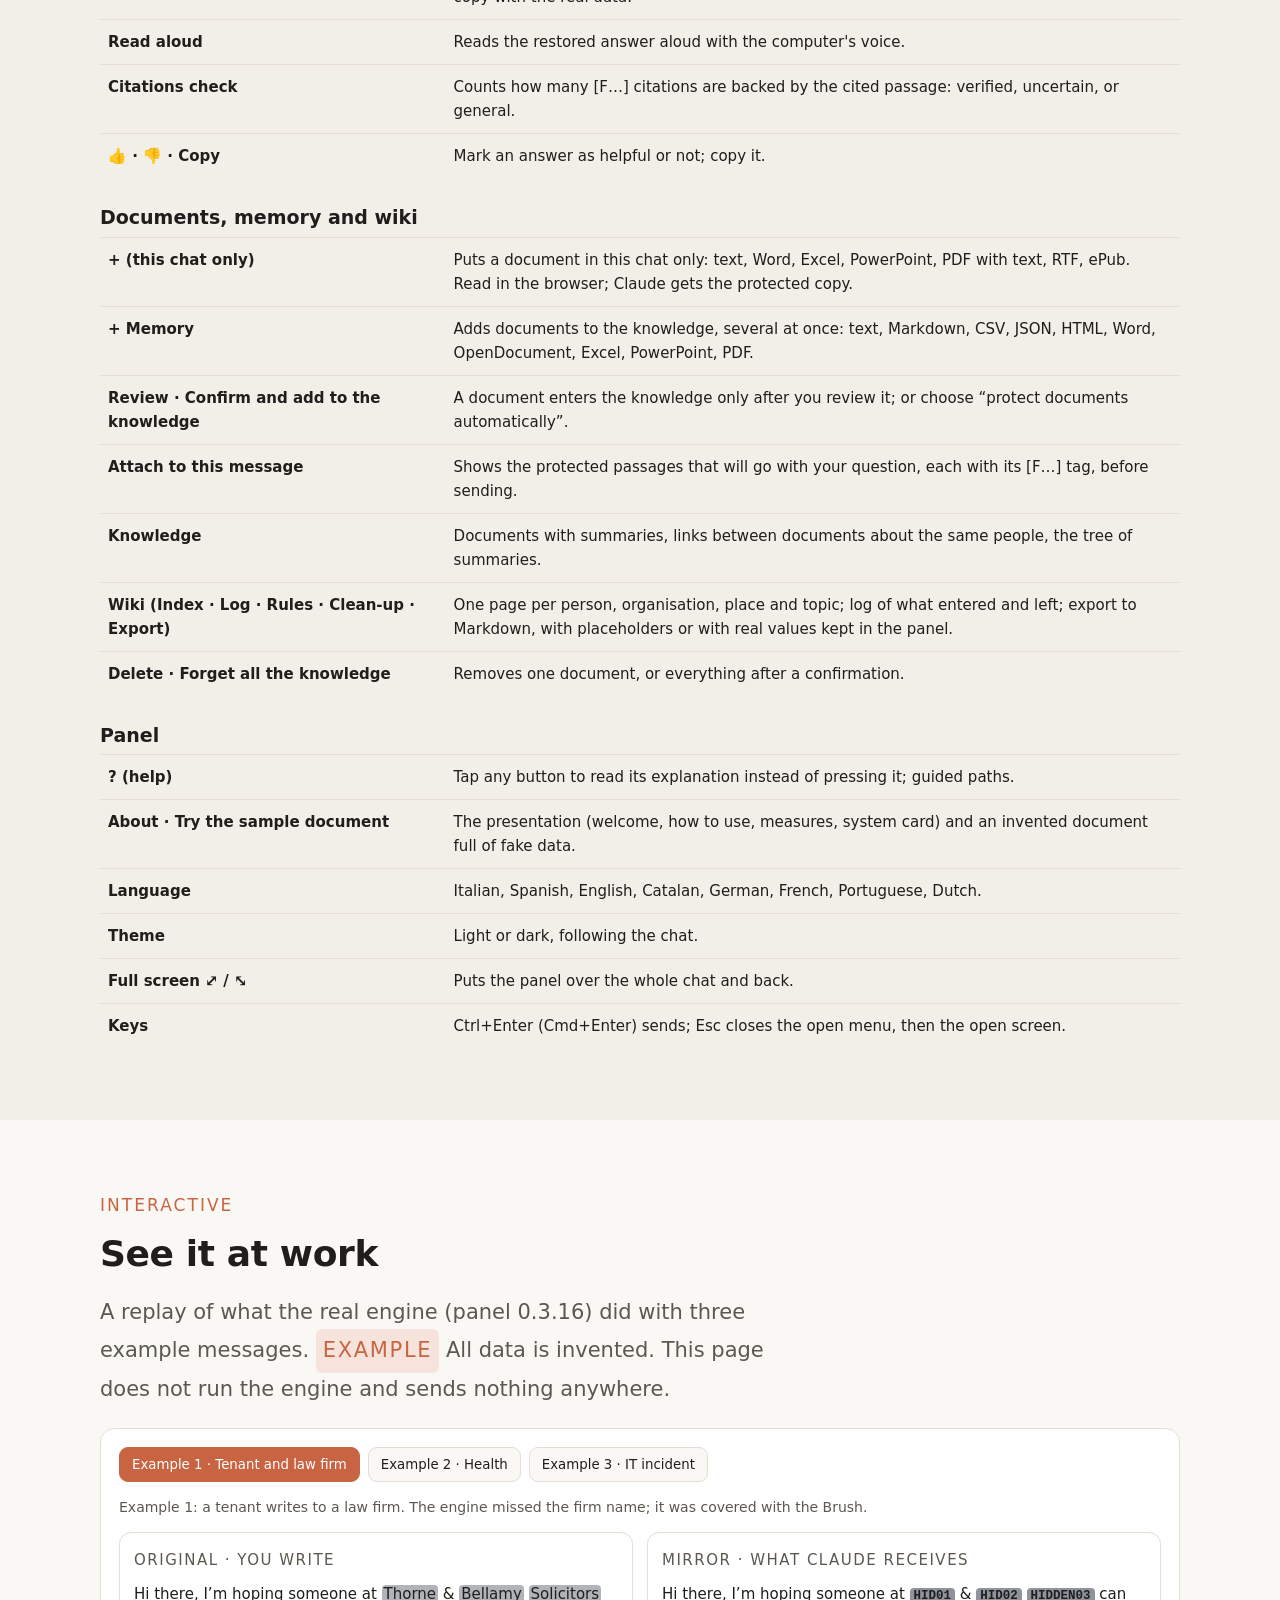
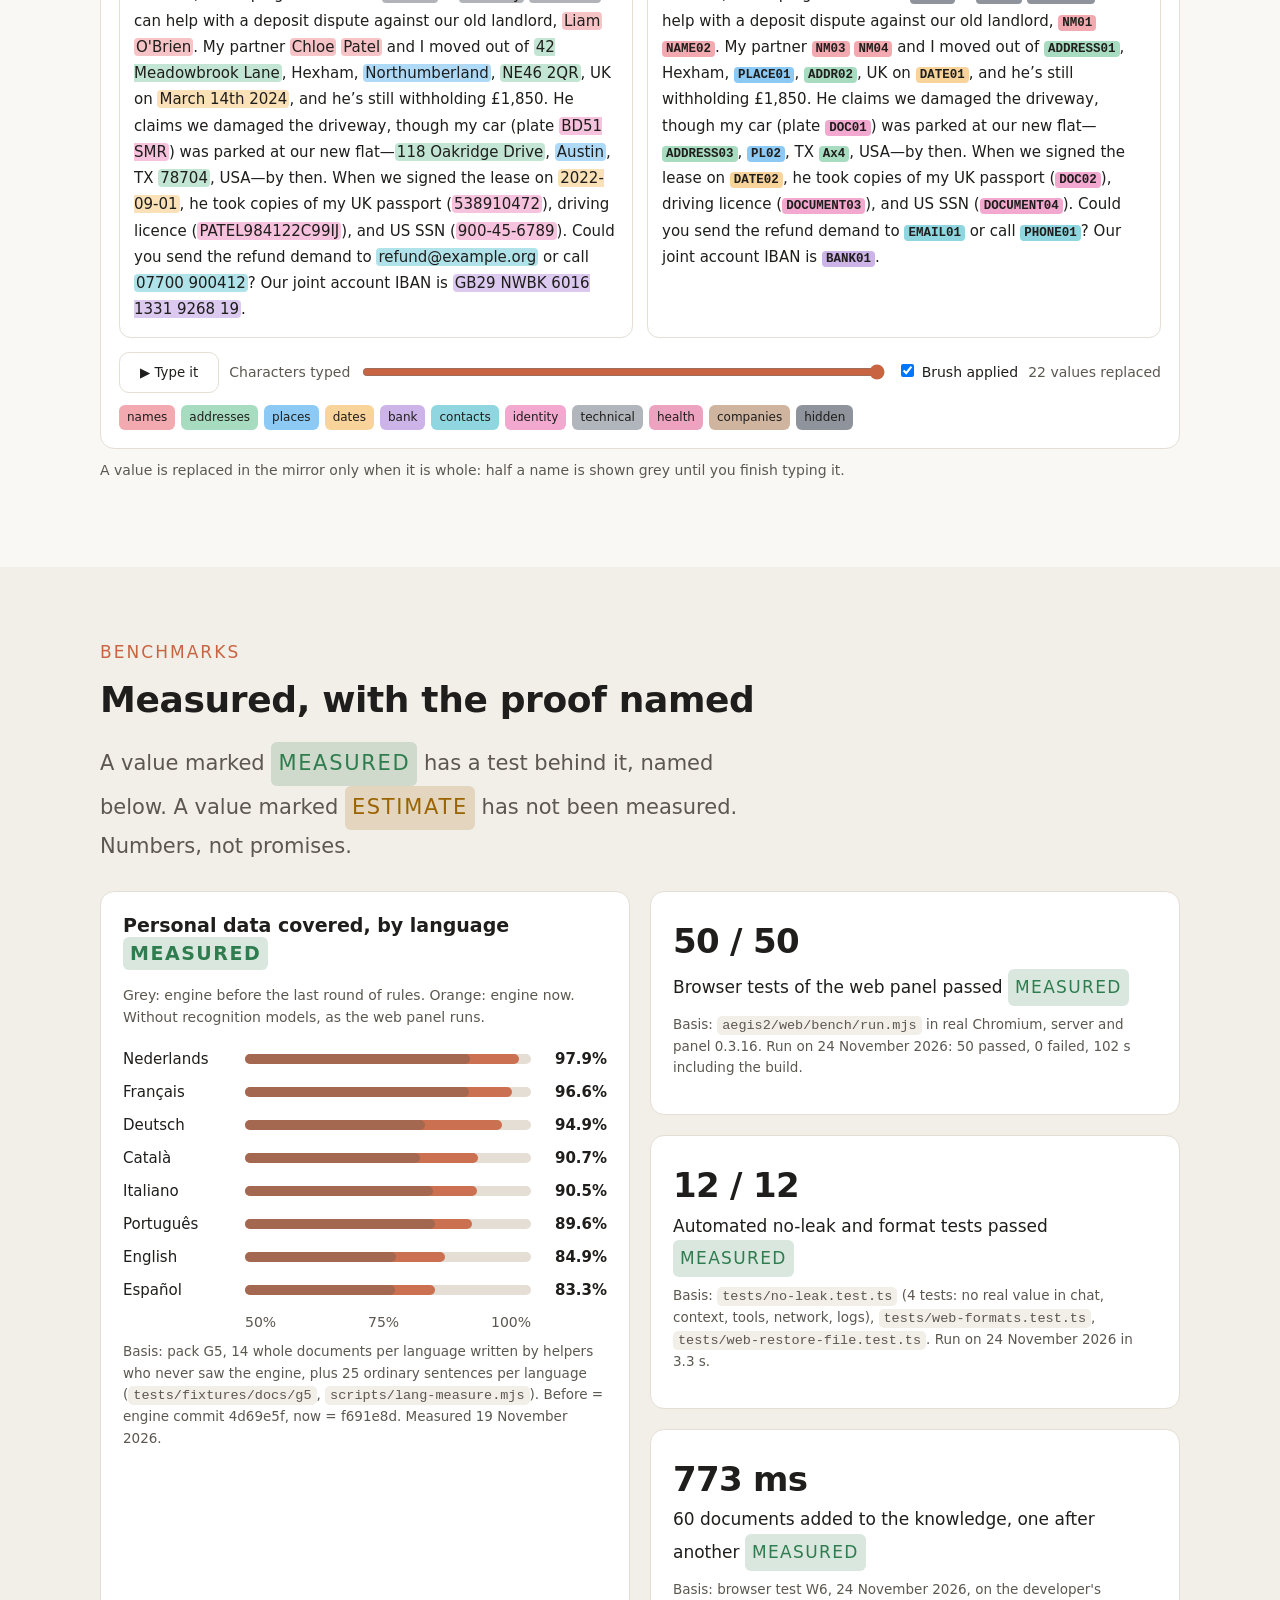
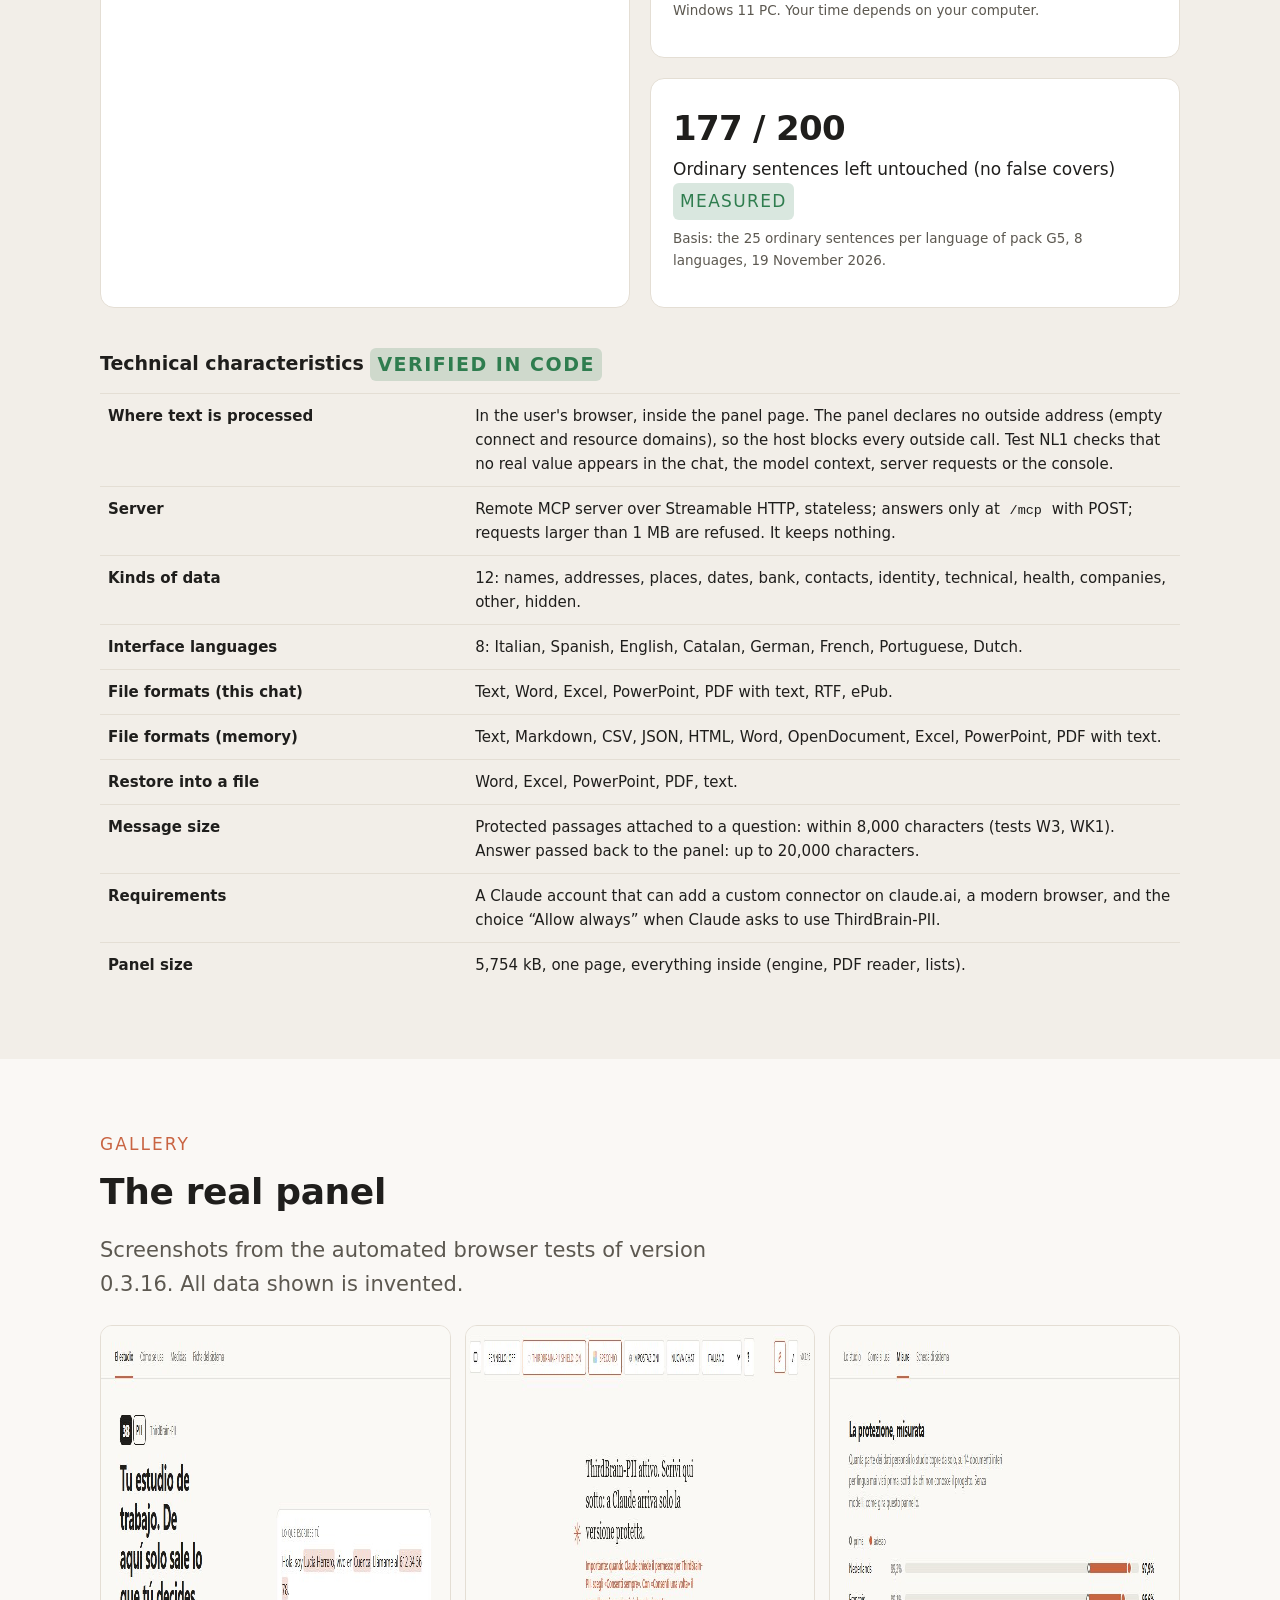
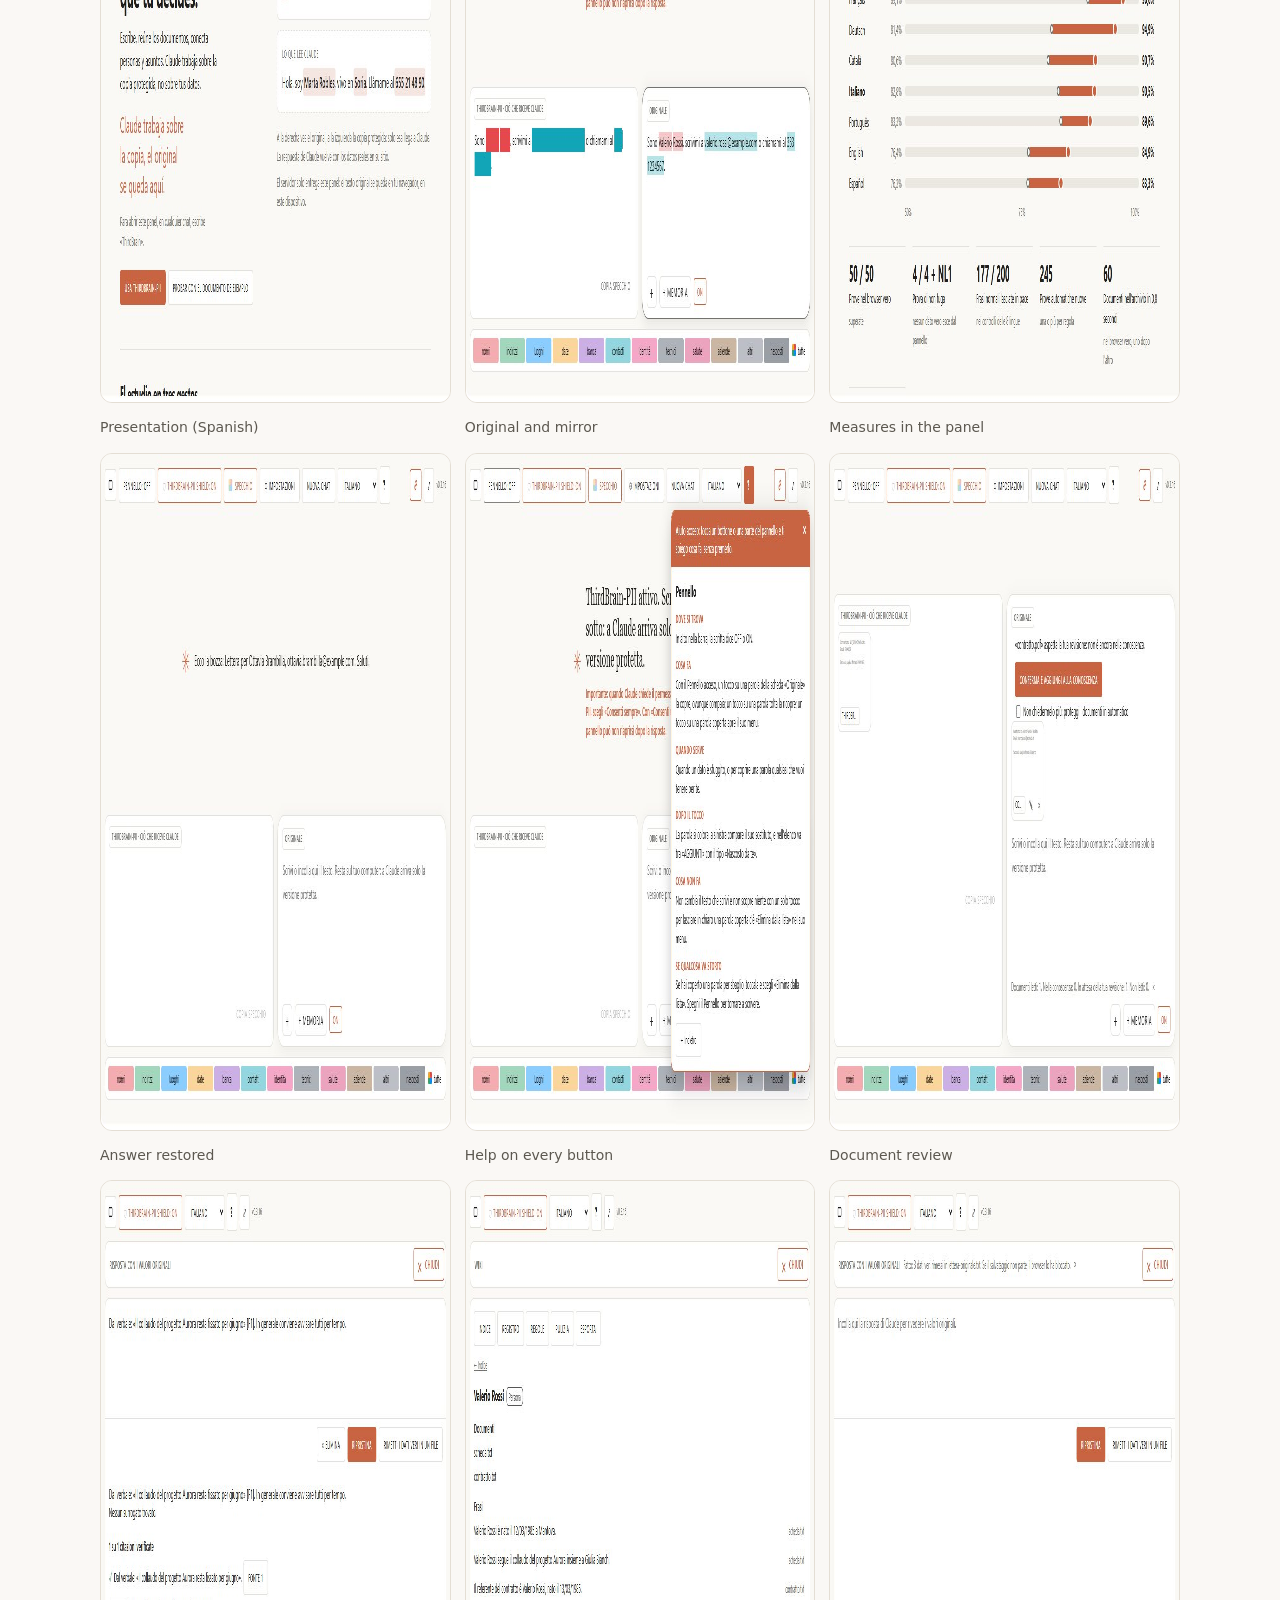
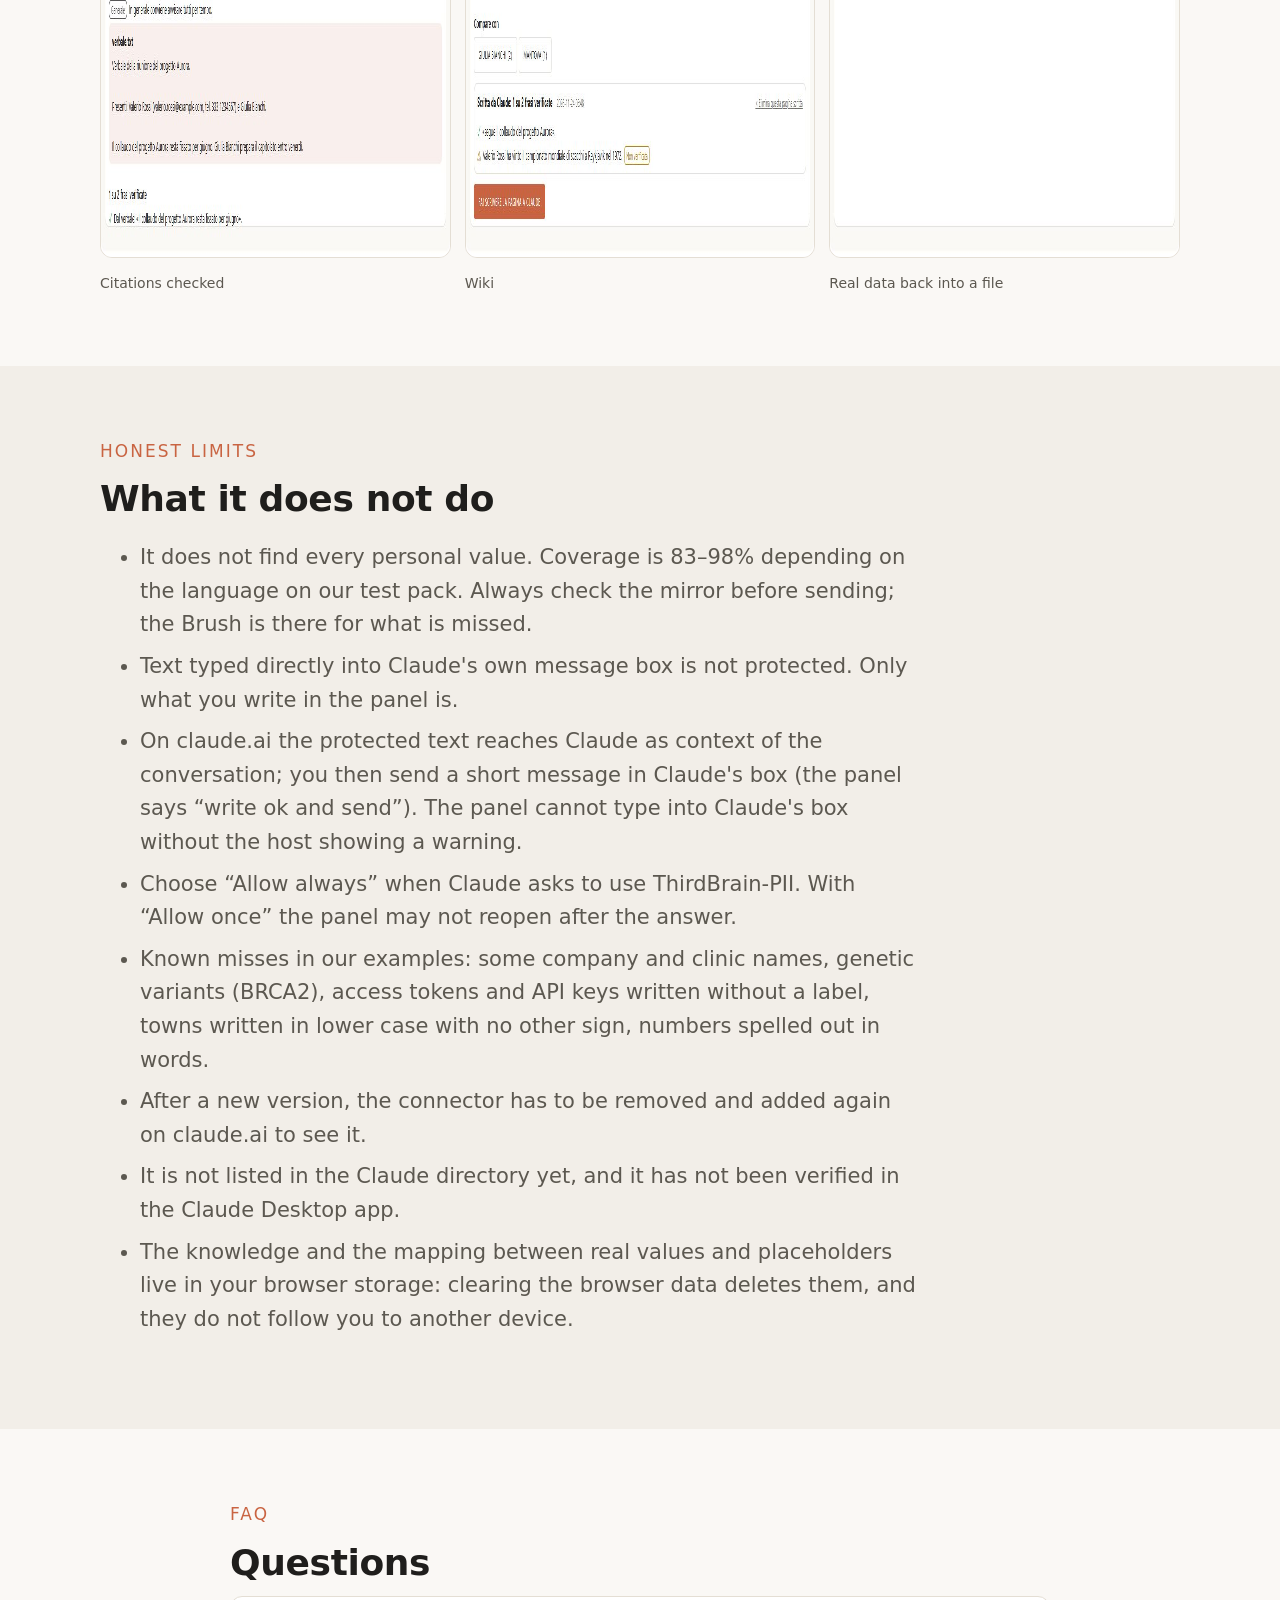
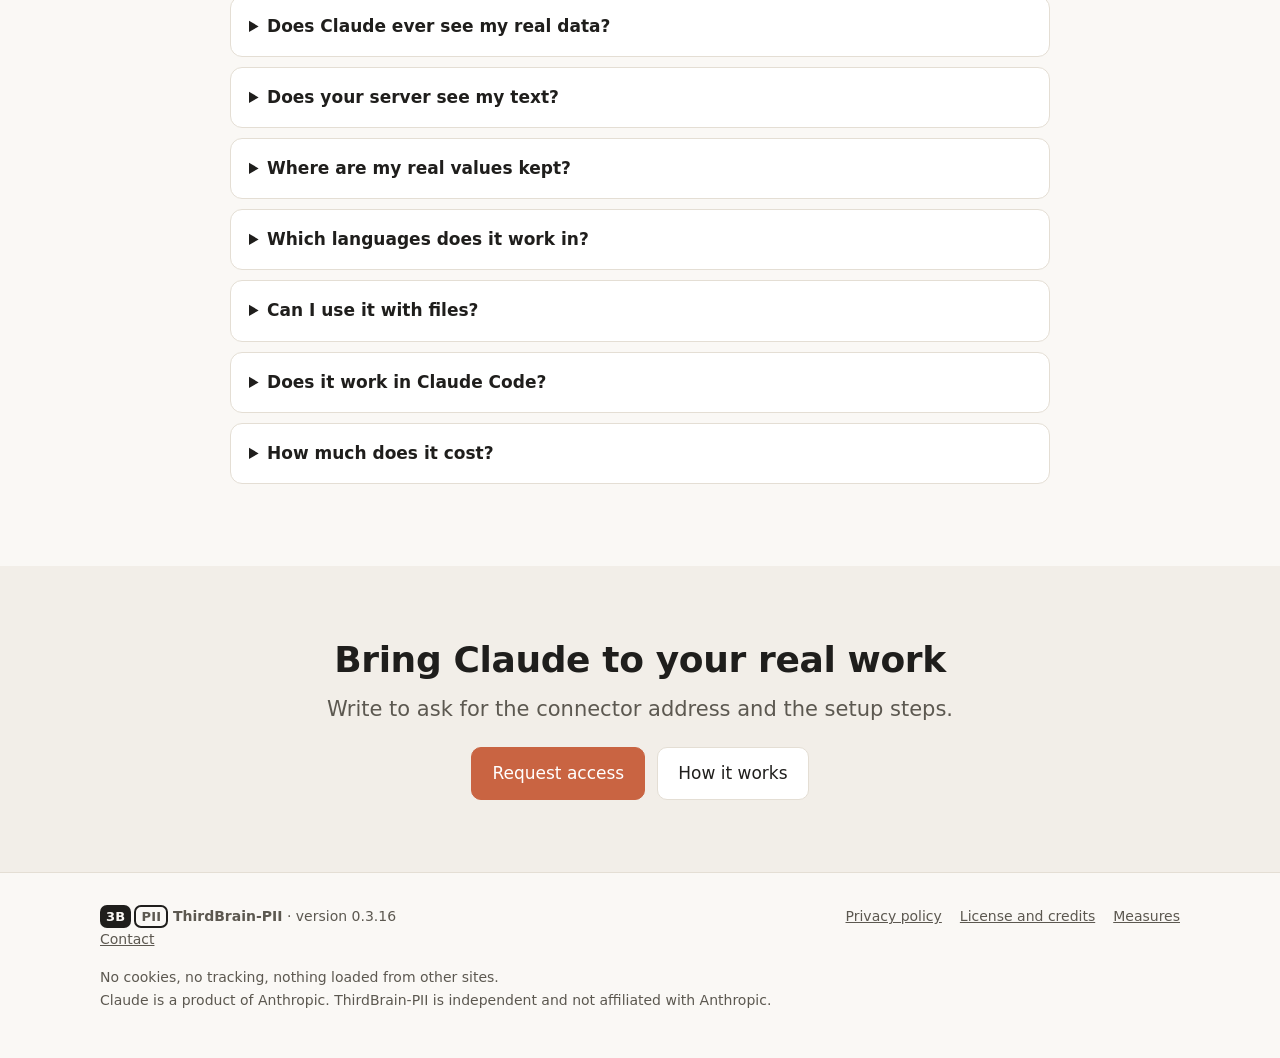
==== commit 391336a2: "Contact box for every MoniliAI site: messages arrive by email, the address is no longer shown in the" ====
--- a/index.html
+++ b/index.html
@@ -65,7 +65,7 @@
       <h1>Use Claude on real work. Keep real names to yourself.</h1>
       <p class="lead">You write in the ThirdBrain-PII panel, inside the chat. Names, addresses, contacts, ID numbers and health data are replaced with placeholders in your browser. Claude works on the protected copy; its answer comes back with your real data, only for you.</p>
       <div class="row">
-        <a class="btn primary" href="mailto:scrvlr80@gmail.com?subject=ThirdBrain-PII%20access%20request">Request access</a>
+        <a class="btn primary" href="https://monili-vlr.github.io/#contact" data-mai-contact="ThirdBrain-PII access request">Request access</a>
         <a class="btn" href="#try">Try the example</a>
       </div>
       <p class="hero-note">Works in claude.ai as a custom connector. Version 0.3.16. Not yet listed in the Claude directory.</p>
@@ -304,14 +304,14 @@
   <div class="wrap">
     <h2>Bring Claude to your real work</h2>
     <p class="lead" style="margin:0 auto">Write to ask for the connector address and the setup steps.</p>
-    <div class="row"><a class="btn primary" href="mailto:scrvlr80@gmail.com?subject=ThirdBrain-PII%20access%20request">Request access</a><a class="btn" href="#how">How it works</a></div>
+    <div class="row"><a class="btn primary" href="https://monili-vlr.github.io/#contact" data-mai-contact="ThirdBrain-PII access request">Request access</a><a class="btn" href="#how">How it works</a></div>
   </div>
 </section>
 </main>
 
 <footer class="site">
   <div class="wrap">
-    <div><span class="logo" aria-hidden="true"><span class="b3">3B</span><span class="pii">PII</span></span> <strong>ThirdBrain-PII</strong> · version 0.3.16<br>Contact: <a href="mailto:scrvlr80@gmail.com">scrvlr80@gmail.com</a></div>
+    <div><span class="logo" aria-hidden="true"><span class="b3">3B</span><span class="pii">PII</span></span> <strong>ThirdBrain-PII</strong> · version 0.3.16<br><a href="https://monili-vlr.github.io/#contact" data-mai-contact="ThirdBrain-PII">Contact</a></div>
     <ul>
       <li><a href="privacy.html">Privacy policy</a></li>
       <li><a href="license.html">License and credits</a></li>
@@ -323,7 +323,7 @@
 
 <dialog class="lightbox" aria-label="Image viewer">
   <div class="lb-inner">
-    <img src="" alt="">
+    <img alt="">
     <button class="lb-btn lb-prev" aria-label="Previous image">‹</button>
     <button class="lb-btn lb-next" aria-label="Next image">›</button>
     <button class="lb-close" aria-label="Close">×</button>
@@ -340,5 +340,6 @@
   document.getElementById('bars').innerHTML = M.map(([n, b, a]) => `<div class="bar-row"><span>${n}</span><span class="bar-track" role="img" aria-label="${n}: ${b}% before, ${a}% now"><span class="bar-after" style="width:${pct(a)}"></span><span class="bar-before" style="width:${pct(b)}"></span></span><span class="bar-val">${a.toFixed(1)}%</span></div>`).join('') + '<div class="small muted" style="display:flex;justify-content:space-between;margin-left:122px;margin-right:76px"><span>50%</span><span>75%</span><span>100%</span></div>';
 })();
 </script>
+<script src="https://monili-vlr.github.io/contact.js" defer></script>
 </body>
 </html>
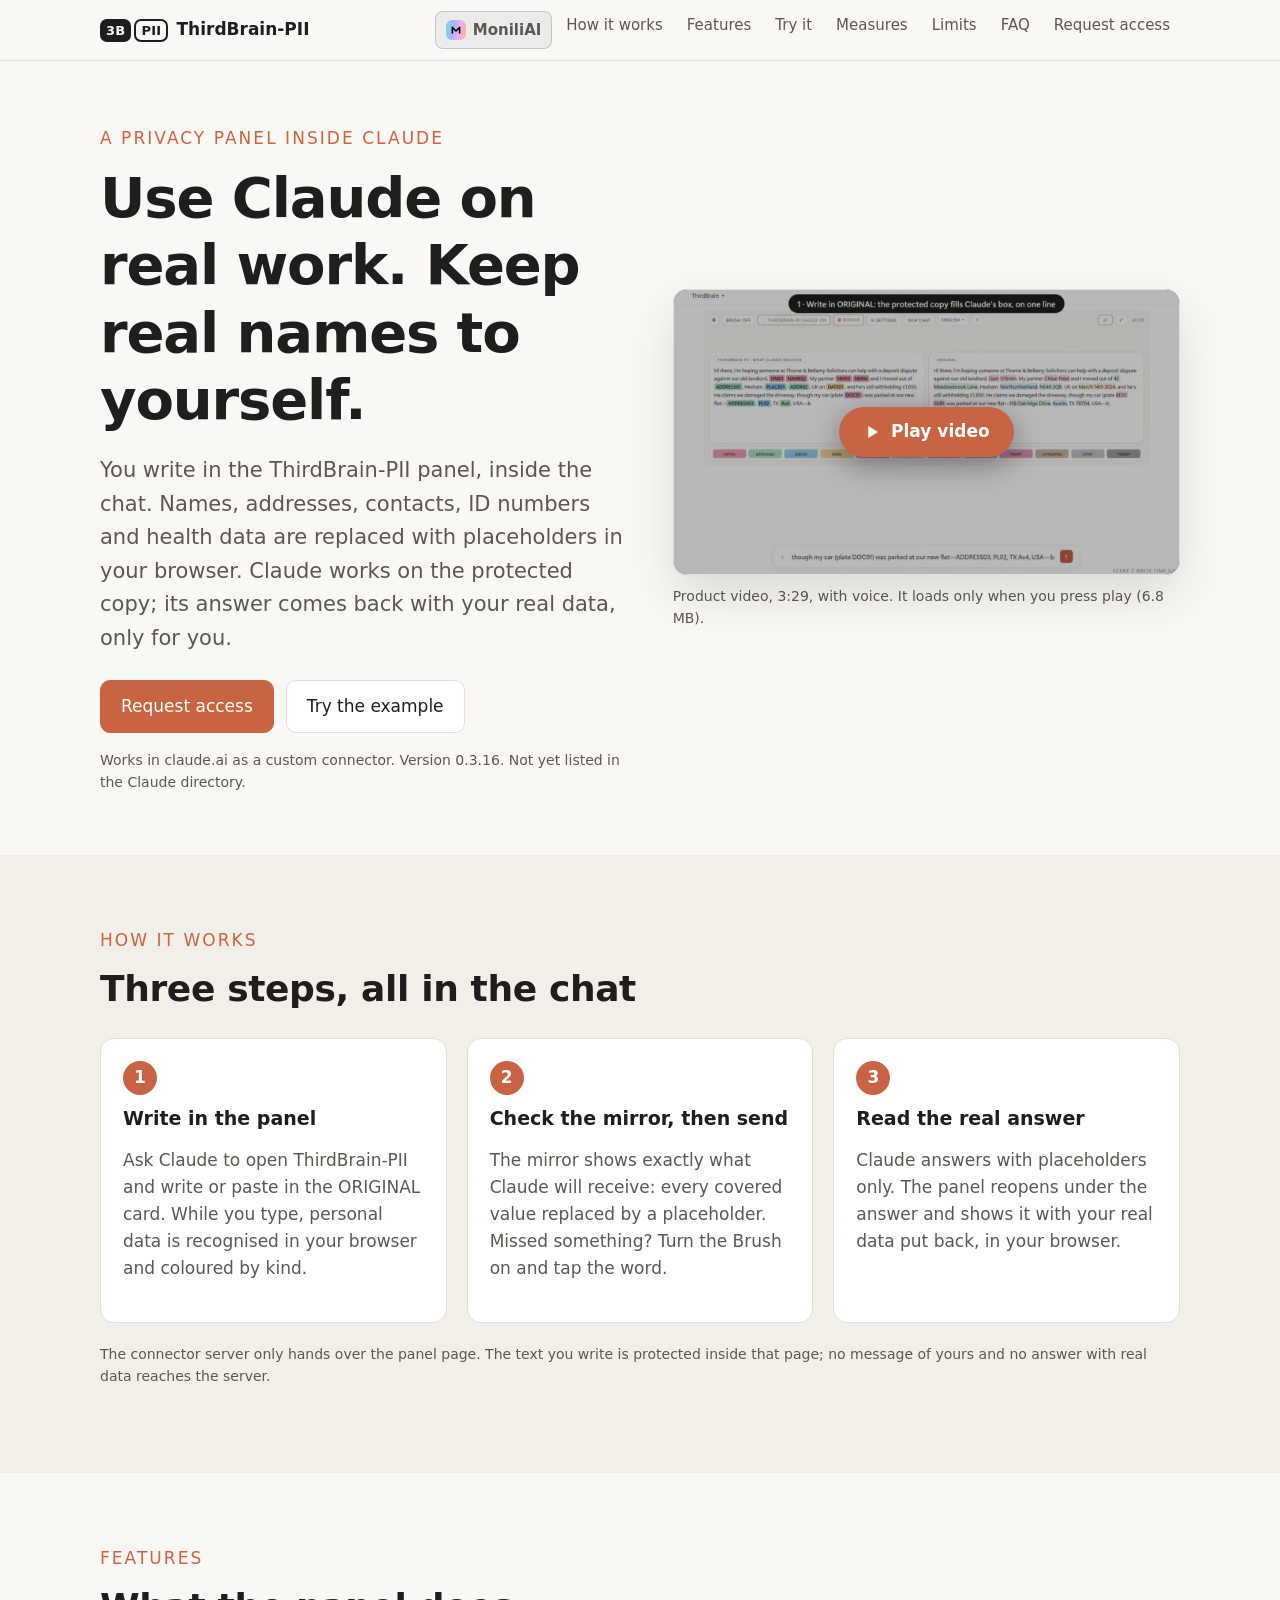
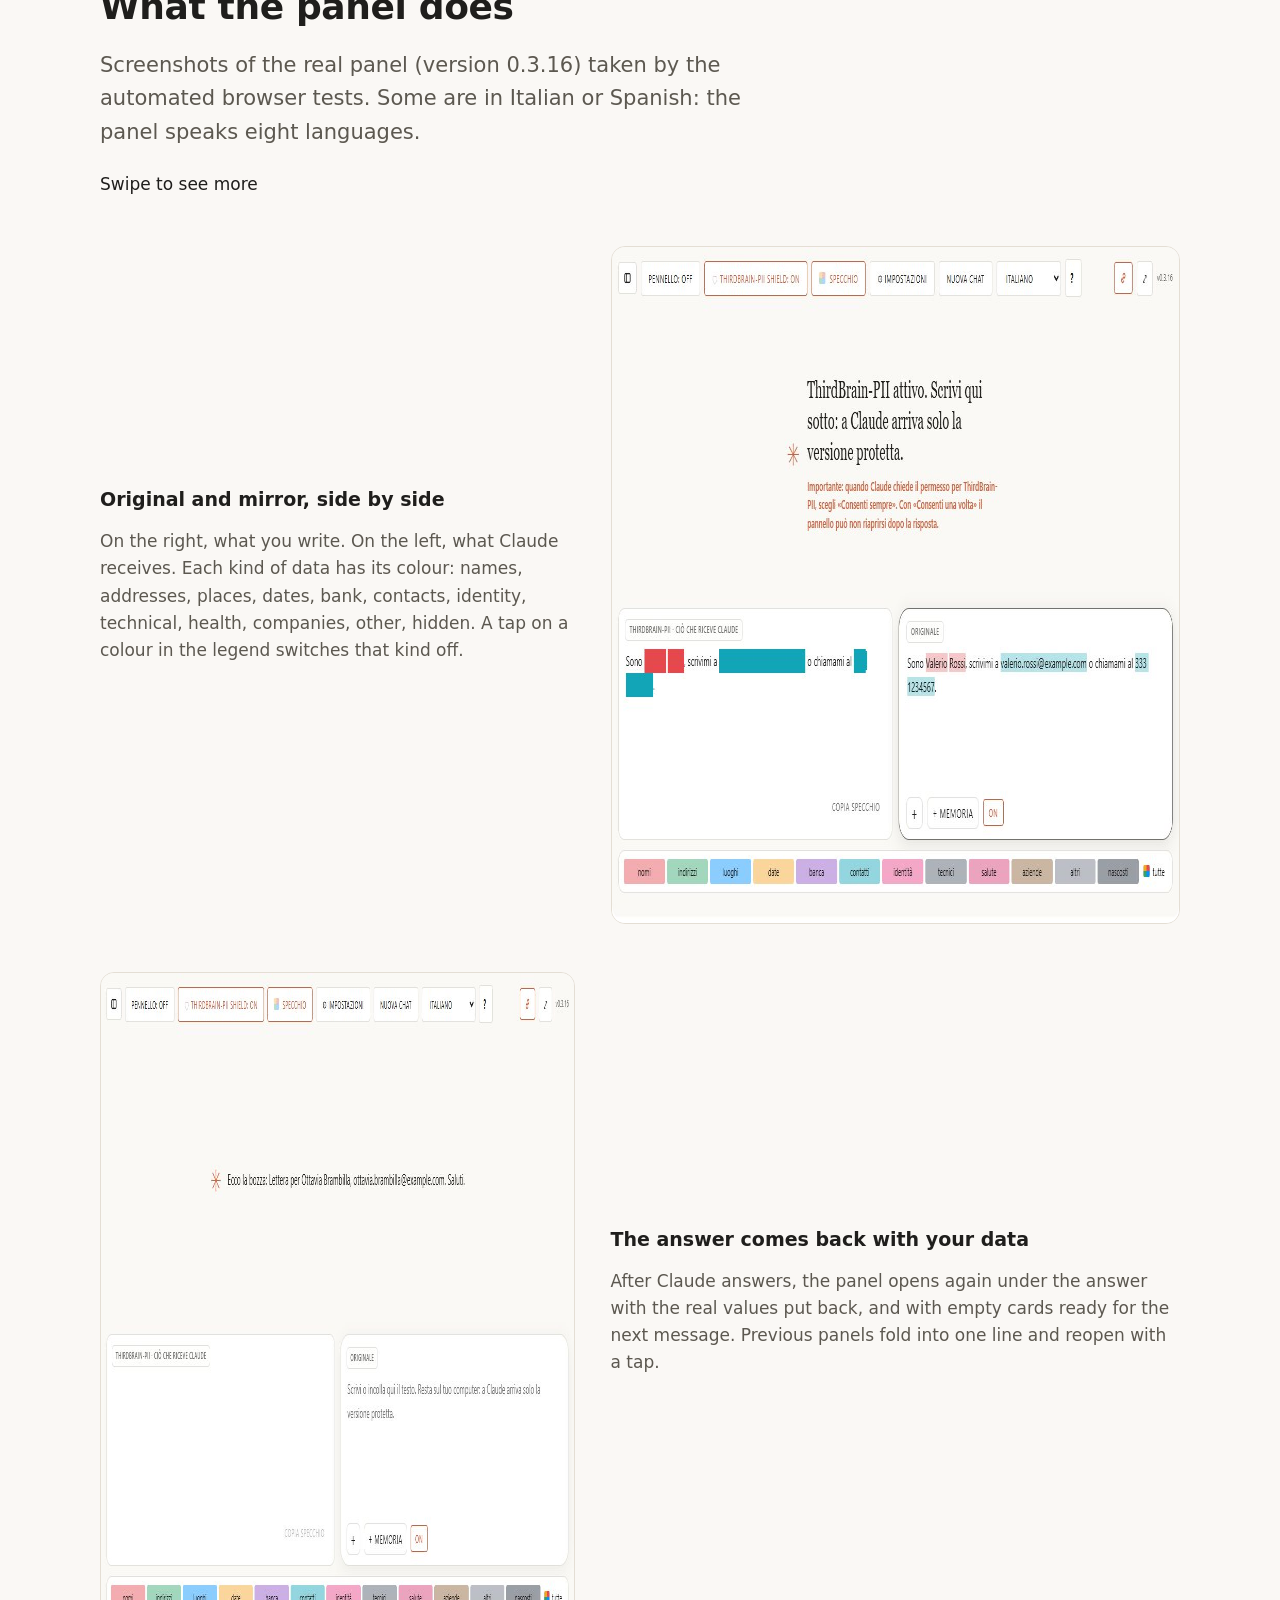
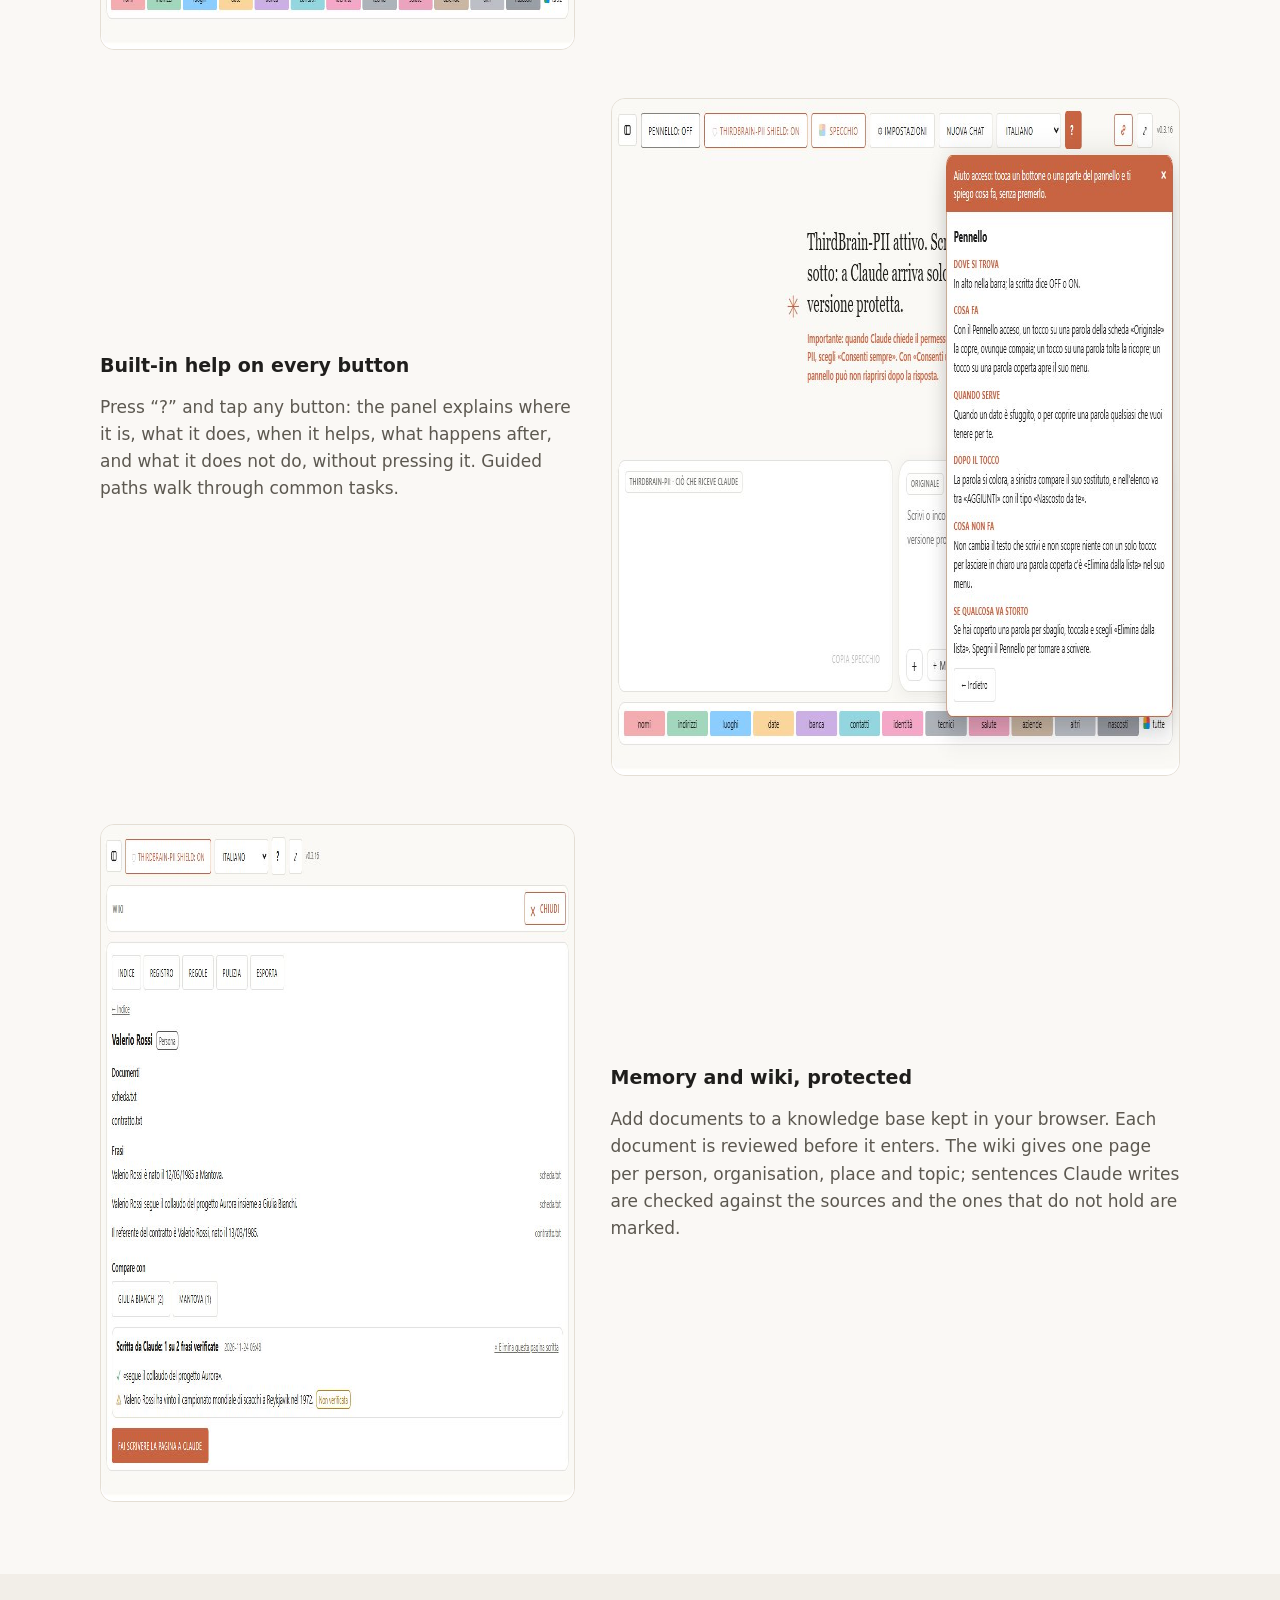
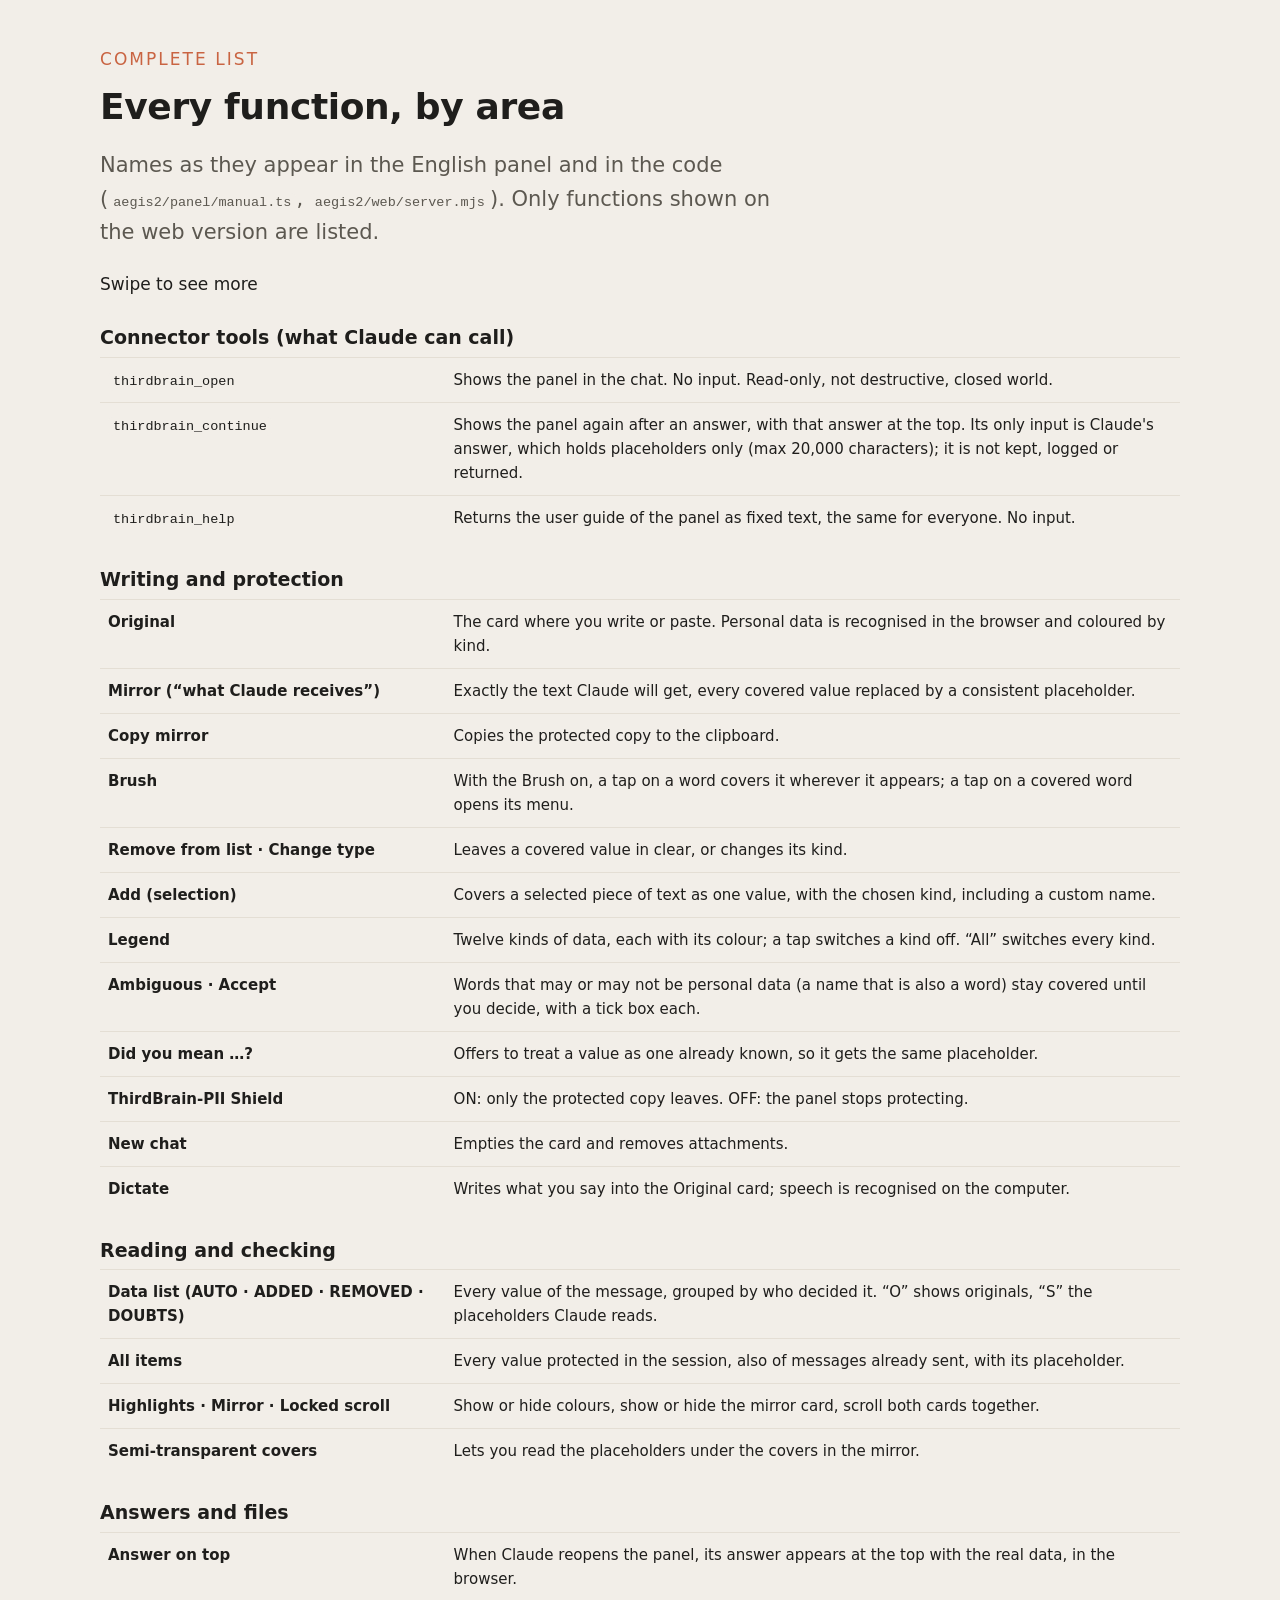
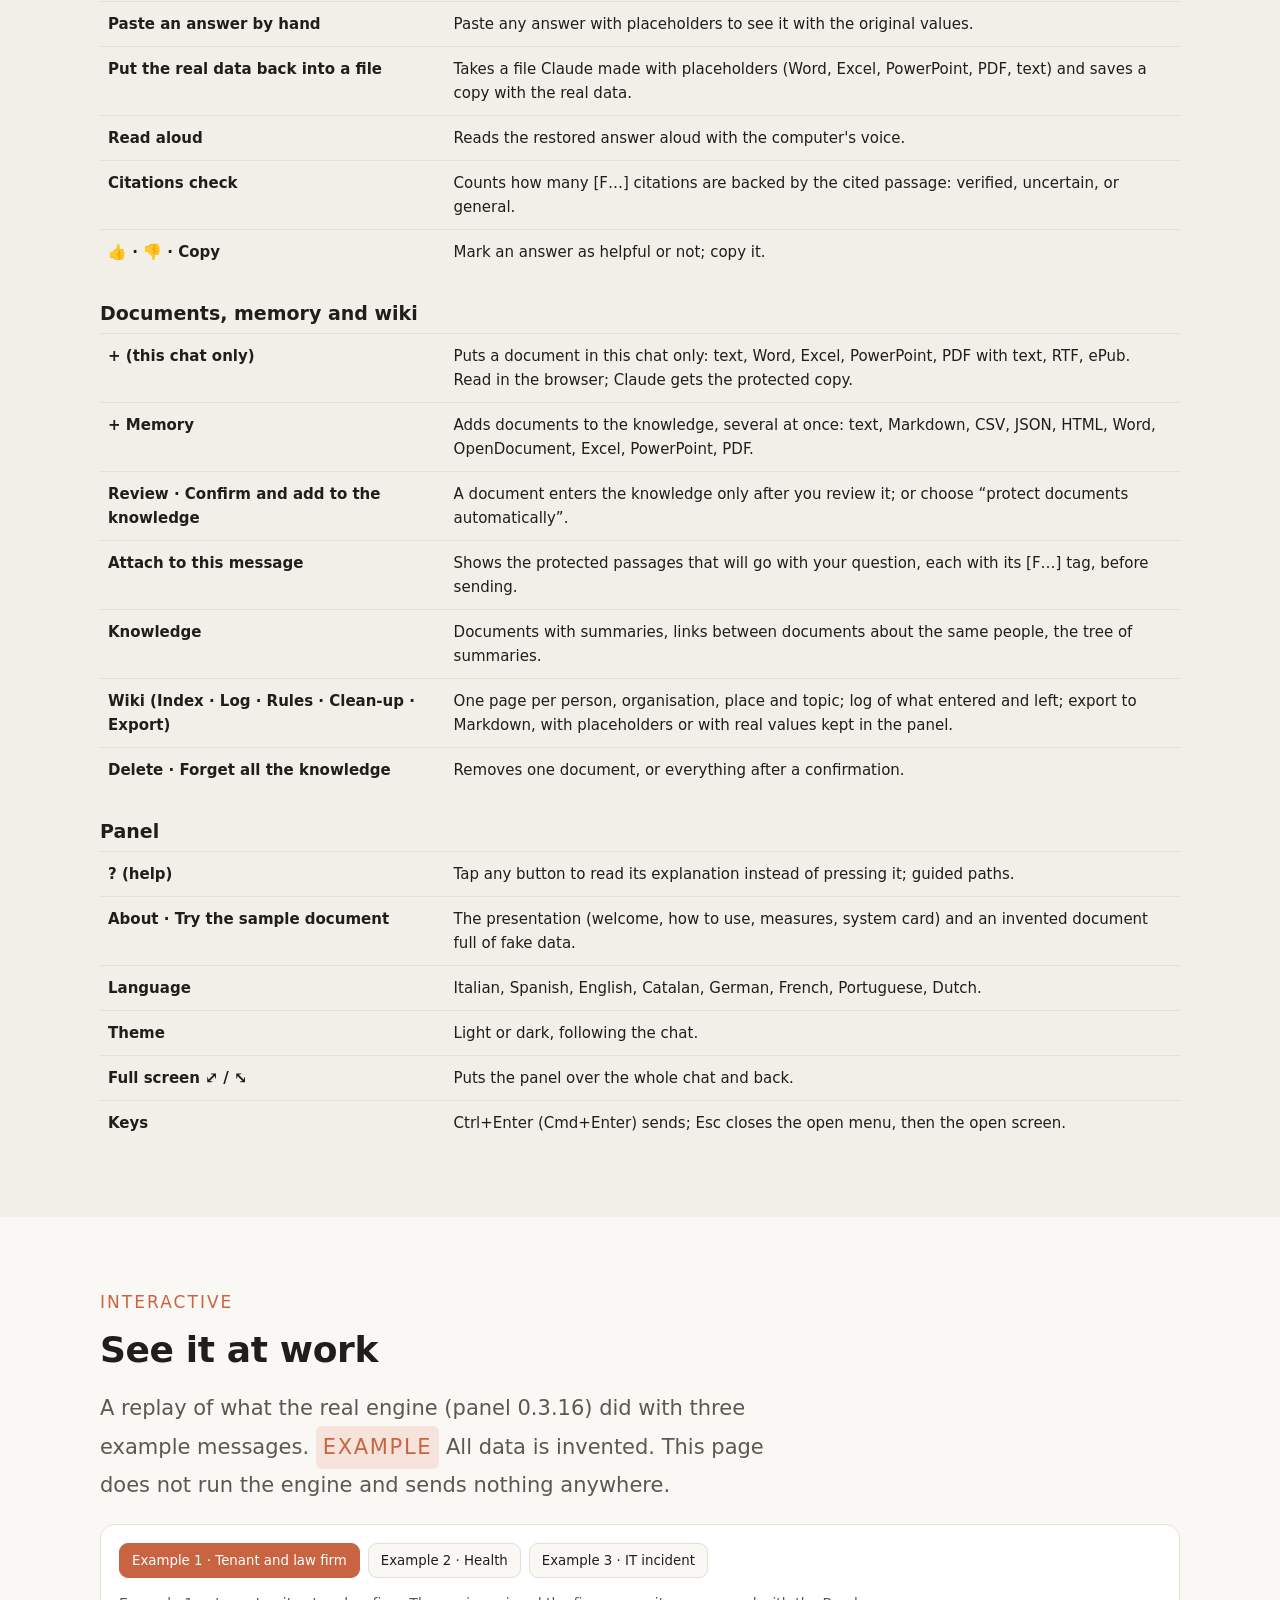
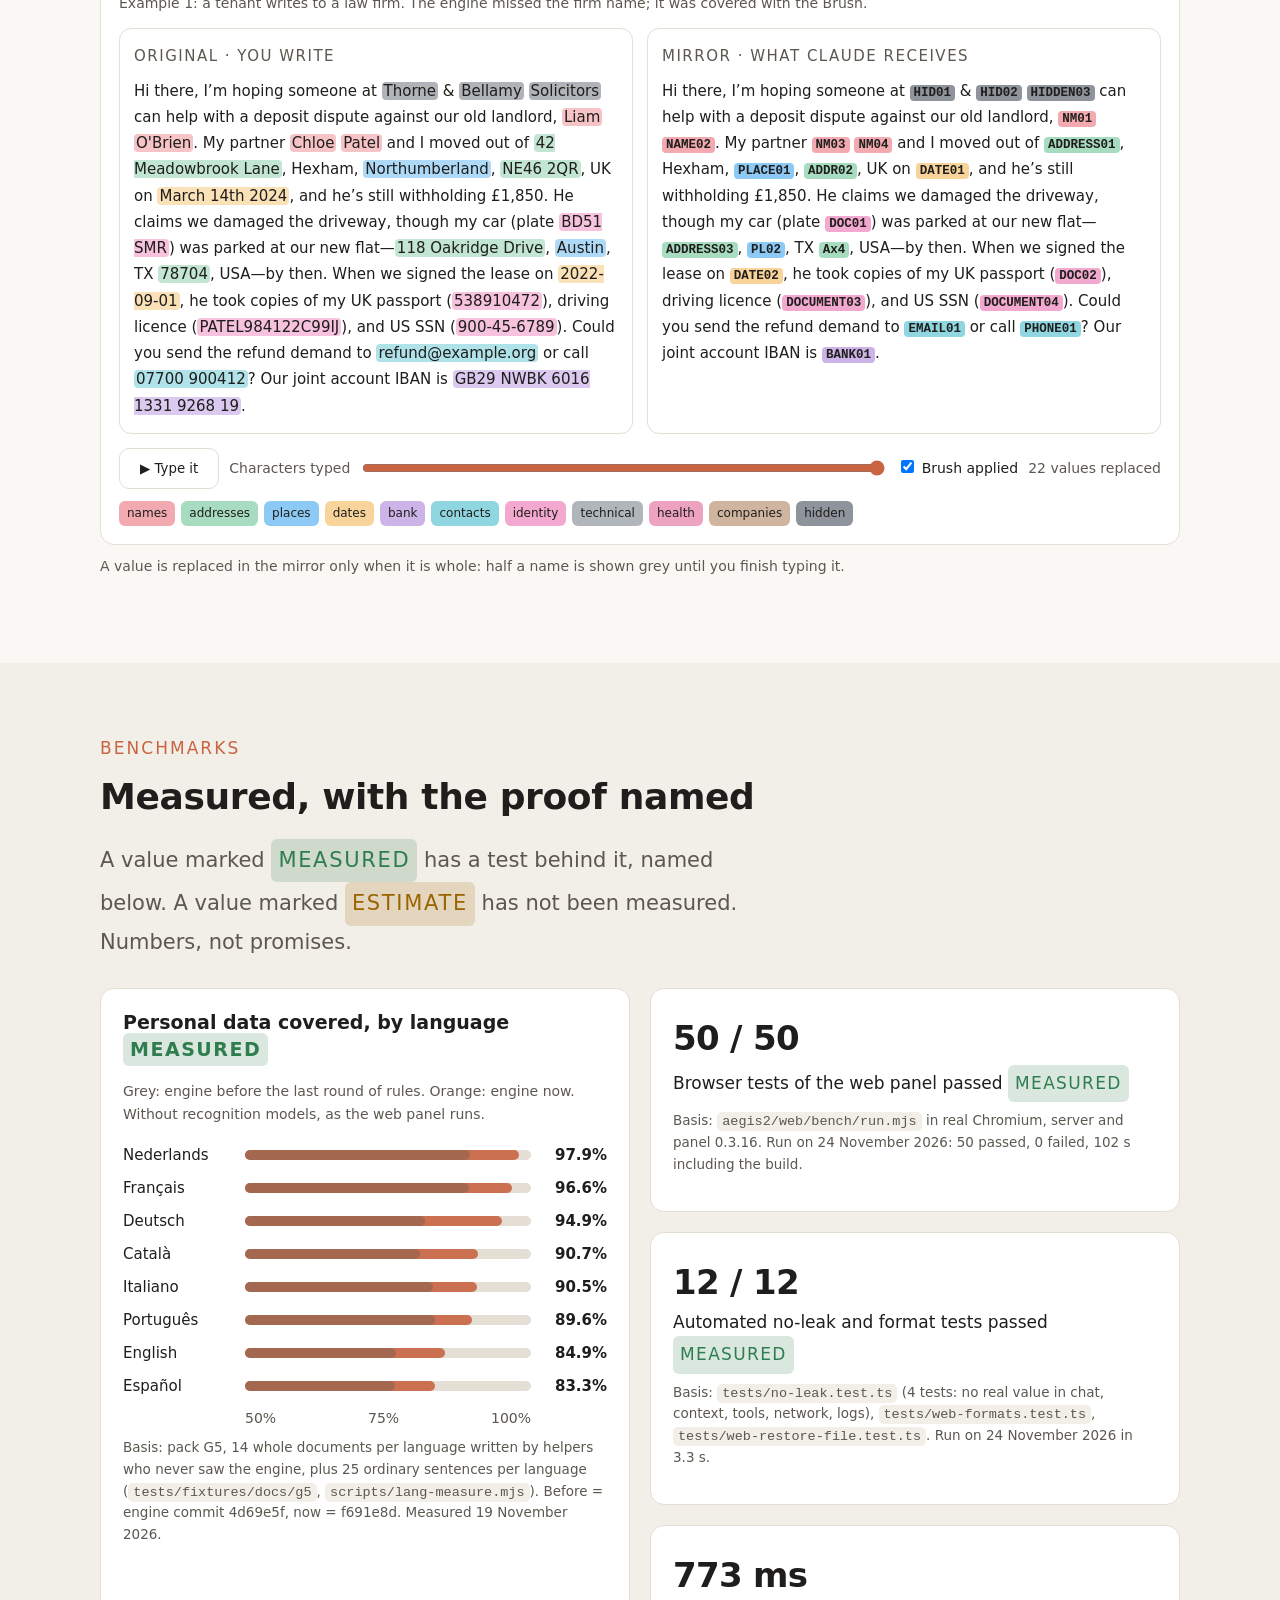
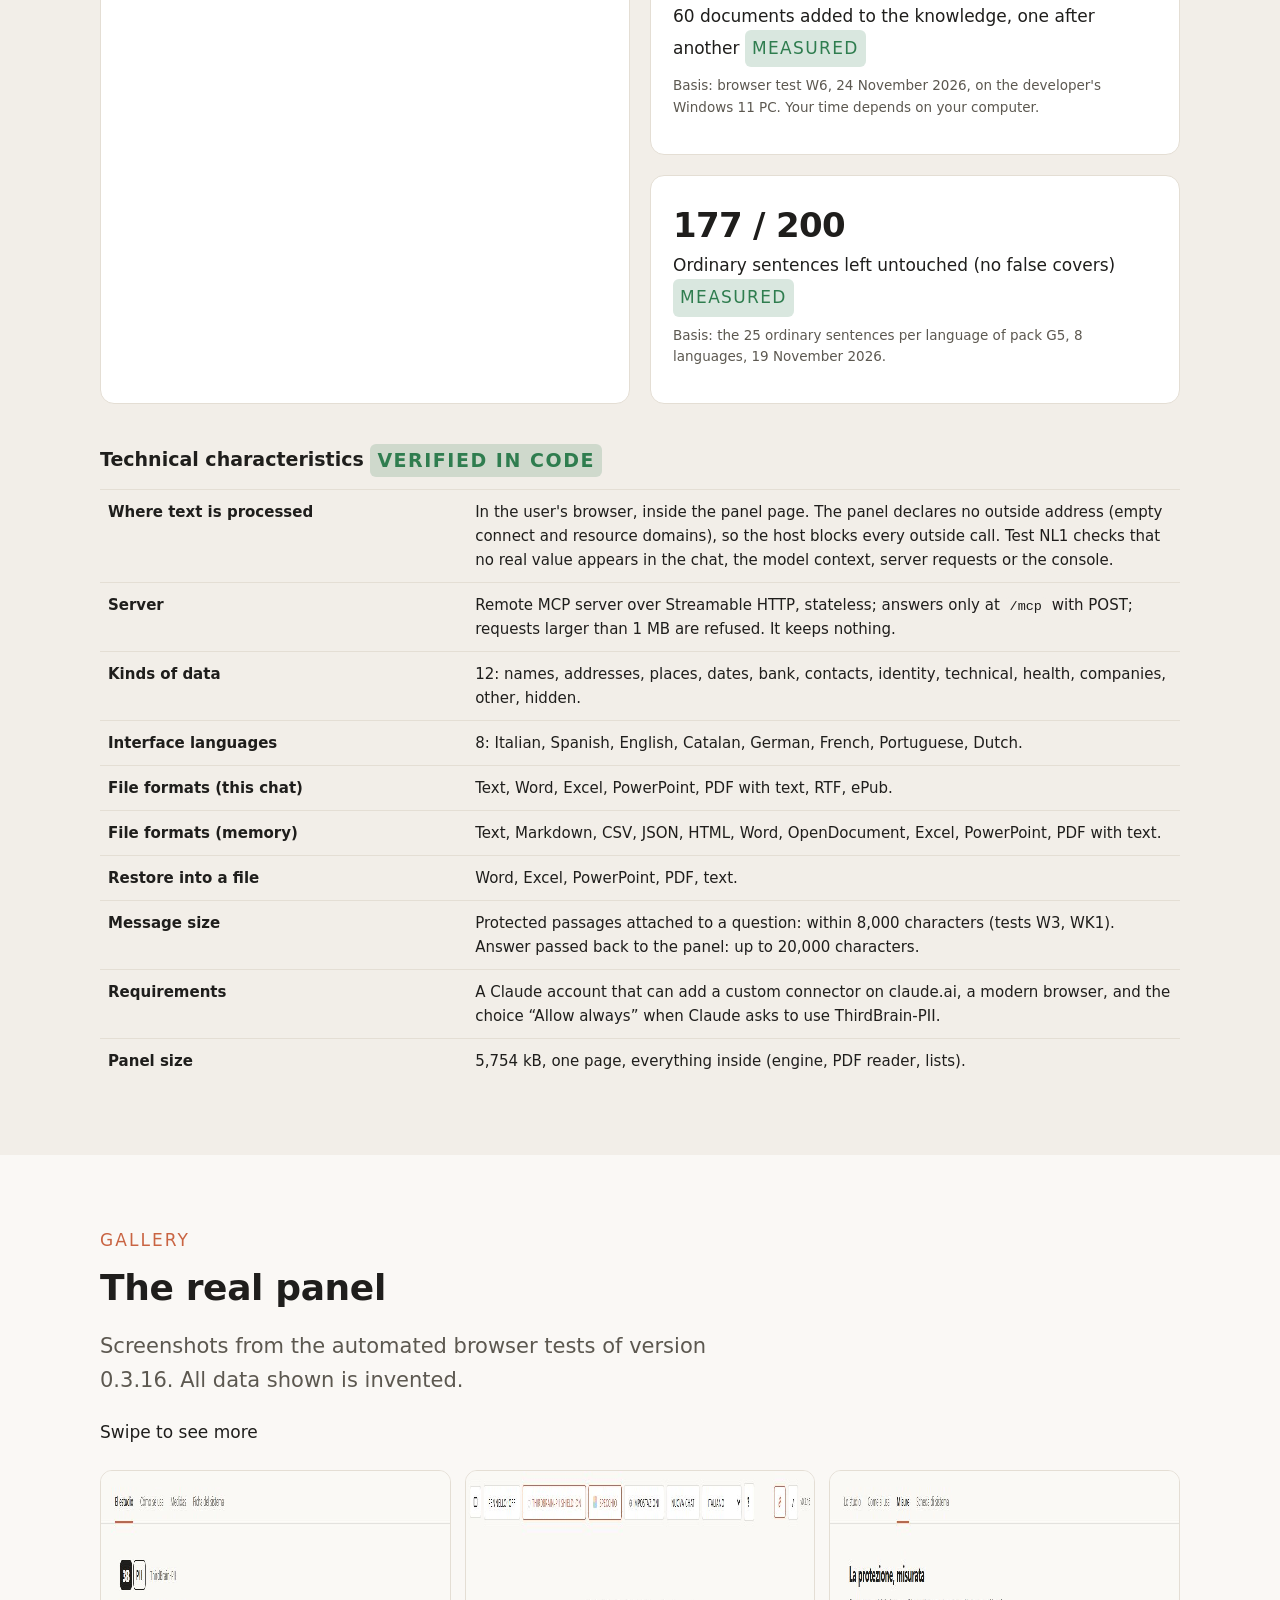
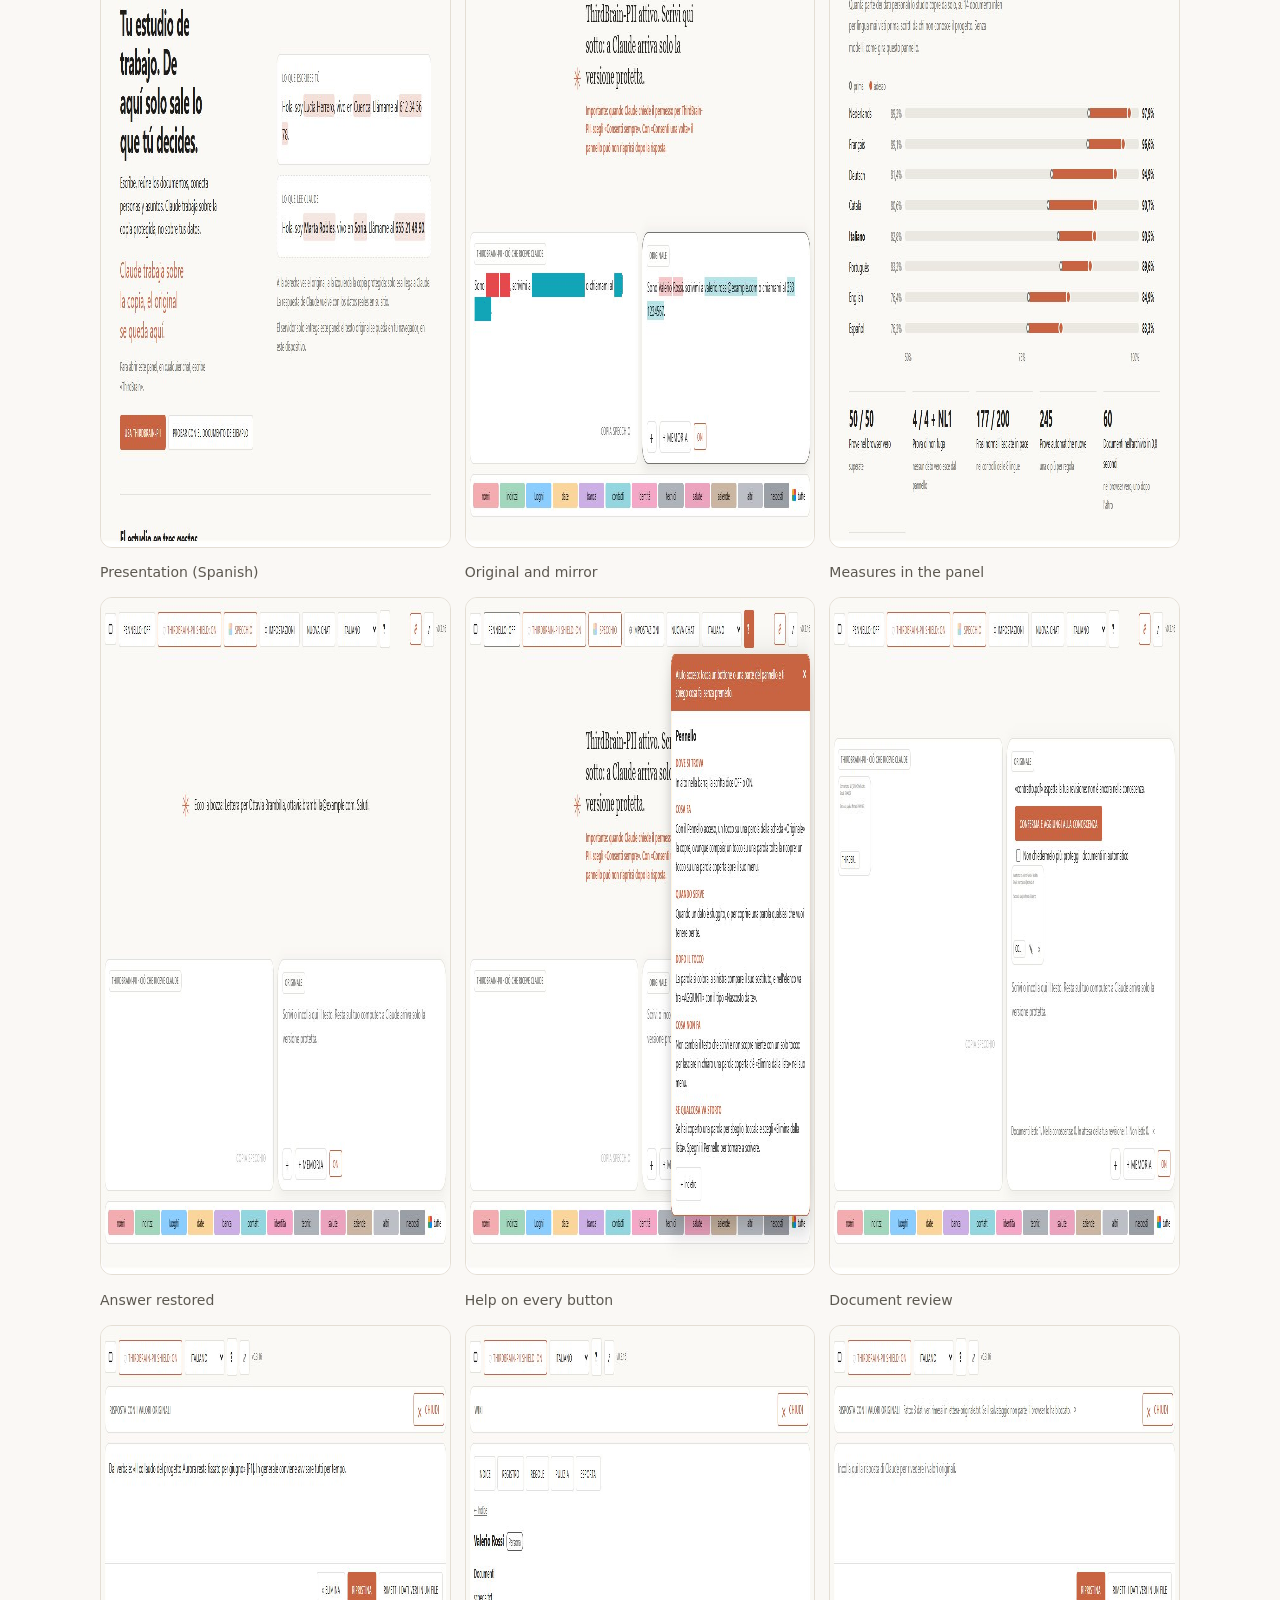
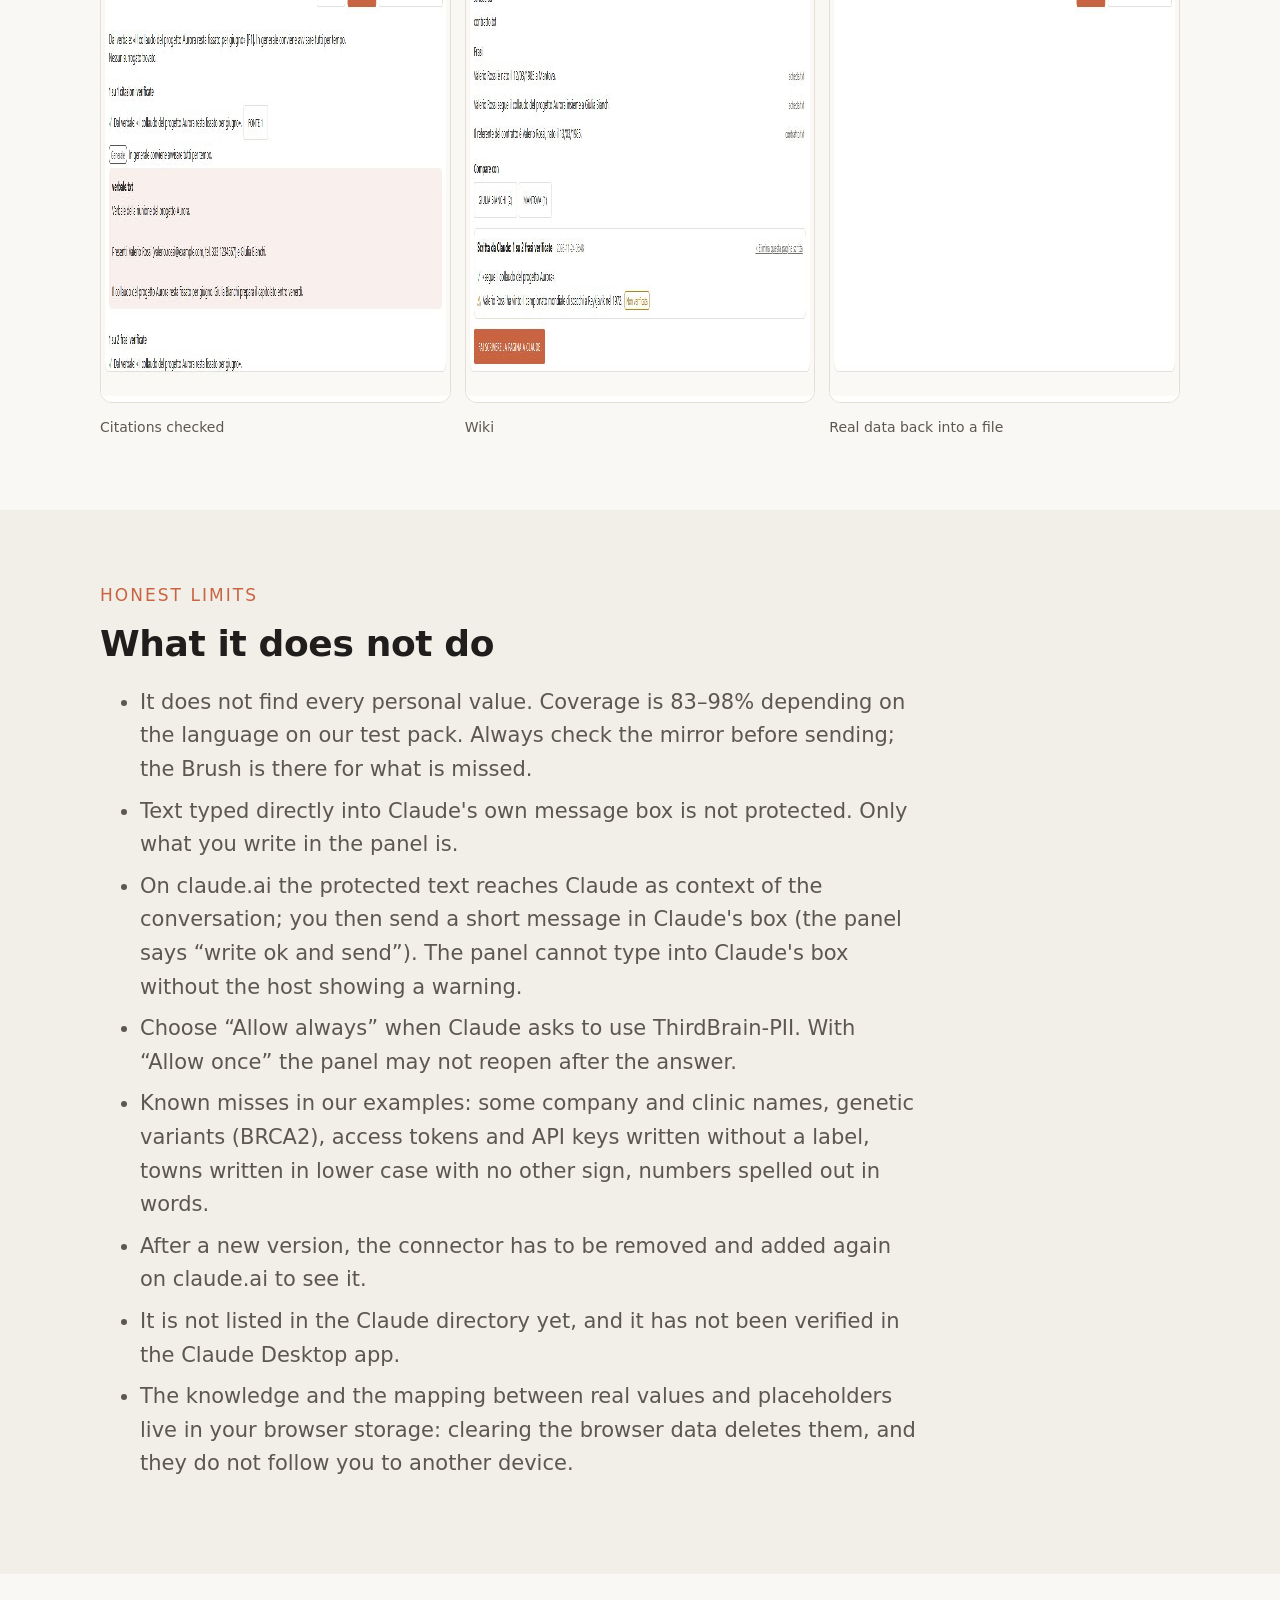
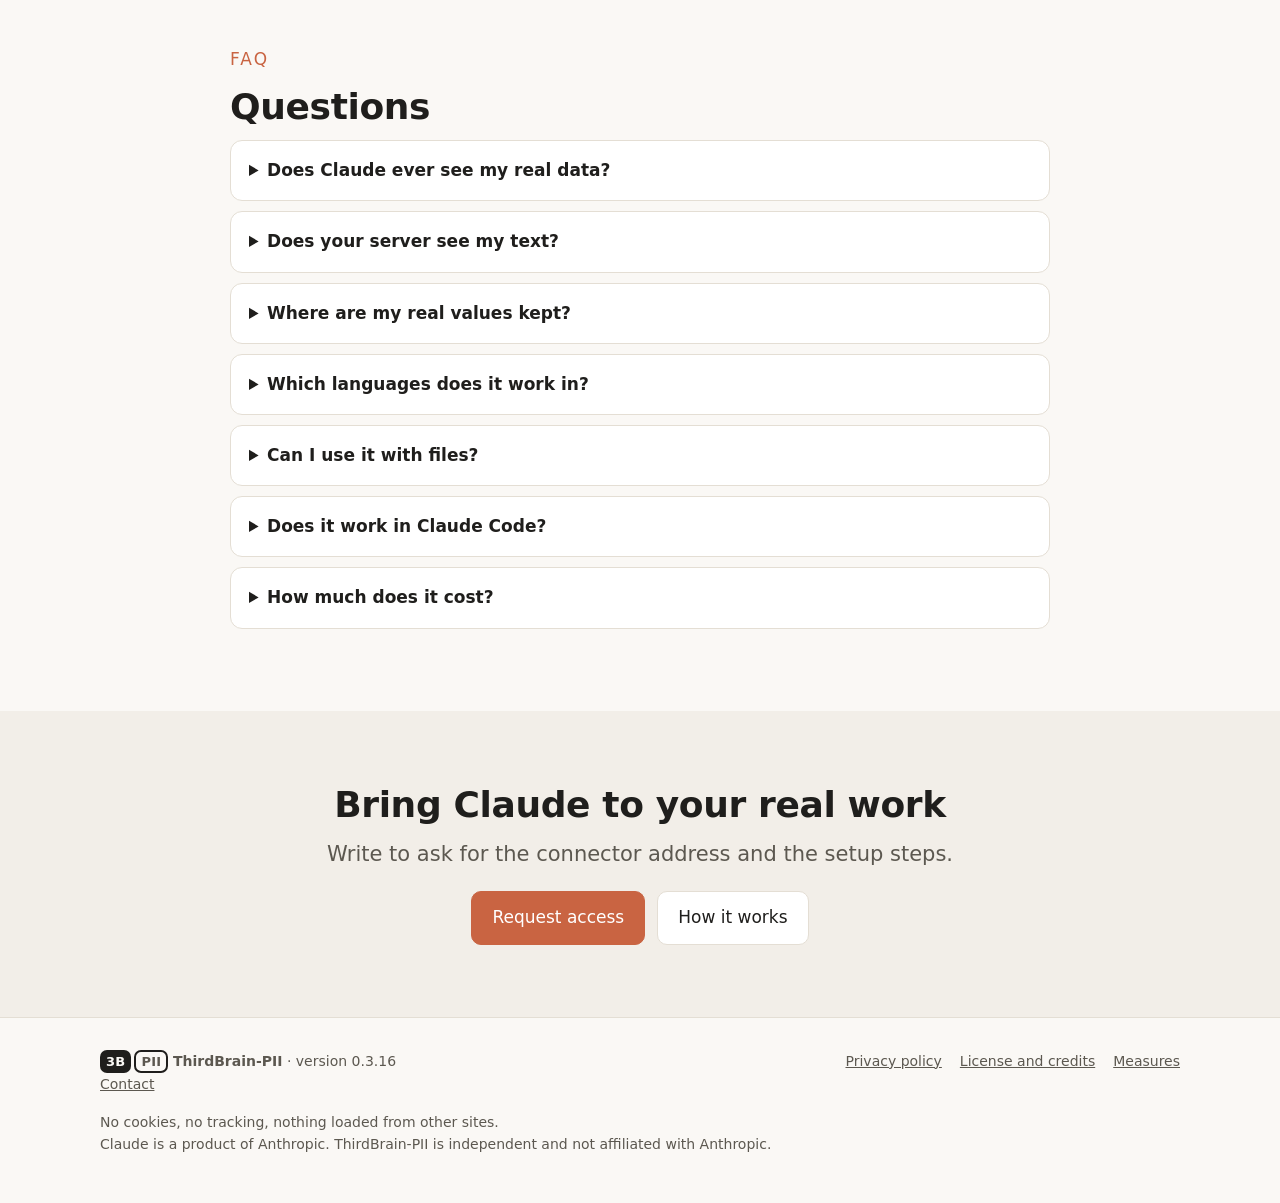
==== commit 4e36fb74: "Phone layout: long card groups swipe sideways, tables become cards (shared mobile.css) Co-Authored-B" ====
--- a/index.html
+++ b/index.html
@@ -35,6 +35,7 @@
 .mai-home:hover{border-color:#A5B4FC;text-decoration:none}
 .mai-home i{width:20px;height:20px;border-radius:6px;display:grid;place-items:center;background:linear-gradient(100deg,#5EEAD4,#A5B4FC 34%,#F0ABFC 66%,#FDBA74);flex:none}
 .mai-home i svg{width:12px;height:12px}</style>
+<link rel="stylesheet" href="https://monili-vlr.github.io/mobile.css">
 </head>
 <body>
 <a class="skip" href="#main">Skip to content</a>
@@ -99,7 +100,7 @@
     <h2>What the panel does</h2>
     <p class="lead">Screenshots of the real panel (version 0.3.16) taken by the automated browser tests. Some are in Italian or Spanish: the panel speaks eight languages.</p>
 
-    <div class="feature">
+    <p class="mai-swipe-hint">Swipe to see more</p><div class="mai-swipe mai-wrap"><div class="feature">
       <div><h3>Original and mirror, side by side</h3><p class="muted">On the right, what you write. On the left, what Claude receives. Each kind of data has its colour: names, addresses, places, dates, bank, contacts, identity, technical, health, companies, other, hidden. A tap on a colour in the legend switches that kind off.</p></div>
       <button class="feature-img" data-lb="assets/img/shot-protected.jpg" data-cap="Original (right) and protected copy (left). Panel in Italian, example data." data-alt="Panel with original text and protected copy"><img src="assets/img/shot-protected.jpg" alt="Panel with the original text on the right and the protected copy on the left" loading="lazy" width="1100" height="676"></button>
     </div>
@@ -114,7 +115,7 @@
     <div class="feature">
       <div><h3>Memory and wiki, protected</h3><p class="muted">Add documents to a knowledge base kept in your browser. Each document is reviewed before it enters. The wiki gives one page per person, organisation, place and topic; sentences Claude writes are checked against the sources and the ones that do not hold are marked.</p></div>
       <button class="feature-img" data-lb="assets/img/shot-wiki-page.jpg" data-cap="A wiki page: documents, sentences, links, and a page written by Claude with 1 of 2 sentences verified. Example data." data-alt="Wiki page"><img src="assets/img/shot-wiki-page.jpg" alt="Wiki page for a person, with a Claude-written sentence marked as not verified" loading="lazy" width="1100" height="676"></button>
-    </div>
+    </div></div>
   </div>
 </section>
 
@@ -124,7 +125,7 @@
     <h2>Every function, by area</h2>
     <p class="lead">Names as they appear in the English panel and in the code (<code>aegis2/panel/manual.ts</code>, <code>aegis2/web/server.mjs</code>). Only functions shown on the web version are listed.</p>
 
-    <div class="fn-group"><h3>Connector tools (what Claude can call)</h3><div class="table-scroll"><table class="fn">
+    <p class="mai-swipe-hint">Swipe to see more</p><div class="mai-swipe mai-wrap"><div class="fn-group"><h3>Connector tools (what Claude can call)</h3><div class="table-scroll"><table class="fn">
       <tr><td><code>thirdbrain_open</code></td><td>Shows the panel in the chat. No input. Read-only, not destructive, closed world.</td></tr>
       <tr><td><code>thirdbrain_continue</code></td><td>Shows the panel again after an answer, with that answer at the top. Its only input is Claude's answer, which holds placeholders only (max 20,000 characters); it is not kept, logged or returned.</td></tr>
       <tr><td><code>thirdbrain_help</code></td><td>Returns the user guide of the panel as fixed text, the same for everyone. No input.</td></tr>
@@ -178,7 +179,7 @@
       <tr><td>Theme</td><td>Light or dark, following the chat.</td></tr>
       <tr><td>Full screen ⤢ / ⤡</td><td>Puts the panel over the whole chat and back.</td></tr>
       <tr><td>Keys</td><td>Ctrl+Enter (Cmd+Enter) sends; Esc closes the open menu, then the open screen.</td></tr>
-    </table></div></div>
+    </table></div></div></div>
   </div>
 </section>
 
@@ -255,7 +256,7 @@
     <div class="kicker">Gallery</div>
     <h2>The real panel</h2>
     <p class="lead">Screenshots from the automated browser tests of version 0.3.16. All data shown is invented.</p>
-    <div class="gallery" style="margin-top:24px">
+    <p class="mai-swipe-hint">Swipe to see more</p><div class="gallery mai-swipe" style="margin-top:24px">
       <figure><button data-lb="assets/img/shot-welcome.jpg" data-cap="Presentation page (Spanish): the original on top, what Claude reads below." data-alt="Presentation page"><img src="assets/img/shot-welcome.jpg" alt="Presentation page of the panel in Spanish" loading="lazy" width="1100" height="676"></button><figcaption>Presentation (Spanish)</figcaption></figure>
       <figure><button data-lb="assets/img/shot-protected.jpg" data-cap="Original and protected copy (Italian)." data-alt="Protected text"><img src="assets/img/shot-protected.jpg" alt="Original and protected copy" loading="lazy" width="1100" height="676"></button><figcaption>Original and mirror</figcaption></figure>
       <figure><button data-lb="assets/img/shot-measures.jpg" data-cap="Measures inside the panel: coverage in eight languages (Italian)." data-alt="Measures"><img src="assets/img/shot-measures.jpg" alt="Measures screen of the panel" loading="lazy" width="1100" height="676"></button><figcaption>Measures in the panel</figcaption></figure>
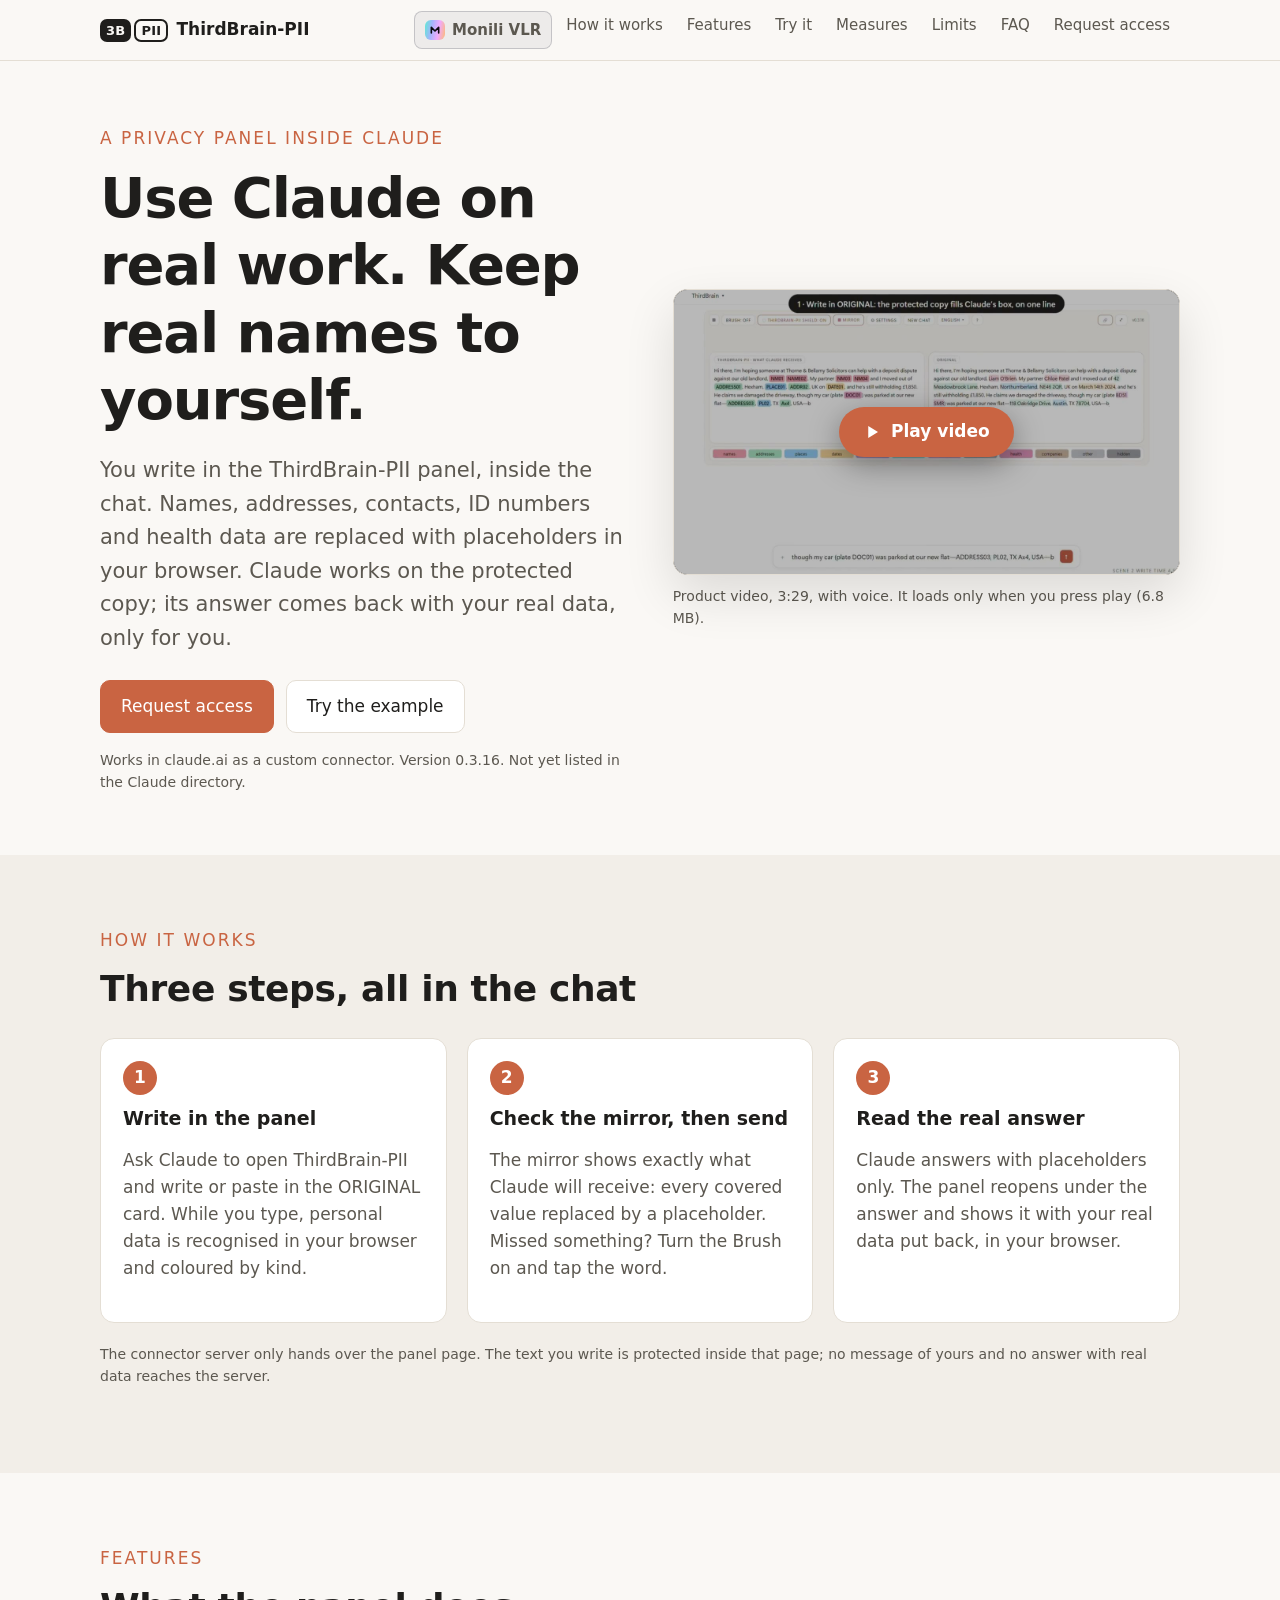
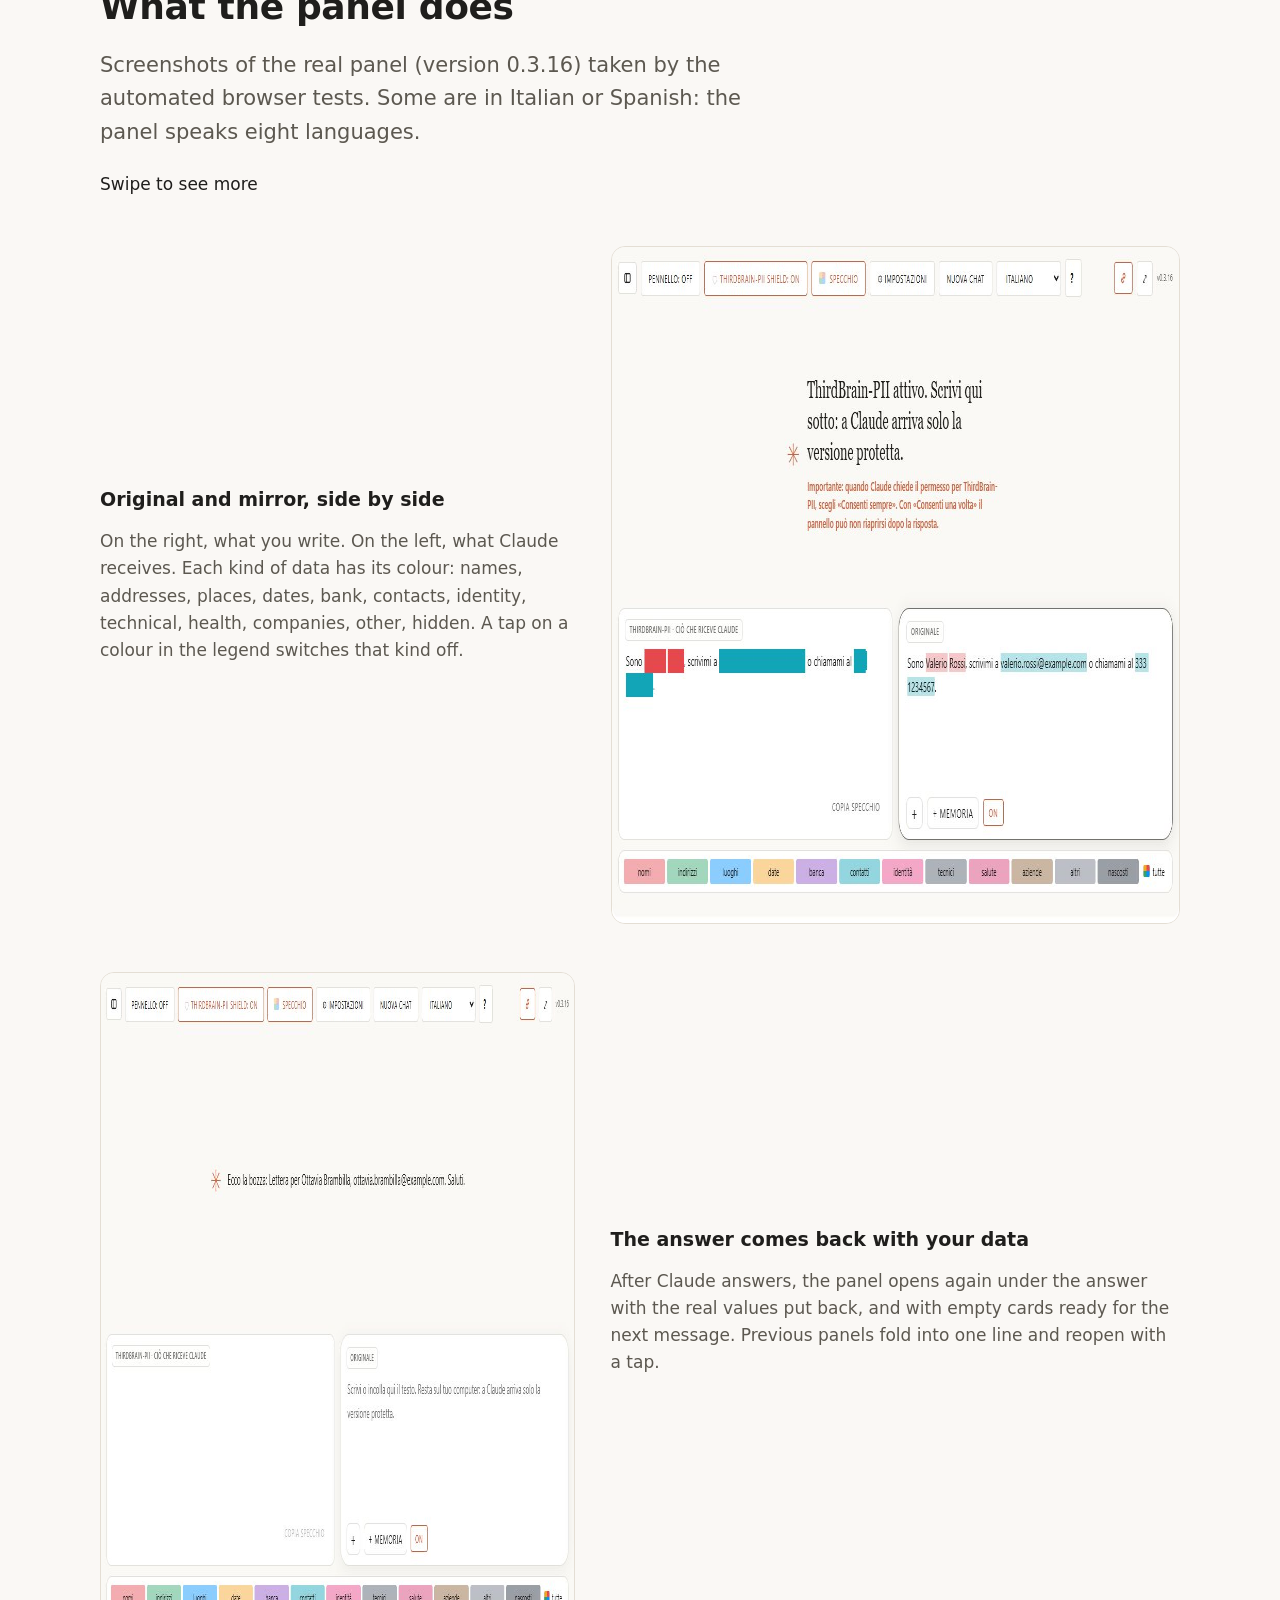
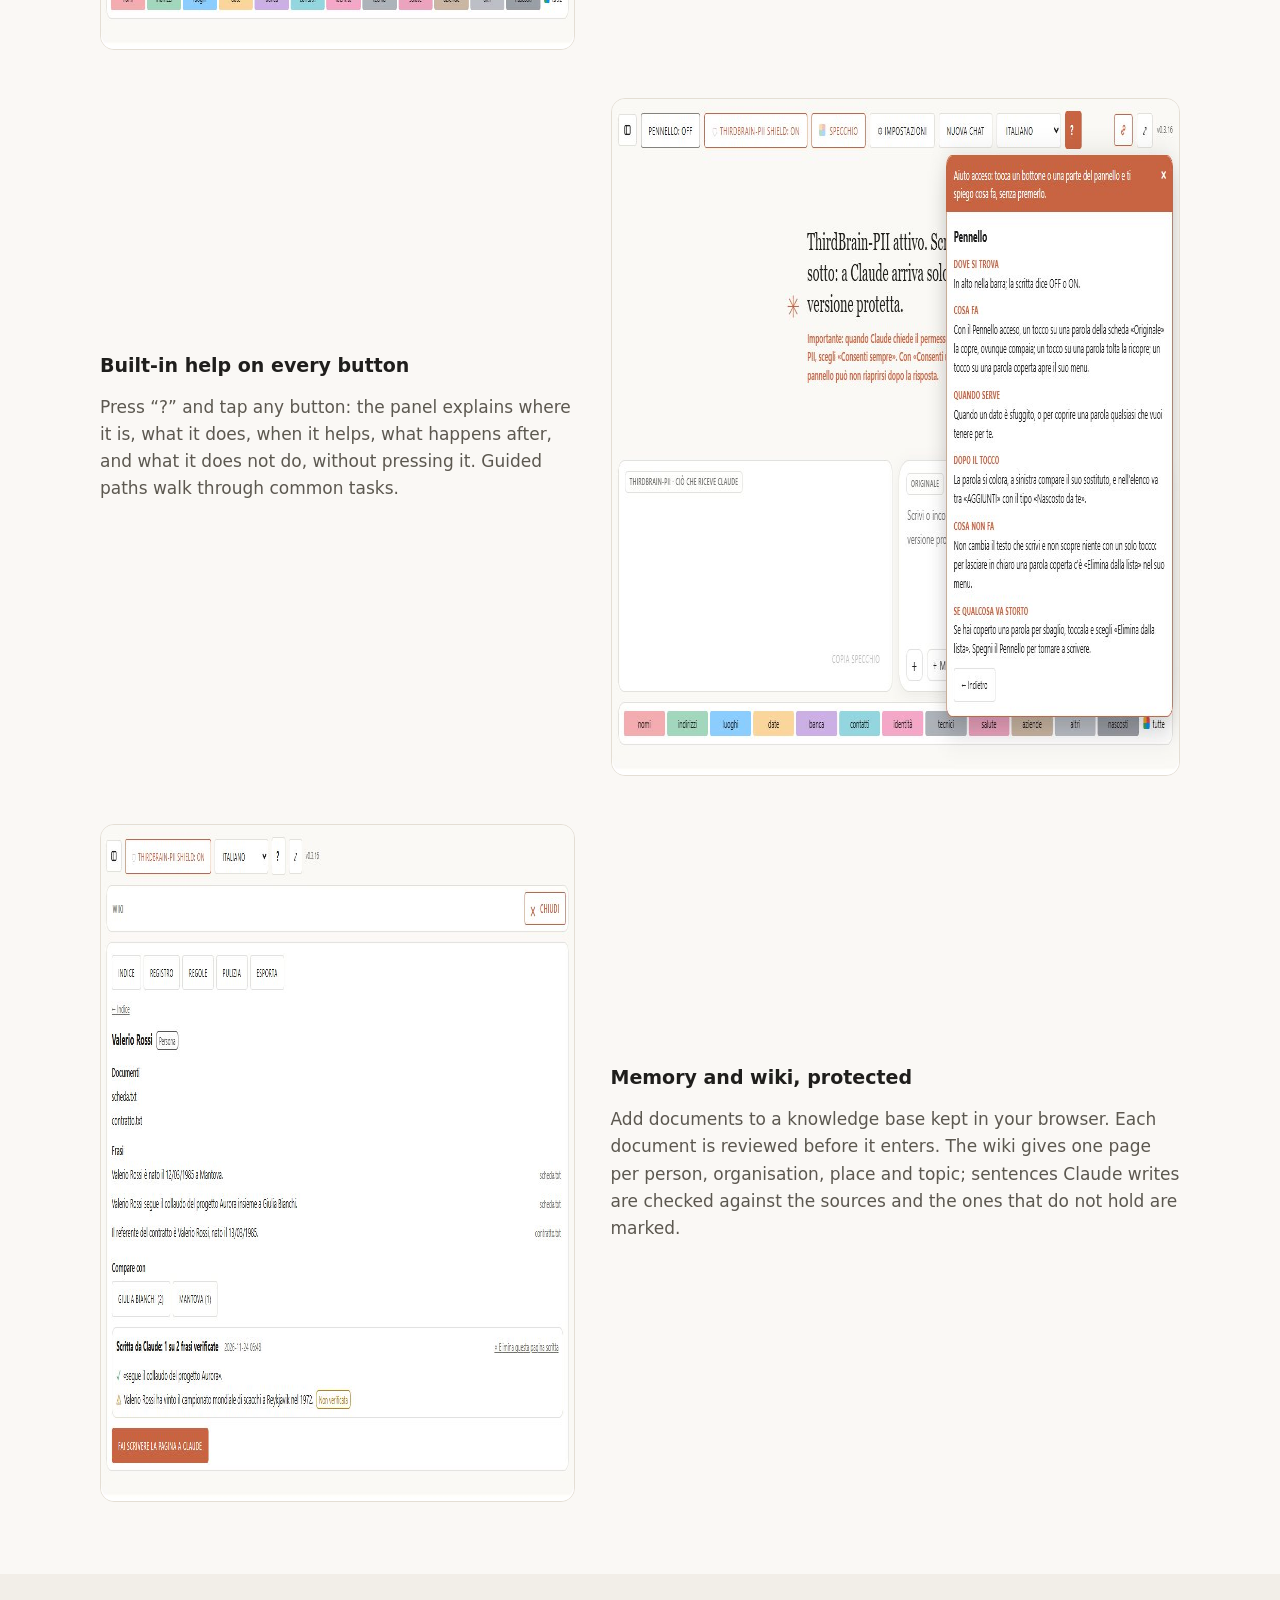
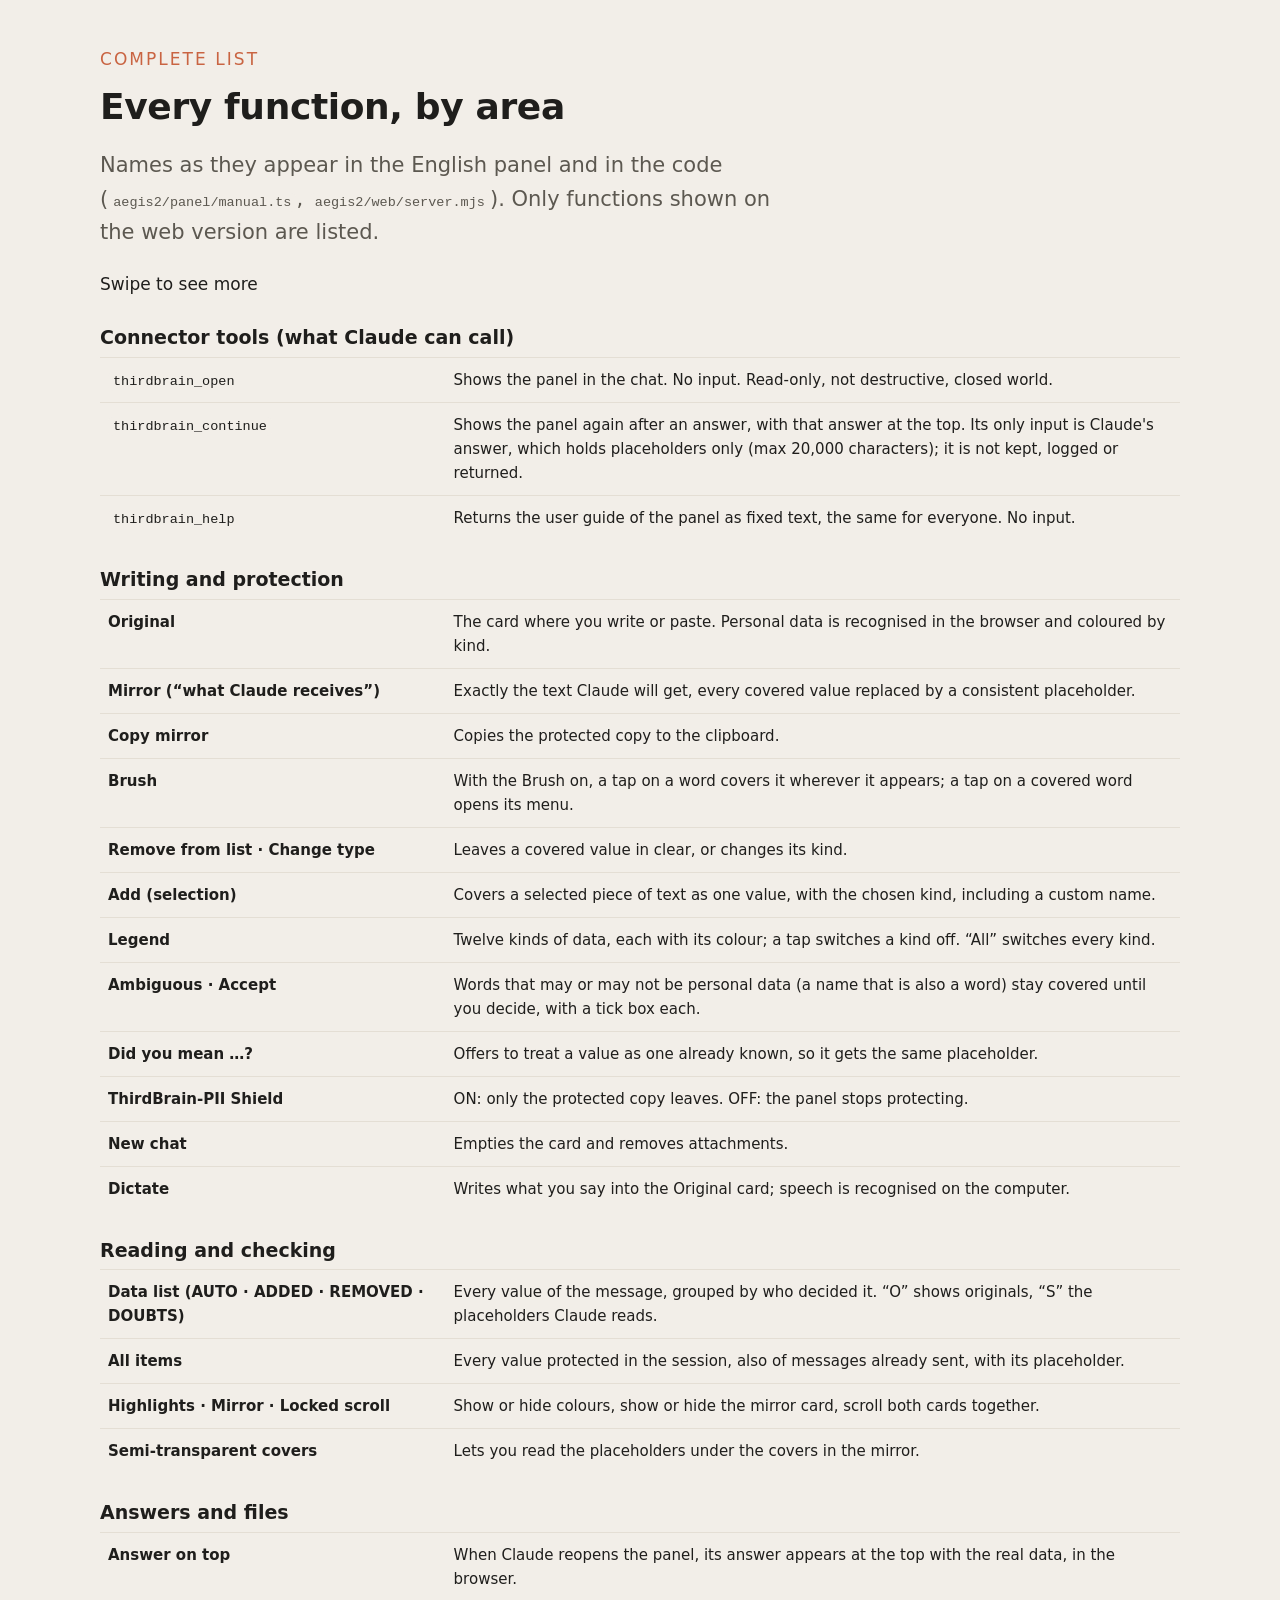
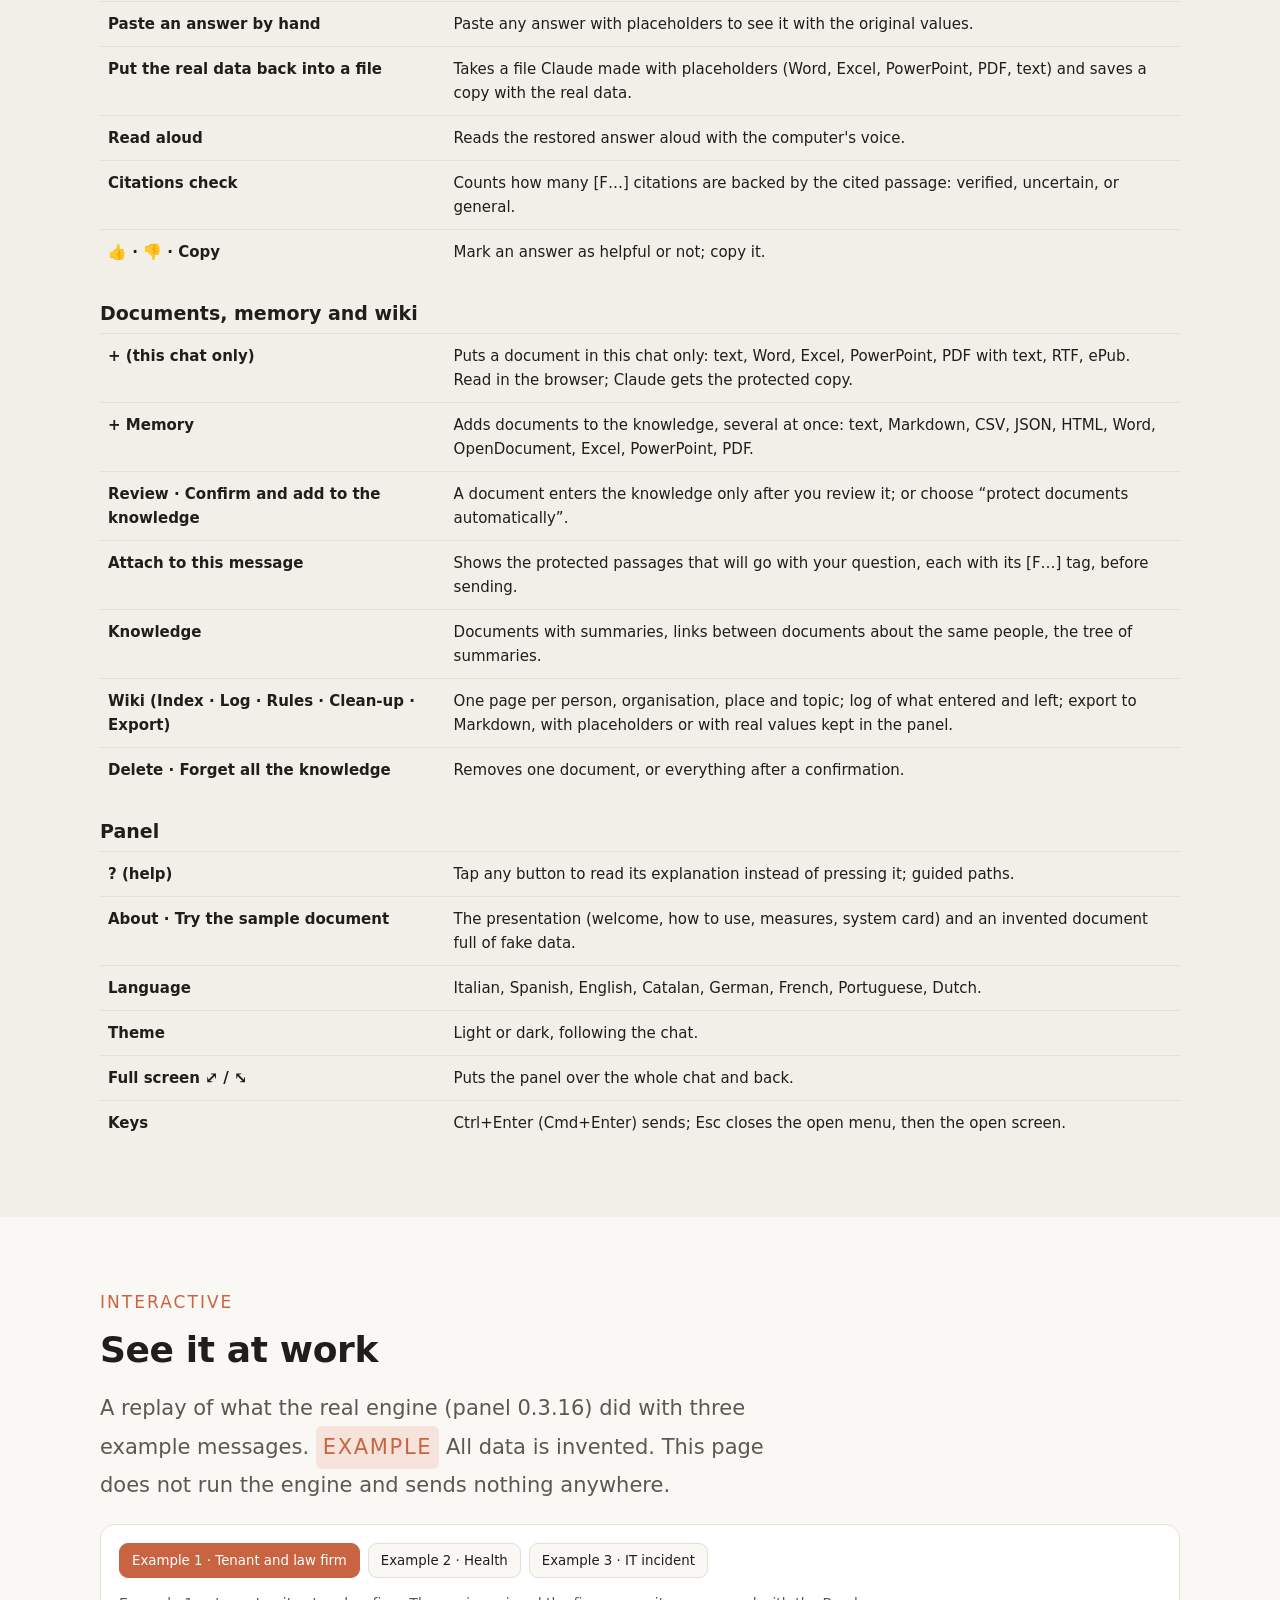
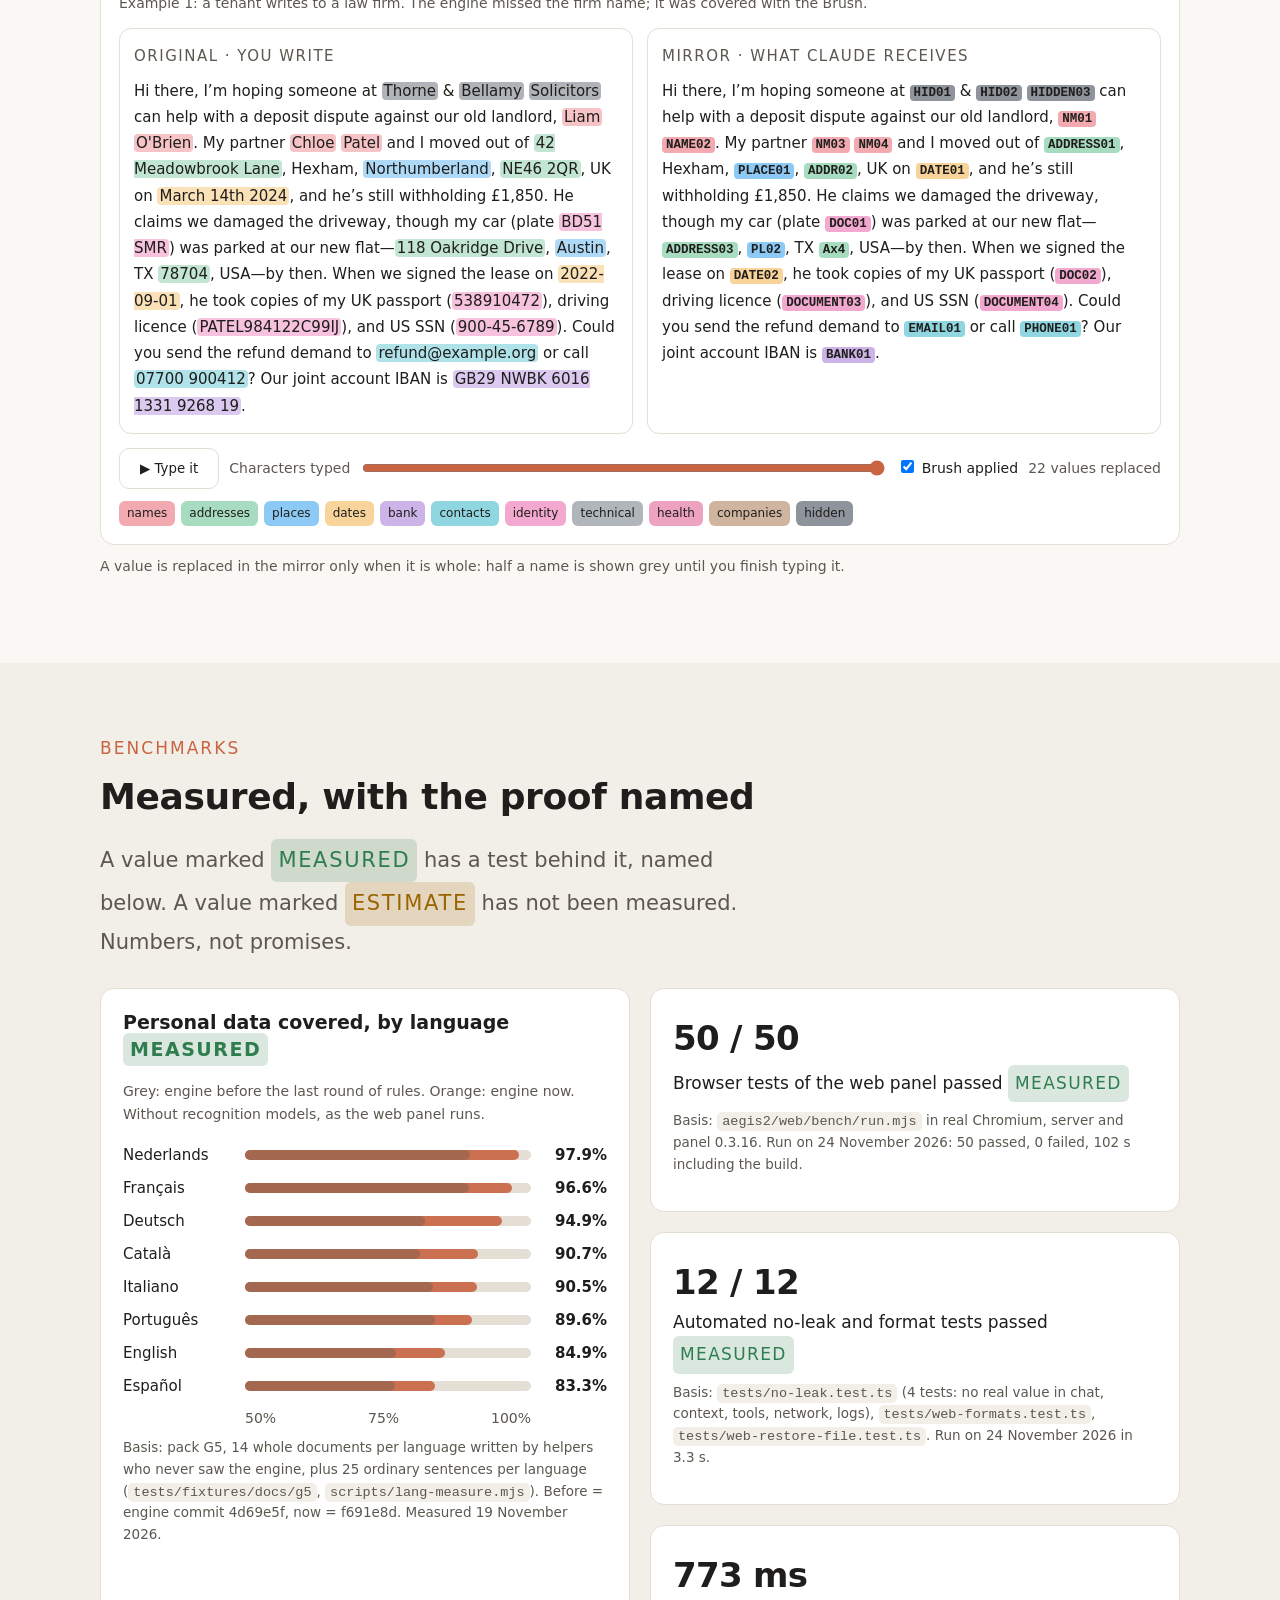
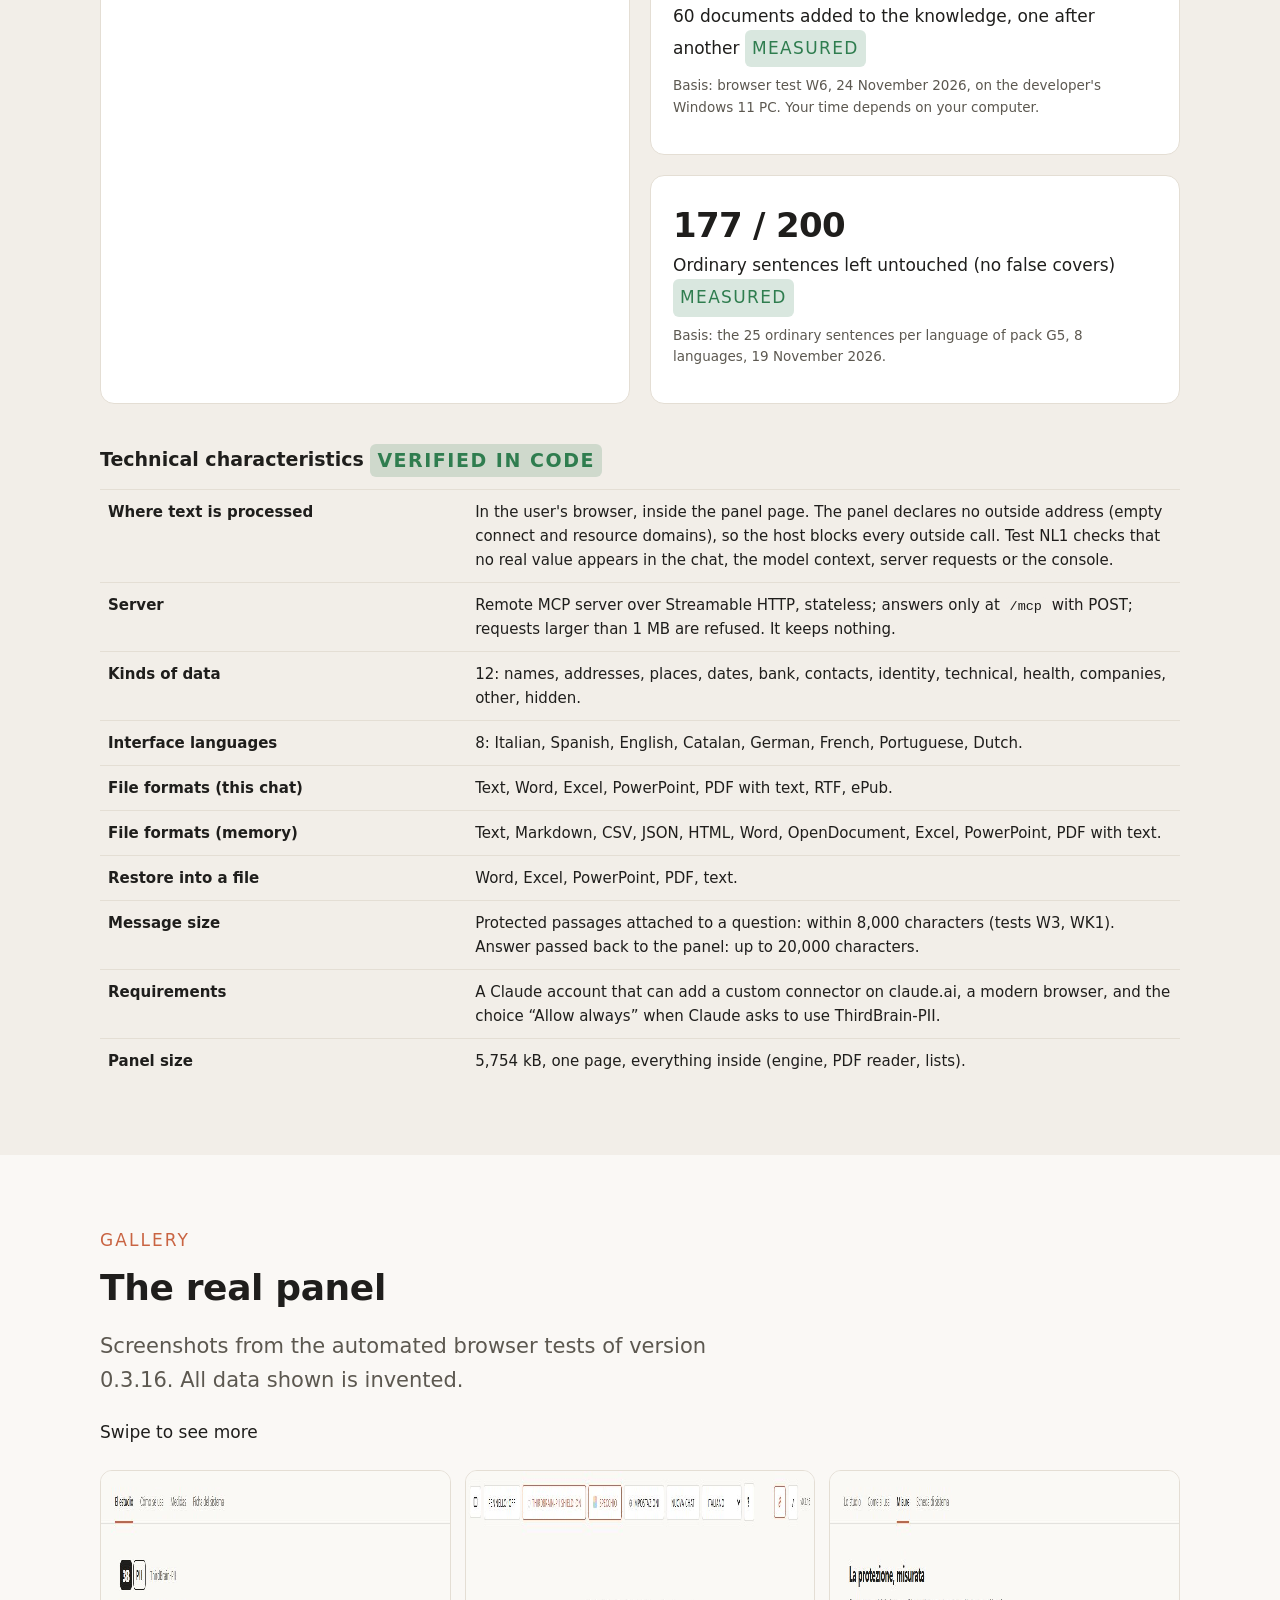
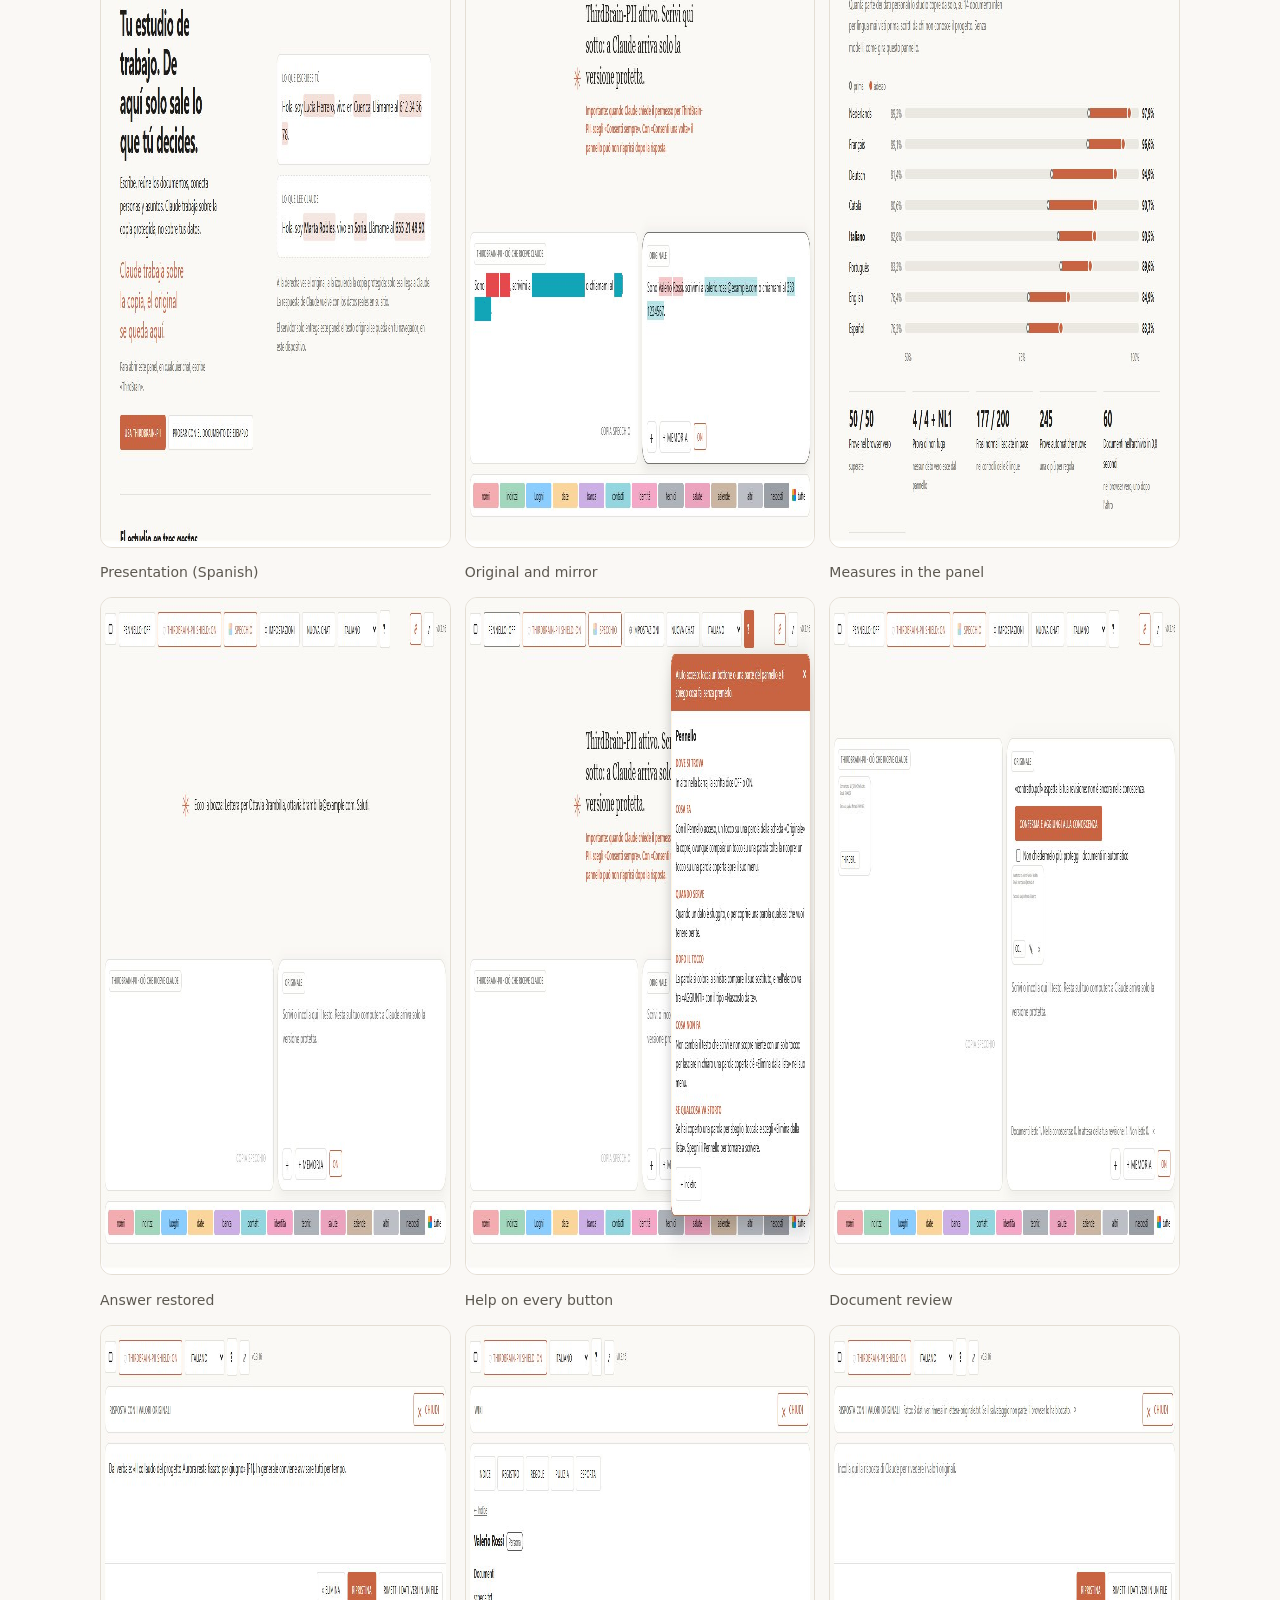
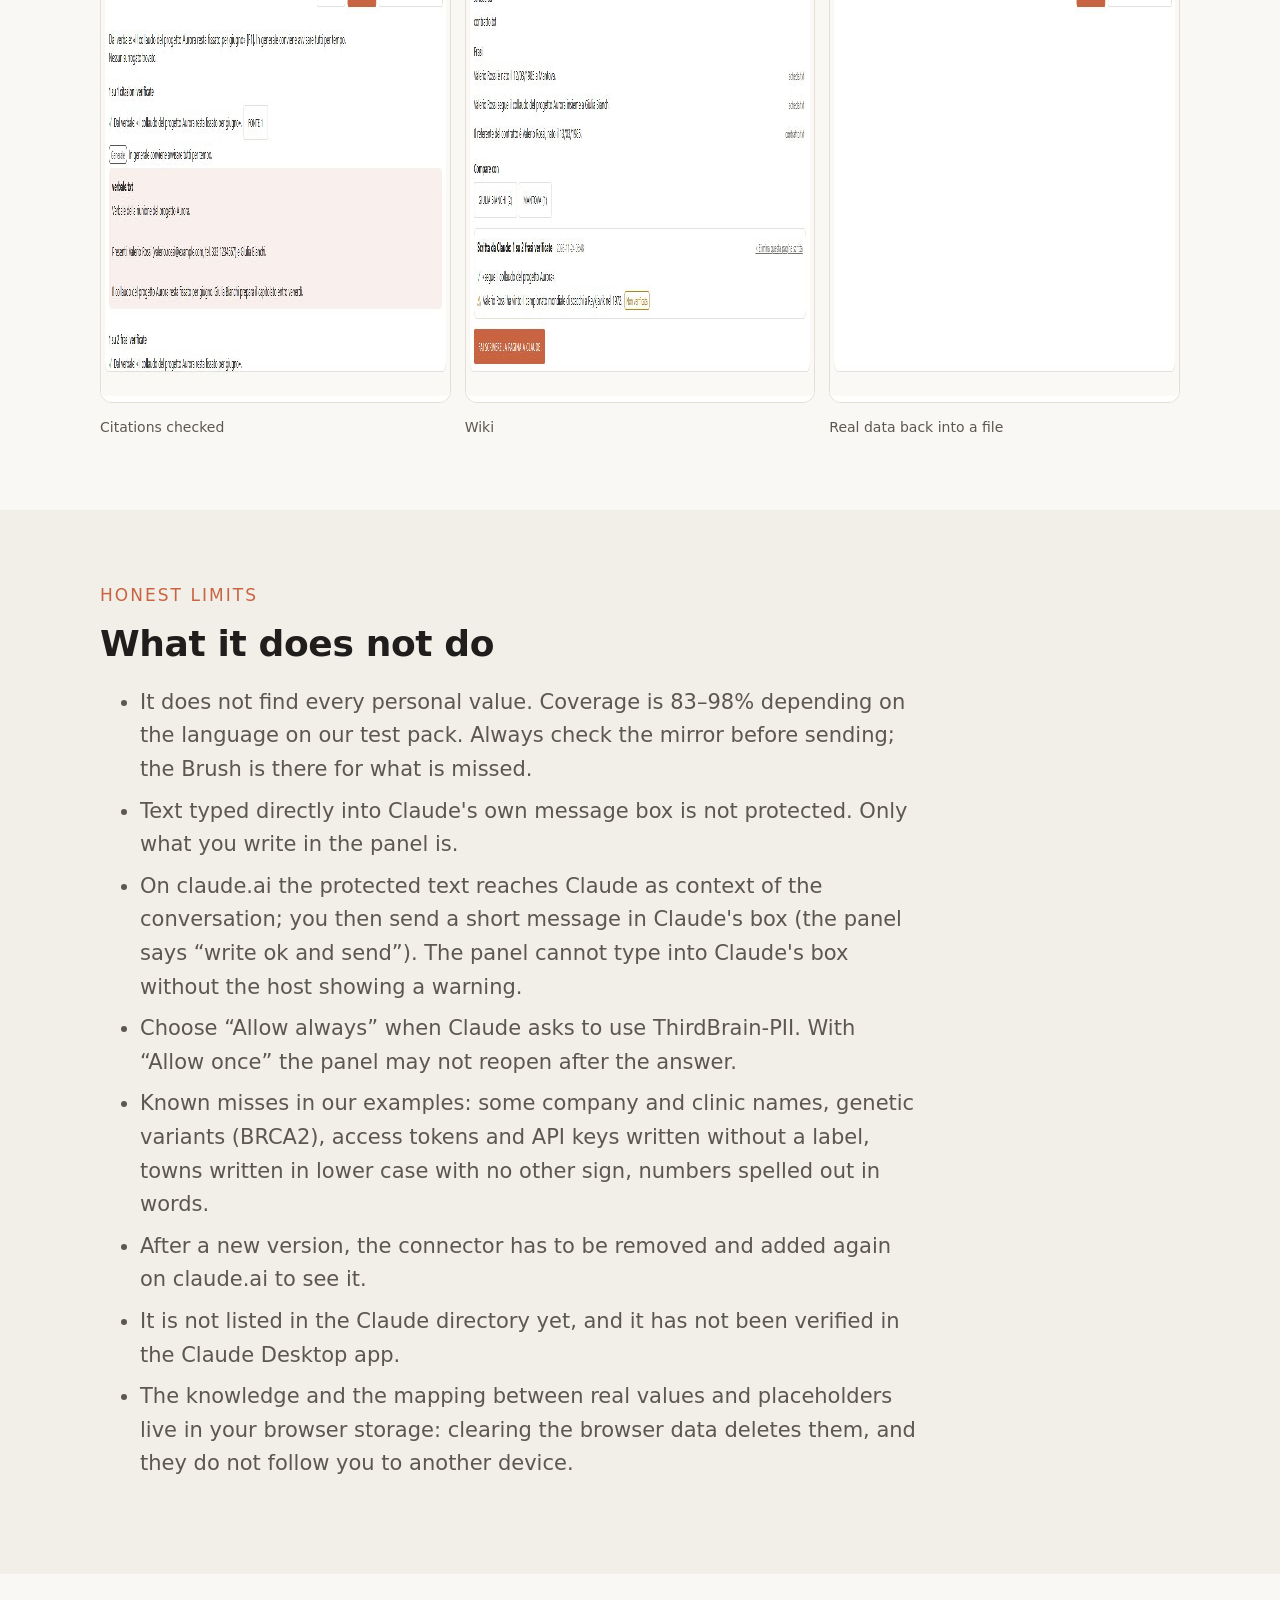
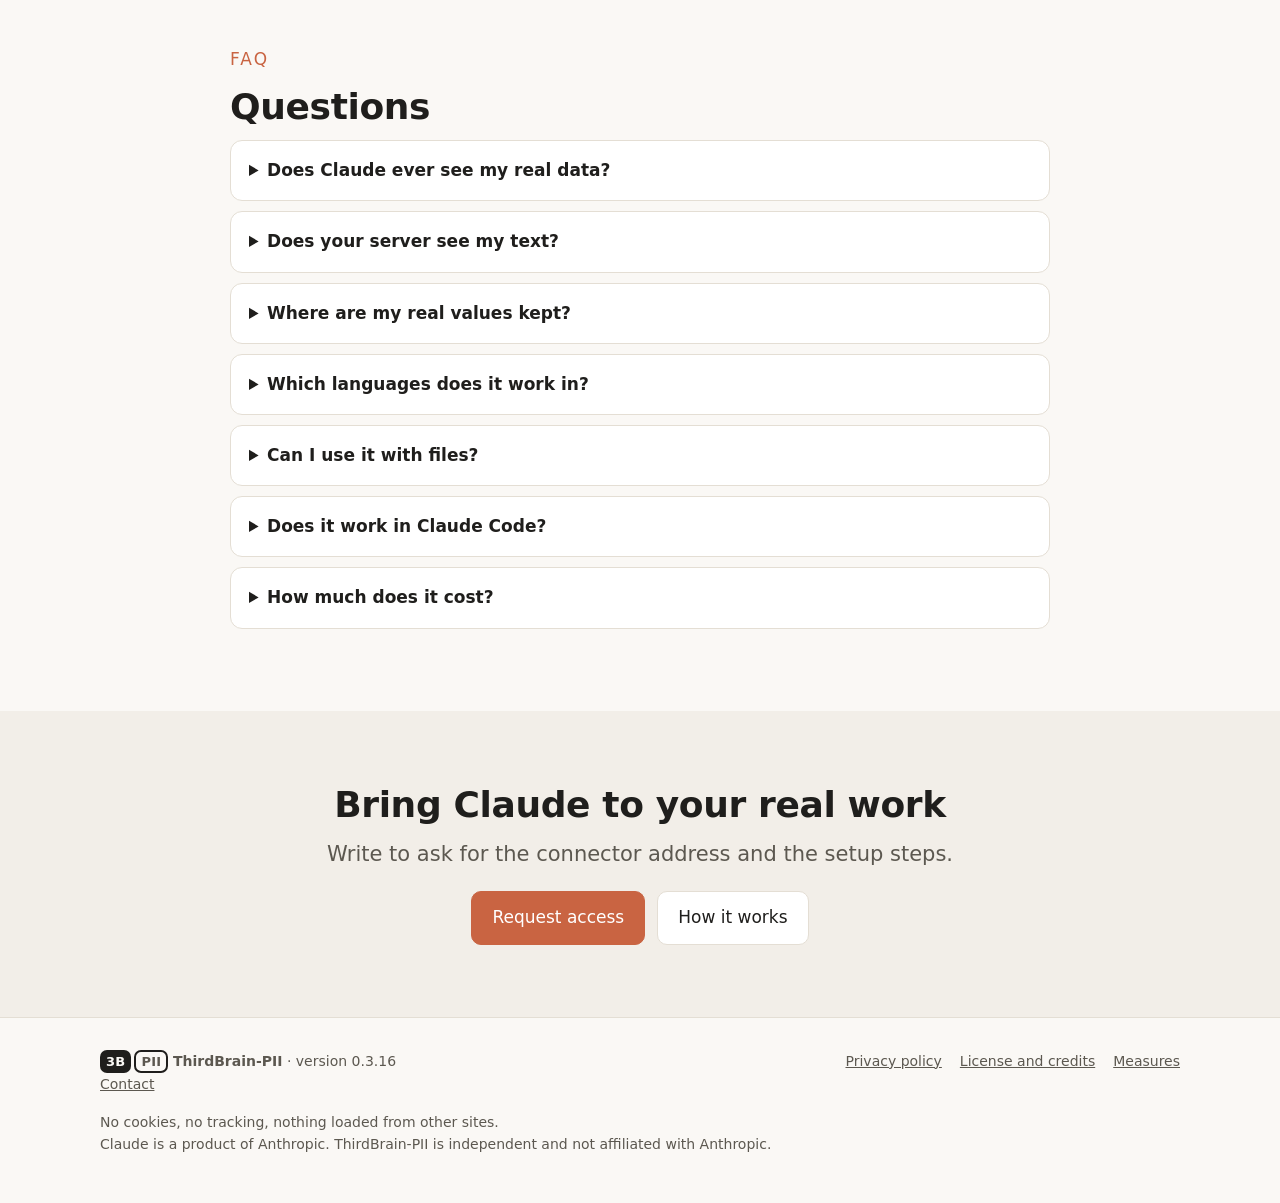
==== commit 818e72f8: "Name: Monili VLR (was MoniliAI), matching the address monili-vlr.github.io Co-Authored-By: Claude Op" ====
--- a/index.html
+++ b/index.html
@@ -45,7 +45,7 @@
     <button class="menu-btn" aria-expanded="false" aria-controls="nav">Menu</button>
     <nav class="main" id="nav" aria-label="Main">
       <ul>
-        <li><a class="mai-home" href="https://monili-vlr.github.io/" title="All MoniliAI products"><i aria-hidden="true"><svg viewBox="0 0 18 18"><path d="M3.5 13.5V5l5.5 5.5L14.5 5v8.5" fill="none" stroke="#0B0C11" stroke-width="2.4" stroke-linecap="round" stroke-linejoin="round"/></svg></i>MoniliAI</a></li>
+        <li><a class="mai-home" href="https://monili-vlr.github.io/" title="All Monili VLR products"><i aria-hidden="true"><svg viewBox="0 0 18 18"><path d="M3.5 13.5V5l5.5 5.5L14.5 5v8.5" fill="none" stroke="#0B0C11" stroke-width="2.4" stroke-linecap="round" stroke-linejoin="round"/></svg></i>Monili VLR</a></li>
         <li><a href="#how">How it works</a></li>
         <li><a href="#features">Features</a></li>
         <li><a href="#try">Try it</a></li>
